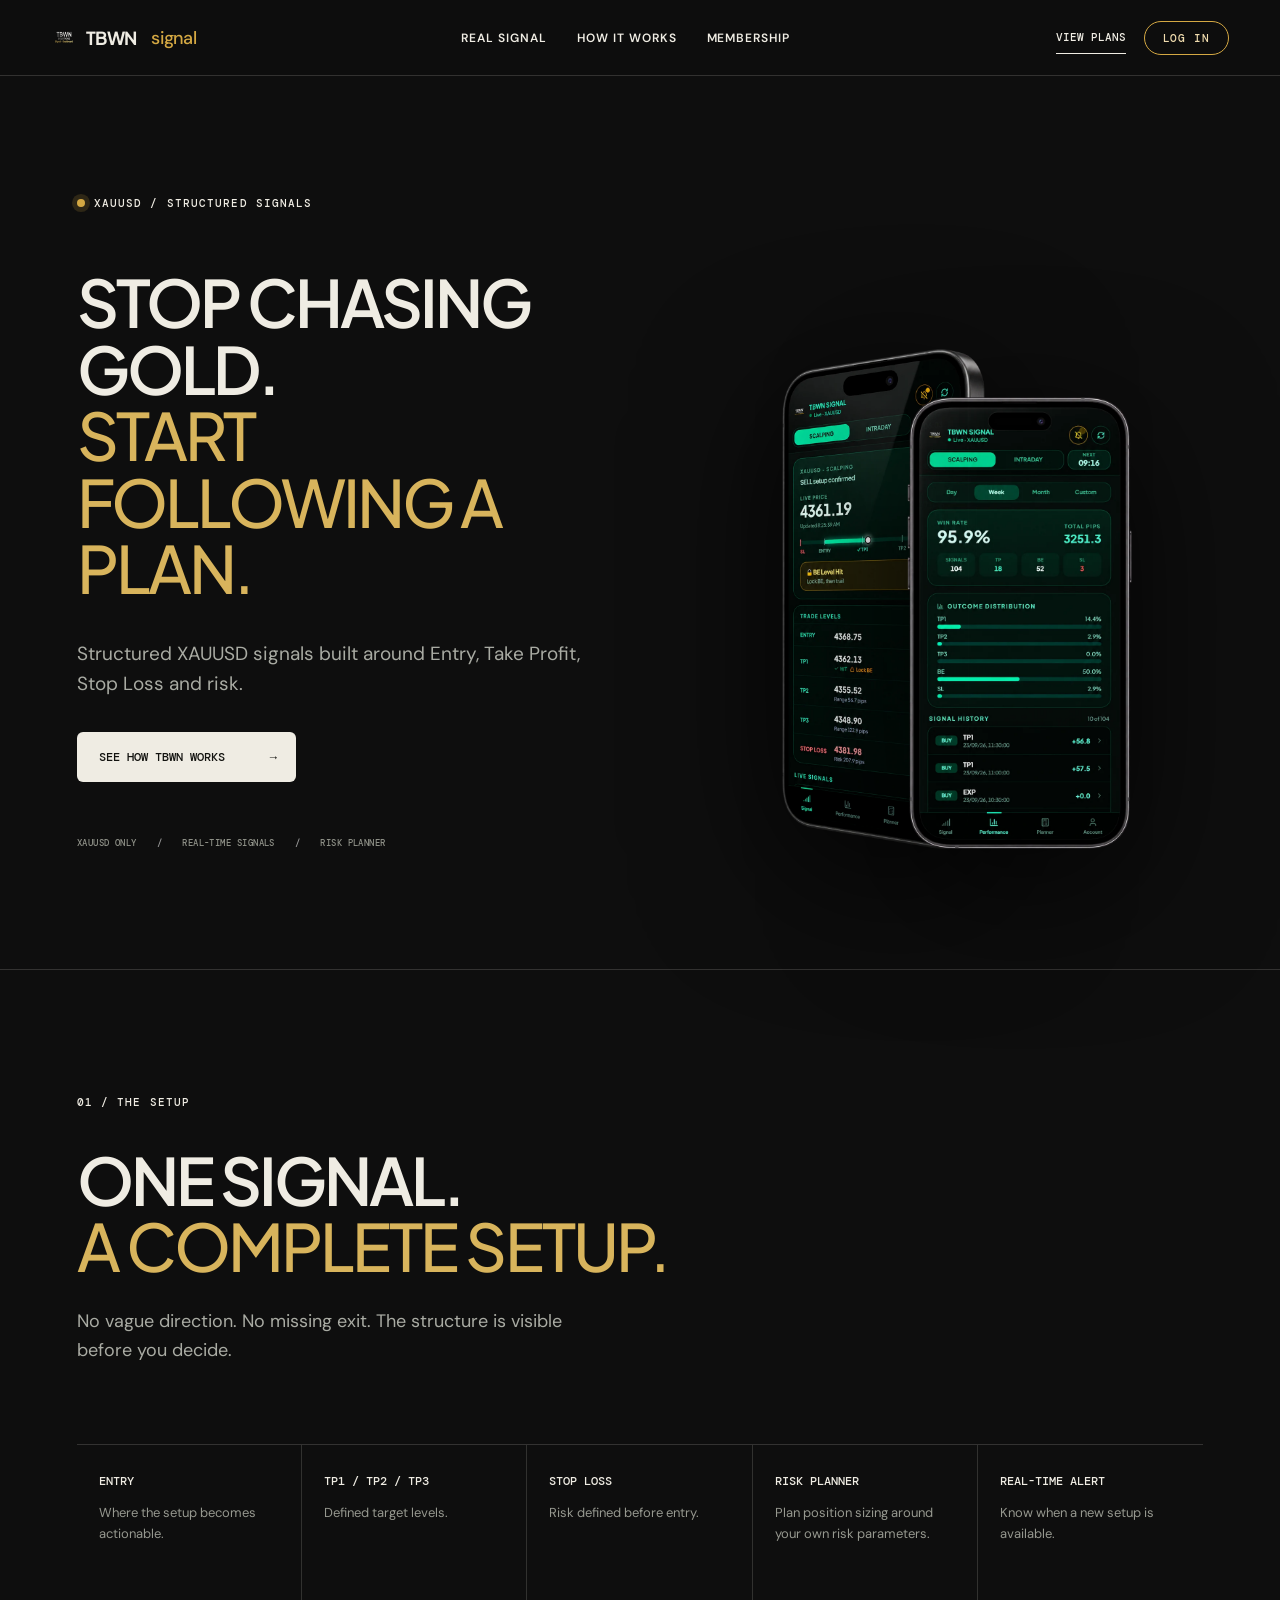
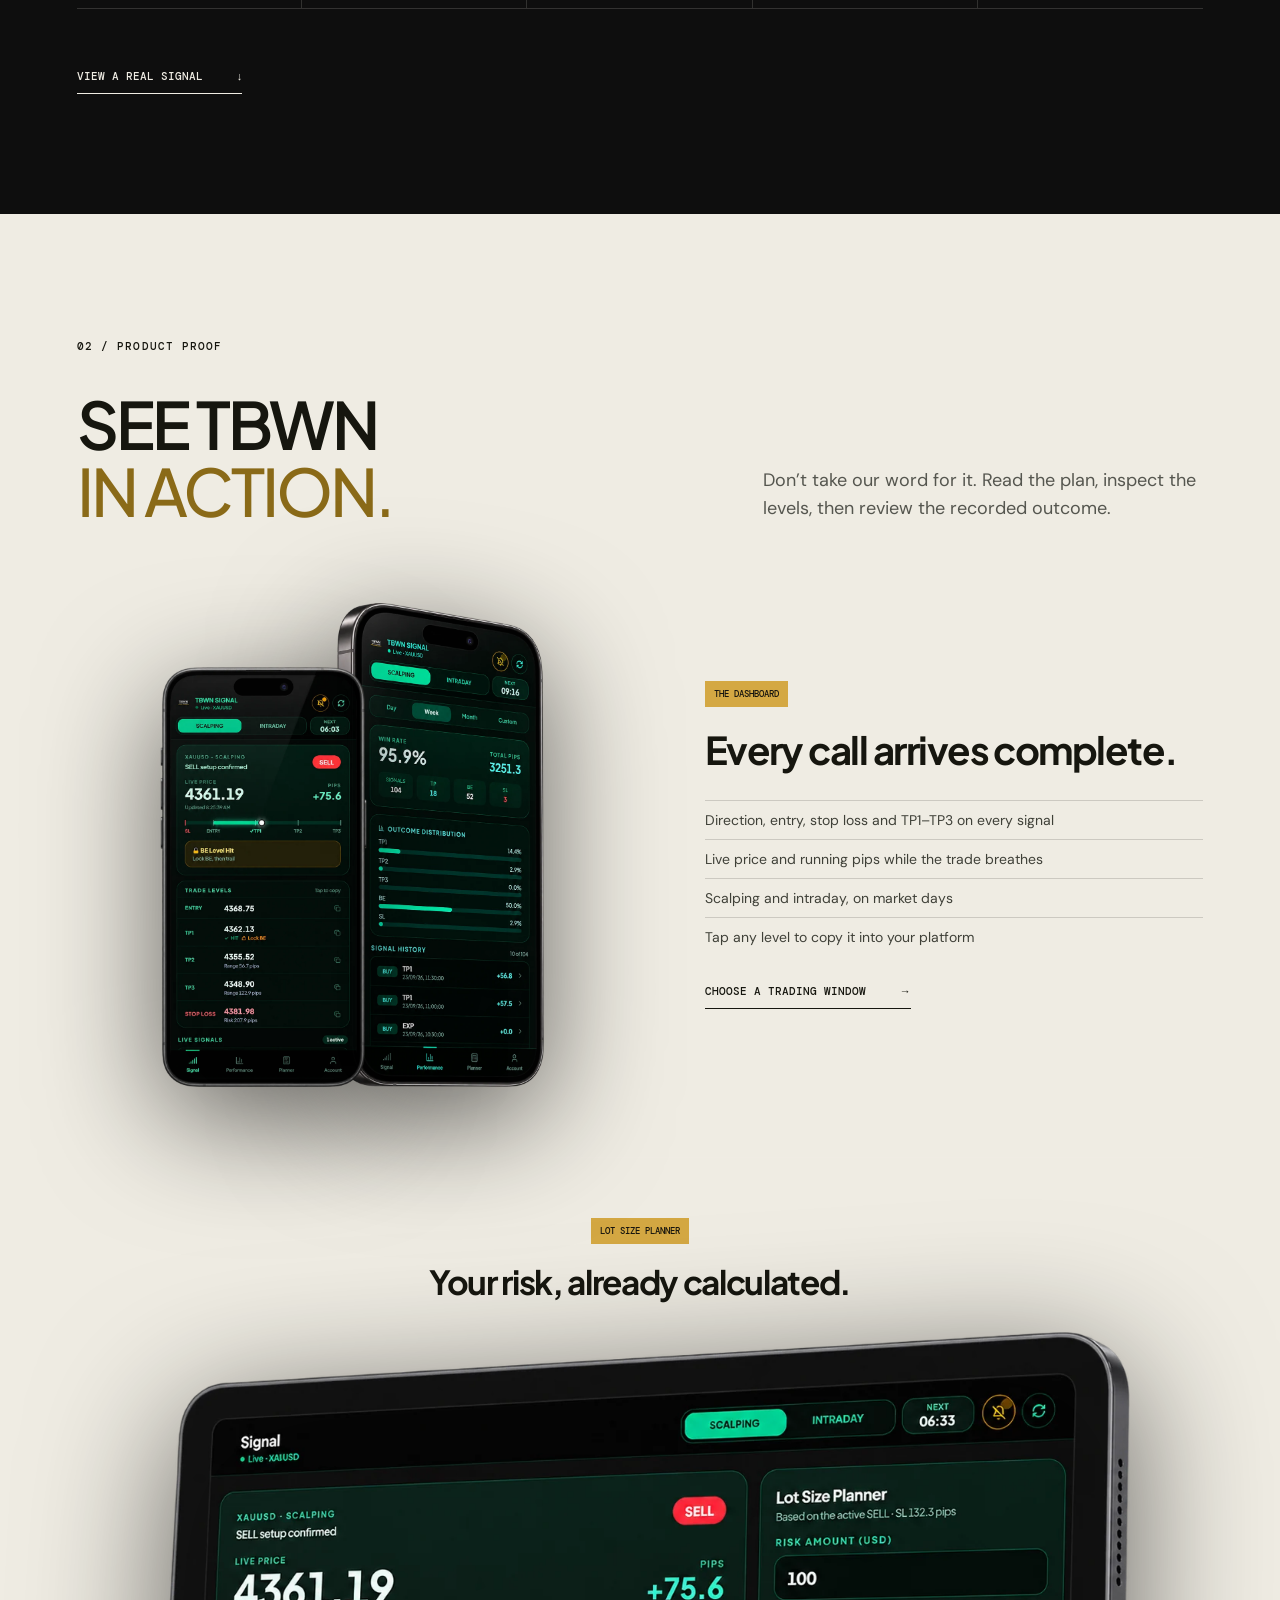
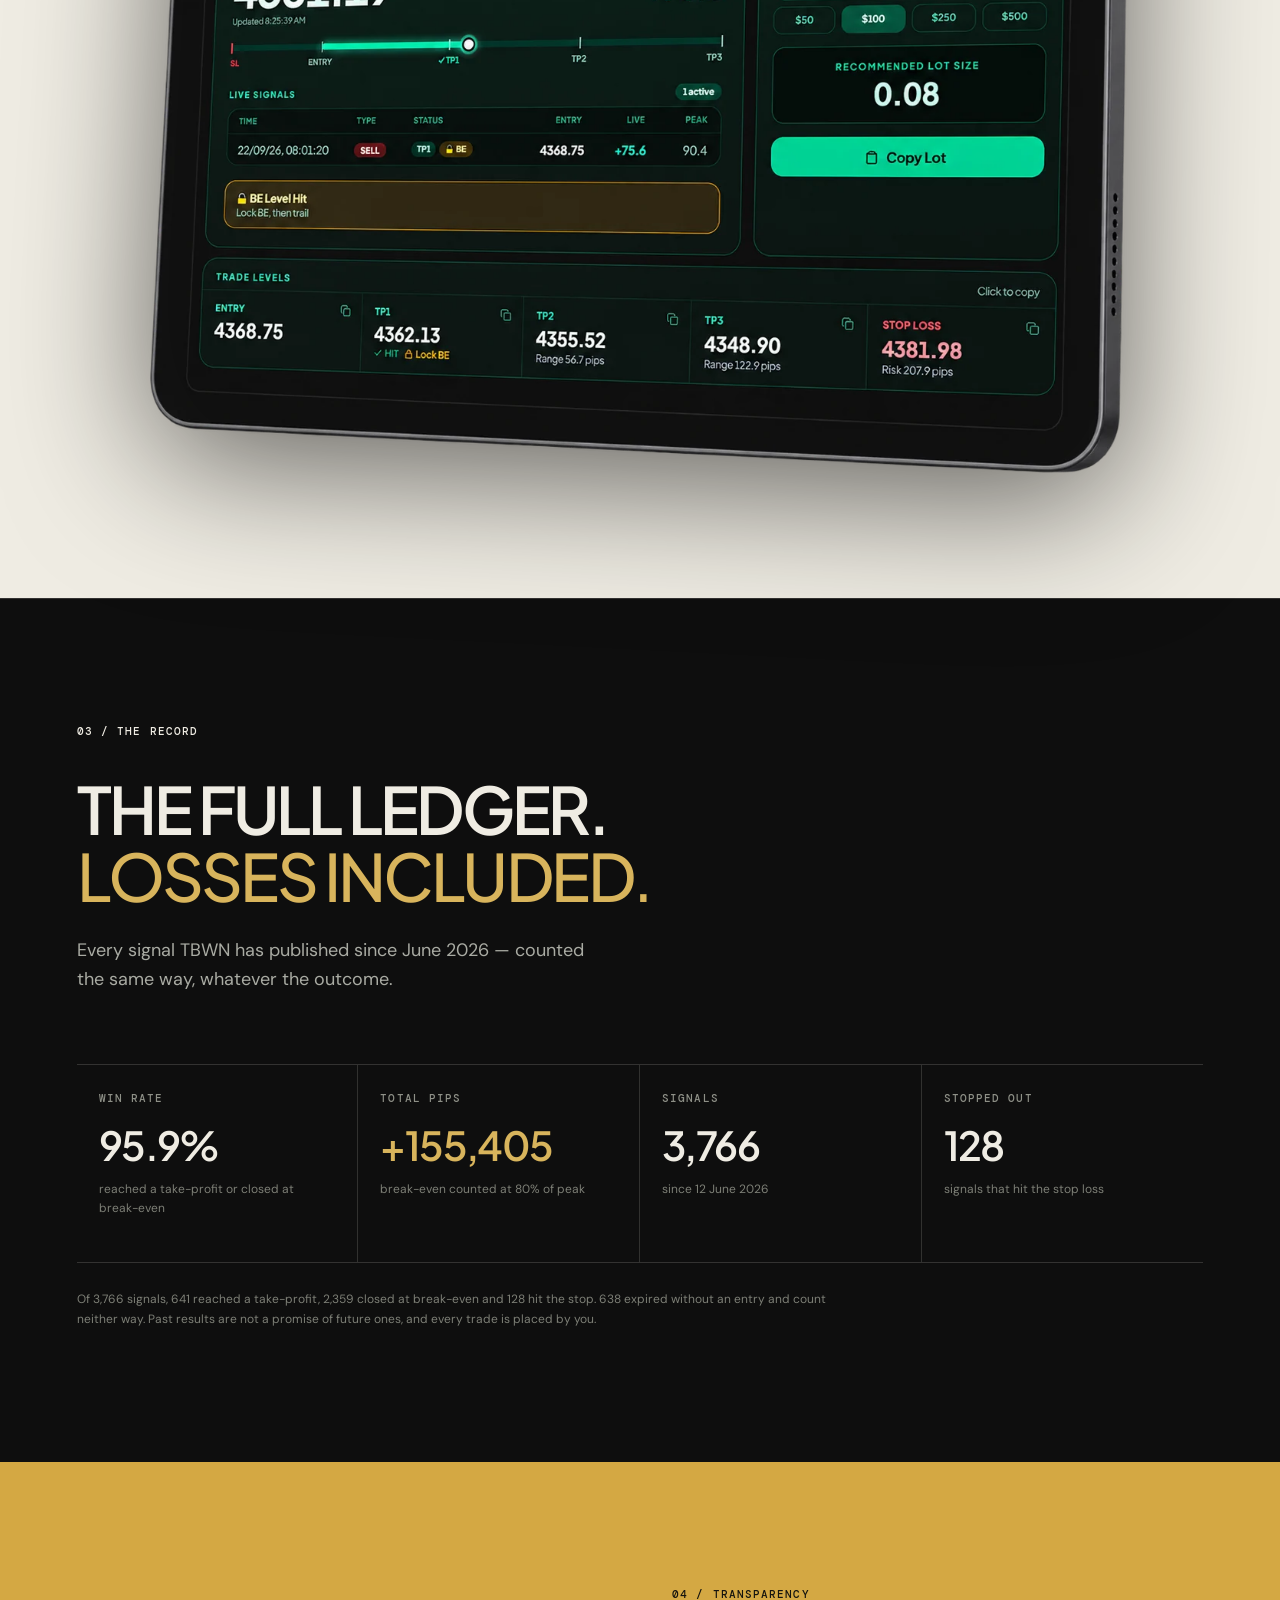
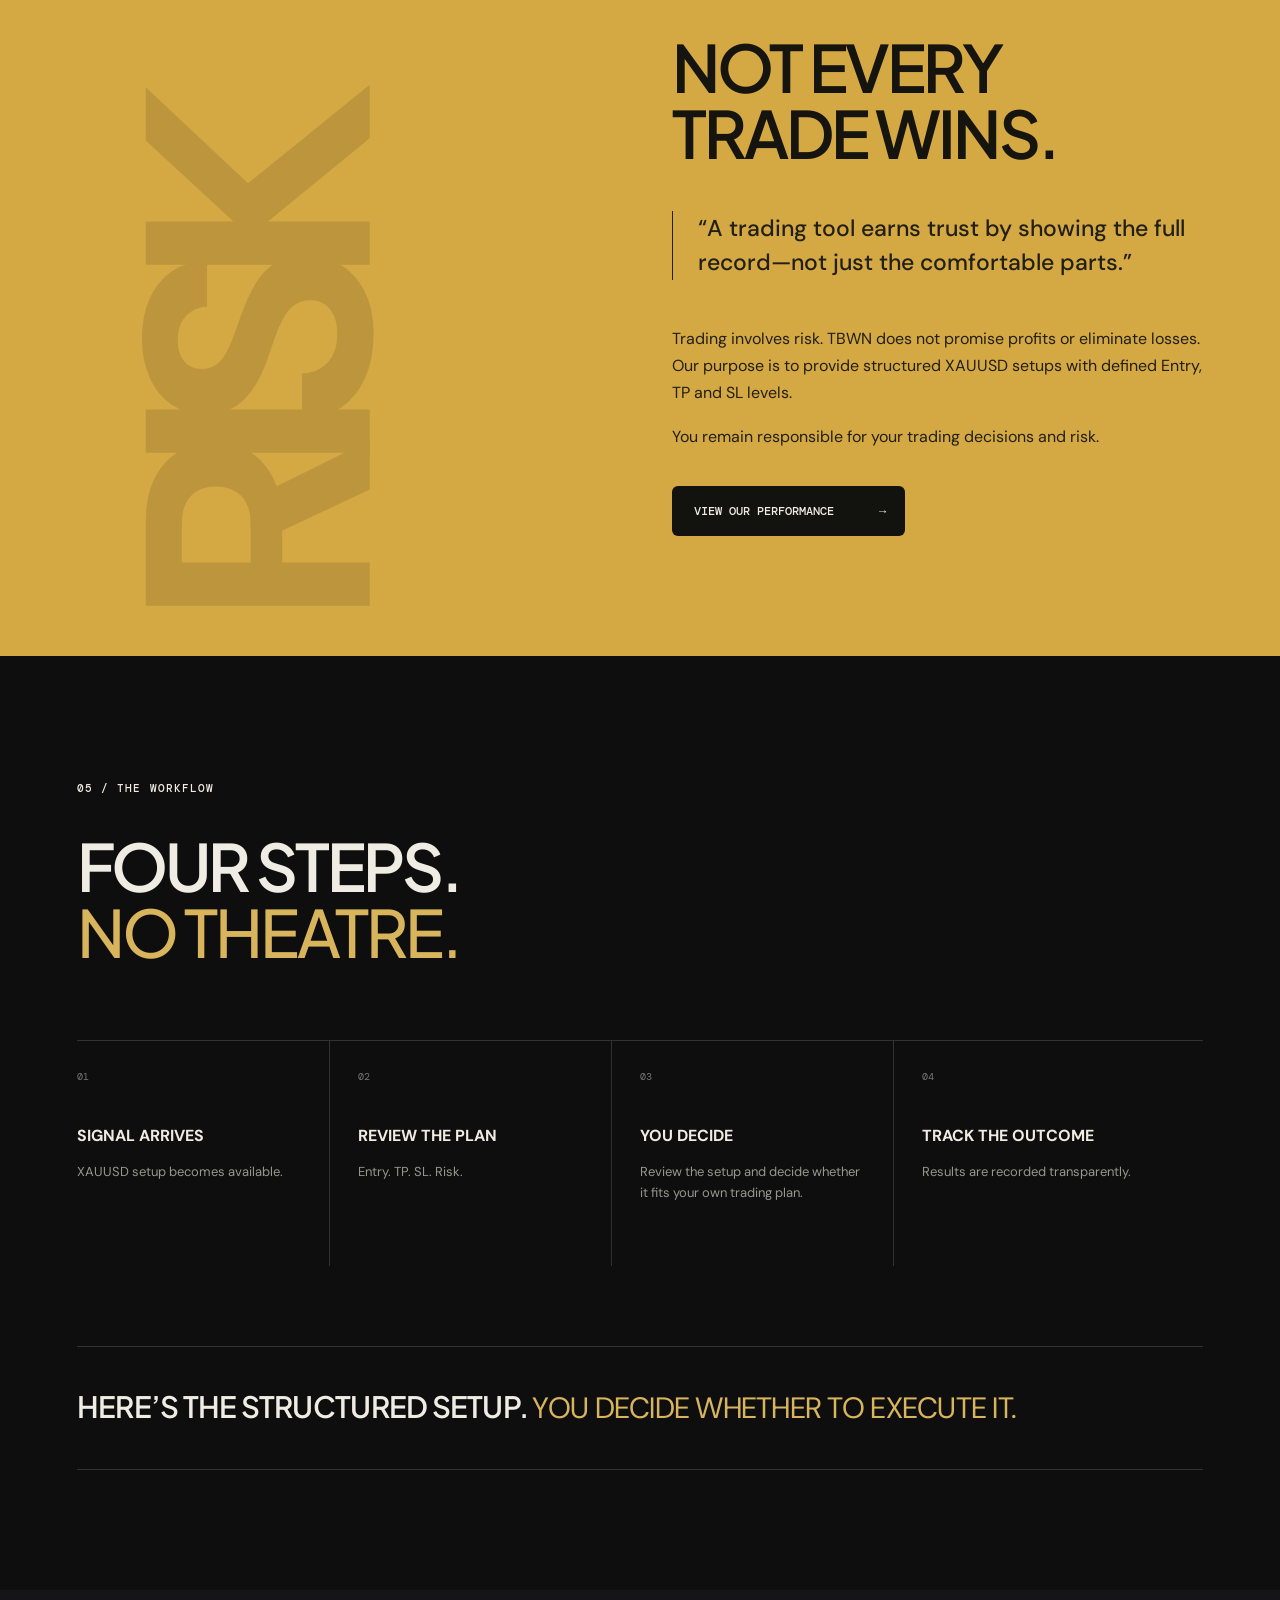
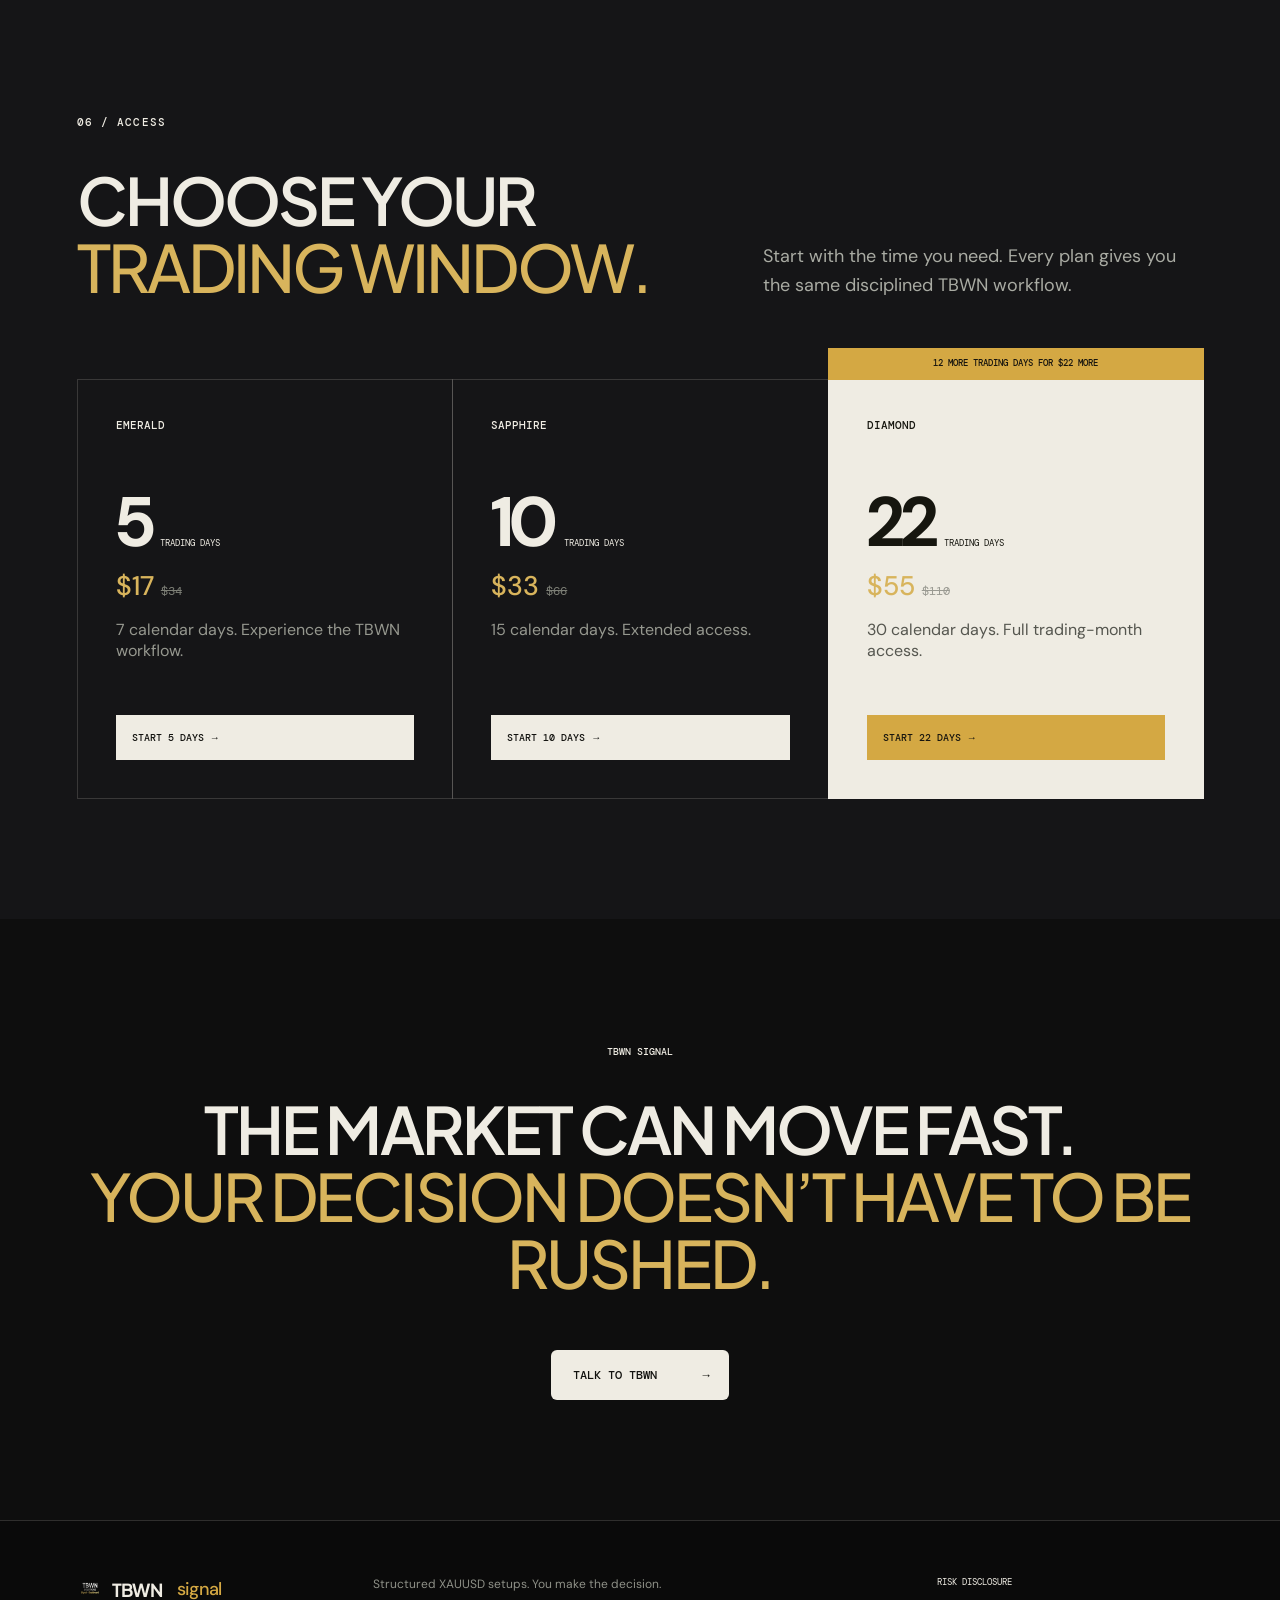
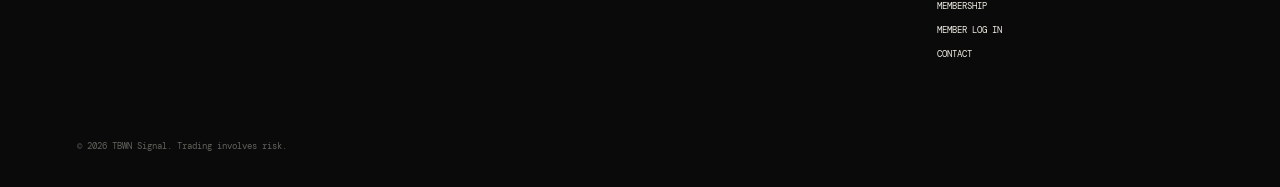
==== index.html @ c5ed84a5 "feat: /r checkout demo, and the plan cards now lead there The landing's plan cards pointed at the li" ====
<!doctype html>
<html lang="en">
<head>
  <meta charset="utf-8">
  <meta name="viewport" content="width=device-width, initial-scale=1">
  <meta name="description" content="TBWN provides structured XAUUSD signal setups with Entry, Take Profit, Stop Loss and risk planning.">
  <title>TBWN Signal — Stop Chasing Gold. Start Following a Plan.</title>
<link rel="preconnect" href="https://fonts.googleapis.com">
  <link rel="preconnect" href="https://fonts.gstatic.com" crossorigin>
  <link rel="stylesheet" href="https://fonts.googleapis.com/css2?family=DM+Mono:wght@400;500&family=DM+Sans:wght@400;500&family=Newsreader:ital@0;1&family=Plus+Jakarta+Sans:wght@500;600;700&display=swap">
  <link rel="stylesheet" href="assets/site.css">
</head>
<body>
  <header class="site-header">
    <a class="brand" href="#top" aria-label="TBWN home"><img src="assets/tbwn-logo-nav.png" alt=""> TBWN<span>signal</span></a>
    <nav aria-label="Main navigation">
      <a href="#signal">Real signal</a><a href="#process">How it works</a><a href="membership/">Membership</a>
    </nav>
    <div class="nav-actions">
      <a class="nav-cta" href="#plans">View plans</a>
      <a class="nav-login" href="access/">Log in</a>
    </div>
  </header>

  <main id="top">
    <section class="hero section-pad" data-route="main">
      <div class="eyebrow"><i></i> XAUUSD / STRUCTURED SIGNALS</div>
      <div class="hero-grid">
        <div class="hero-copy">
          <h1>STOP CHASING GOLD.<br><em>START FOLLOWING A PLAN.</em></h1>
          <p>Structured XAUUSD signals built around Entry, Take Profit, Stop Loss and risk.</p>
          <a class="button" href="#process">See how TBWN works <span>→</span></a>
          <div class="micro-strip"><span>XAUUSD ONLY</span><span>REAL-TIME SIGNALS</span><span>RISK PLANNER</span></div>
        </div>
        <div class="hero-shots" aria-label="TBWN dashboard on a phone">
          <img class="b" src="assets/phone-signal-angle.webp" alt="TBWN signal screen: entry, stop loss and three take-profits">
          <img class="a" src="assets/phone-performance.webp" alt="TBWN performance screen: win rate, total pips and the outcome split">
        </div>
      </div>
    </section>

    <section class="receive section-pad">
      <div class="section-intro"><span>01 / THE SETUP</span><h2>ONE SIGNAL.<br><em>A COMPLETE SETUP.</em></h2><p>No vague direction. No missing exit. The structure is visible before you decide.</p></div>
      <div class="receive-grid">
        <article><b>ENTRY</b><p>Where the setup becomes actionable.</p></article>
        <article><b>TP1 / TP2 / TP3</b><p>Defined target levels.</p></article>
        <article><b>STOP LOSS</b><p>Risk defined before entry.</p></article>
        <article><b>RISK PLANNER</b><p>Plan position sizing around your own risk parameters.</p></article>
        <article><b>REAL-TIME ALERT</b><p>Know when a new setup is available.</p></article>
      </div>
      <a class="text-link" href="#signal">View a real signal <span>↓</span></a>
    </section>

    <section id="signal" class="proof section-pad" data-route="signal">
      <div class="section-intro horizontal"><div><span>02 / PRODUCT PROOF</span><h2>SEE TBWN<br><em>IN ACTION.</em></h2></div><p>Don’t take our word for it. Read the plan, inspect the levels, then review the recorded outcome.</p></div>
      <div class="shots">
        <div class="shots-phones">
          <img class="a" src="assets/phone-signal-front.webp" alt="TBWN signal screen: entry, stop loss and three take-profits">
          <img class="b" src="assets/phone-performance-angle.webp" alt="TBWN performance screen: win rate, total pips and the outcome split">
        </div>
        <div class="shots-copy">
          <span class="demo-badge">THE DASHBOARD</span>
          <h3>Every call arrives complete.</h3>
          <ul>
            <li>Direction, entry, stop loss and TP1–TP3 on every signal</li>
            <li>Live price and running pips while the trade breathes</li>
            <li>Scalping and intraday, on market days</li>
            <li>Tap any level to copy it into your platform</li>
          </ul>
          <a class="text-link" href="#plans" style="margin-top:28px">Choose a trading window <span>→</span></a>
        </div>
      </div>

      <div class="tablet-shot">
        <span class="demo-badge">LOT SIZE PLANNER</span>
        <h3 style="font-family:'Plus Jakarta Sans',sans-serif;font-size:clamp(26px,2.6vw,38px);letter-spacing:-.04em;margin:16px 0 30px">Your risk, already calculated.</h3>
        <img src="assets/tablet-planner.webp" alt="TBWN dashboard on a tablet: live signal beside the lot size planner">
      </div>
    </section>

    <section class="receive section-pad">
      <div class="section-intro"><span>03 / THE RECORD</span><h2>THE FULL LEDGER.<br><em>LOSSES INCLUDED.</em></h2><p>Every signal TBWN has published since June 2026 — counted the same way, whatever the outcome.</p></div>
      <div class="record-grid">
        <article><b>WIN RATE</b><strong>95.9%</strong><small>reached a take-profit or closed at break-even</small></article>
        <article><b>TOTAL PIPS</b><strong class="gold">+155,405</strong><small>break-even counted at 80% of peak</small></article>
        <article><b>SIGNALS</b><strong>3,766</strong><small>since 12 June 2026</small></article>
        <article><b>STOPPED OUT</b><strong>128</strong><small>signals that hit the stop loss</small></article>
      </div>
      <p class="record-note">Of 3,766 signals, 641 reached a take-profit, 2,359 closed at break-even and 128 hit the stop. 638 expired without an entry and count neither way. Past results are not a promise of future ones, and every trade is placed by you.</p>
    </section>

    <section id="transparency" class="transparency section-pad">
      <div class="risk-word">RISK</div>
      <div class="transparency-copy"><span>04 / TRANSPARENCY</span><h2>NOT EVERY<br>TRADE WINS.</h2><blockquote>“A trading tool earns trust by showing the full record—not just the comfortable parts.”</blockquote><p>Trading involves risk. TBWN does not promise profits or eliminate losses. Our purpose is to provide structured XAUUSD setups with defined Entry, TP and SL levels.</p><p>You remain responsible for your trading decisions and risk.</p><a class="button light" href="#performance">View our performance <span>→</span></a></div>
    </section>

    <section id="process" class="process section-pad" data-route="how">
      <div class="section-intro"><span>05 / THE WORKFLOW</span><h2>FOUR STEPS.<br><em>NO THEATRE.</em></h2></div>
      <div class="steps">
        <article><i>01</i><h3>SIGNAL ARRIVES</h3><p>XAUUSD setup becomes available.</p></article>
        <article><i>02</i><h3>REVIEW THE PLAN</h3><p>Entry. TP. SL. Risk.</p></article>
        <article><i>03</i><h3>YOU DECIDE</h3><p>Review the setup and decide whether it fits your own trading plan.</p></article>
        <article><i>04</i><h3>TRACK THE OUTCOME</h3><p>Results are recorded transparently.</p></article>
      </div>
      <div class="manifesto">HERE’S THE STRUCTURED SETUP. <em>YOU DECIDE WHETHER TO EXECUTE IT.</em></div>
    </section>

    <section id="plans" class="pricing section-pad">
      <div class="section-intro horizontal"><div><span>06 / ACCESS</span><h2>CHOOSE YOUR<br><em>TRADING WINDOW.</em></h2></div><p>Start with the time you need. Every plan gives you the same disciplined TBWN workflow.</p></div>
      <div class="plans">
        <article><span>EMERALD</span><h3>5 <small>TRADING DAYS</small></h3><strong>$17 <small style="font:400 12px DM Mono,monospace;color:#7d7f76;text-decoration:line-through">$34</small></strong><p>7 calendar days. Experience the TBWN workflow.</p><a href="r/?plan=emerald">Start 5 days →</a></article>
        <article><span>SAPPHIRE</span><h3>10 <small>TRADING DAYS</small></h3><strong>$33 <small style="font:400 12px DM Mono,monospace;color:#7d7f76;text-decoration:line-through">$66</small></strong><p>15 calendar days. Extended access.</p><a href="r/?plan=sapphire">Start 10 days →</a></article>
        <article class="featured"><div class="value-callout">12 MORE TRADING DAYS FOR $22 MORE</div><span>DIAMOND</span><h3>22 <small>TRADING DAYS</small></h3><strong>$55 <small style="font:400 12px DM Mono,monospace;color:#9a9a92;text-decoration:line-through">$110</small></strong><p>30 calendar days. Full trading-month access.</p><a href="r/?plan=diamond">Start 22 days →</a></article>
      </div>
    </section>

    <section id="contact" class="closing section-pad"><span>TBWN SIGNAL</span><h2>THE MARKET CAN MOVE FAST.<br><em>YOUR DECISION DOESN’T HAVE TO BE RUSHED.</em></h2><a class="button" href="mailto:hello@tbwnsignal.com">Talk to TBWN <span>→</span></a></section>
  </main>
  <footer><a class="brand" href="#top"><img src="assets/tbwn-logo-nav.png" alt=""> TBWN<span>signal</span></a><p>Structured XAUUSD setups. You make the decision.</p><div><a href="#transparency">Risk disclosure</a><a href="membership/">Membership</a><a href="access/">Member log in</a><a href="mailto:hello@tbwnsignal.com">Contact</a></div><small>© 2026 TBWN Signal. Trading involves risk.</small></footer>
  <script>
const route = new URLSearchParams(location.search).get('from');
const targets = { wouldyouenter: '#signal', indicator: '#process', proof: '#signal', planfirst: '#process' };
if (targets[route]) requestAnimationFrame(() => document.querySelector(targets[route])?.scrollIntoView());

const reveal = new IntersectionObserver((entries) => {
  entries.forEach((entry) => {
    if (entry.isIntersecting) { entry.target.classList.add('seen'); reveal.unobserve(entry.target); }
  });
}, { threshold: .12 });
document.querySelectorAll('section').forEach((section) => reveal.observe(section));

  </script>
</body>
</html>
---- assets/site.css ----
:root{--ink:#10110f;--paper:#ebe9df;--soft:#d7d3c5;--acid:#a7c879;--muted:#7b7b70;--line:rgba(16,17,15,.18)}*{box-sizing:border-box}html{scroll-behavior:smooth}body{margin:0;background:var(--paper);color:var(--ink);font-family:Manrope,Arial,sans-serif;font-size:16px;overflow-x:hidden}a{color:inherit;text-decoration:none}.site-header{position:sticky;top:0;z-index:20;height:76px;padding:0 4vw;display:flex;align-items:center;justify-content:space-between;background:rgba(235,233,223,.92);backdrop-filter:blur(16px);border-bottom:1px solid var(--line)}.brand{font-size:19px;font-weight:700;letter-spacing:-.06em}.brand span{font-family:Newsreader,serif;font-weight:400;font-style:italic;margin-left:5px;color:#667b50}.site-header nav{display:flex;gap:30px;font-size:12px;font-weight:600;text-transform:uppercase;letter-spacing:.08em}.site-header nav a:hover{opacity:.55}.nav-cta{font:500 11px DM Mono,monospace;text-transform:uppercase;border-bottom:1px solid;padding:9px 0}.section-pad{padding:120px 6vw}.eyebrow,.section-intro>span,.section-intro>div>span,.transparency-copy>span{font:500 11px DM Mono,monospace;letter-spacing:.1em}.eyebrow{display:flex;align-items:center;gap:9px;margin-bottom:58px}.eyebrow i{display:block;width:8px;height:8px;border-radius:50%;background:#718c56;box-shadow:0 0 0 5px rgba(113,140,86,.14)}.hero{min-height:calc(100vh - 76px);display:flex;flex-direction:column;justify-content:center}.hero-grid{display:grid;grid-template-columns:1.05fr .95fr;gap:7vw;align-items:end}.hero h1,.section-intro h2,.transparency h2,.closing h2{margin:0;font-size:clamp(52px,6.3vw,104px);line-height:.87;letter-spacing:-.067em;font-weight:700}.hero h1 em,.section-intro h2 em,.closing h2 em{font-family:Newsreader,serif;font-weight:400}.hero-copy>p{max-width:600px;margin:42px 0 32px;font-size:20px;line-height:1.55}.button{display:inline-flex;align-items:center;justify-content:space-between;gap:45px;background:var(--ink);color:var(--paper);padding:17px 19px 17px 22px;font:500 12px DM Mono,monospace;text-transform:uppercase}.button:hover span{transform:translateX(5px)}.button span{transition:.2s}.micro-strip{display:flex;gap:20px;margin-top:55px;font:500 9px DM Mono,monospace;letter-spacing:.05em}.micro-strip span+span:before{content:'/';margin-right:20px;color:#999}.terminal-wrap{background:var(--ink);color:#e8e6dc;border-radius:2px;box-shadow:0 25px 70px rgba(0,0,0,.18)}.terminal-top,.terminal-data{display:flex;justify-content:space-between;align-items:center;padding:16px 18px;font:400 10px DM Mono,monospace;border-bottom:1px solid #2b2d29}.status{color:var(--acid)}.chart{height:300px;position:relative;background:linear-gradient(rgba(255,255,255,.035) 1px,transparent 1px),linear-gradient(90deg,rgba(255,255,255,.035) 1px,transparent 1px);background-size:100% 50px,70px 100%}.chart svg{position:absolute;inset:15px 0 0;width:100%;height:85%}.chart polyline{fill:none;stroke:var(--acid);stroke-width:2}.chart .area{fill:url(#fade)}.level{position:absolute;right:8px;padding:3px 5px;font:500 8px DM Mono;background:var(--ink);color:#a4a69f}.level:before{content:'';position:absolute;right:100%;top:50%;width:460px;border-top:1px dashed currentColor;opacity:.3}.l1{top:13%;color:var(--acid)}.l2{top:31%;color:var(--acid)}.l3{top:58%}.l4{top:80%;color:#d6856d}.terminal-data{border-top:1px solid #2b2d29;border-bottom:0}.terminal-data div{display:flex;flex-direction:column;gap:5px}.terminal-data small{color:#777b71}.demo-note{padding:11px 18px;background:#1a1c18;color:#777b71;font:400 8px DM Mono}.section-intro{max-width:960px}.section-intro h2{margin-top:35px}.section-intro>p{max-width:510px;font-size:18px;line-height:1.6;margin-top:28px}.receive{border-top:1px solid var(--line)}.receive-grid{display:grid;grid-template-columns:repeat(5,1fr);margin:80px 0 50px;border-top:1px solid var(--line);border-bottom:1px solid var(--line)}.receive-grid article{padding:24px 22px 50px;border-right:1px solid var(--line)}.receive-grid article:last-child{border:0}.receive-grid b{font:500 12px DM Mono}.receive-grid p{color:#55564f;font-size:13px;line-height:1.6}.text-link{display:inline-flex;gap:34px;border-bottom:1px solid;padding:10px 0;font:500 11px DM Mono;text-transform:uppercase}.proof{background:var(--ink);color:#dfddd3}.horizontal{max-width:none;display:flex;justify-content:space-between;align-items:end}.horizontal>p{max-width:440px;color:#9b9b91;margin:0}.proof-grid{display:grid;grid-template-columns:1.2fr .8fr;gap:7vw;margin-top:85px}.dashboard-card{border:1px solid #34362f;background:#141512}.dash-head,.dash-foot{display:flex;justify-content:space-between;padding:18px;font:400 9px DM Mono;color:#777b71}.dash-head{border-bottom:1px solid #34362f}.dash-chart{height:430px;position:relative;background:linear-gradient(rgba(255,255,255,.03) 1px,transparent 1px),linear-gradient(90deg,rgba(255,255,255,.03) 1px,transparent 1px);background-size:100% 54px,70px 100%;overflow:hidden}.candle{position:absolute;width:9px;background:#9cab89;bottom:20%;height:26%;box-shadow:0 -25px 0 -4px #9cab89,0 29px 0 -4px #9cab89}.c1{left:10%;height:18%}.c2{left:20%;height:35%;bottom:18%}.c3{left:31%;height:28%;bottom:32%}.c4{left:43%;height:42%;bottom:28%}.c5{left:54%;height:25%;bottom:50%}.c6{left:65%;height:48%;bottom:39%}.c7{left:76%;height:32%;bottom:59%}.c8{left:87%;height:50%;bottom:48%}.entry-line,.tp-line,.sl-line{position:absolute;left:0;right:0;border-top:1px dashed #777;font:400 8px DM Mono;text-align:right;padding-right:10px}.entry-line{top:58%}.tp-line{top:27%;color:var(--acid);border-color:var(--acid)}.sl-line{top:78%;color:#c67562;border-color:#c67562}.dash-foot{border-top:1px solid #34362f}.dash-foot b{color:#bbbdb4}.signal-sheet{position:relative}.demo-badge{display:inline-block;background:#d2ad54;color:#191815;padding:7px 9px;font:500 9px DM Mono}.signal-title{border-bottom:1px solid #34362f;padding:23px 0}.signal-title h3{font-size:42px;margin:0 0 12px}.signal-title span{display:block;color:#7d7f76;font:400 10px DM Mono;line-height:1.7}.signal-sheet dl{margin:0}.signal-sheet dl div{display:flex;justify-content:space-between;padding:13px 0;border-bottom:1px solid #292b27}.signal-sheet dt{font:400 10px DM Mono;color:#888a82}.signal-sheet dd{margin:0}.outcome{padding:24px 0 30px}.outcome small{font:400 9px DM Mono;color:#888a82}.outcome p{color:#bbbdb4}.transparency{background:#a6c179;display:grid;grid-template-columns:1fr 1fr;gap:5vw;position:relative;overflow:hidden}.risk-word{font-size:25vw;font-weight:700;line-height:.7;letter-spacing:-.1em;transform:rotate(-90deg) translate(-18%,15%);opacity:.12;white-space:nowrap}.transparency-copy{max-width:630px}.transparency h2{margin:30px 0}.transparency blockquote{font:400 26px/1.35 Newsreader,serif;margin:45px 0;padding-left:25px;border-left:1px solid}.transparency p{line-height:1.7}.button.light{background:var(--paper);color:var(--ink);margin-top:20px}.steps{display:grid;grid-template-columns:repeat(4,1fr);margin-top:75px;border-top:1px solid var(--line)}.steps article{padding:23px 28px 50px 0;border-right:1px solid var(--line);margin-right:28px}.steps article:last-child{border:0}.steps i{font:400 10px DM Mono;color:#777}.steps h3{margin-top:40px;font-size:16px}.steps p{font-size:13px;line-height:1.6;color:#55564f}.manifesto{margin-top:80px;border-top:1px solid;border-bottom:1px solid;padding:40px 0;font-size:clamp(20px,2.7vw,42px);font-weight:700;letter-spacing:-.04em}.manifesto em{font-family:Newsreader;font-weight:400}.pricing{background:#d6d2c5}.plans{display:grid;grid-template-columns:repeat(3,1fr);margin-top:80px}.plans article{position:relative;border:1px solid var(--ink);padding:38px;min-height:420px;display:flex;flex-direction:column;margin-right:-1px}.plans article>span{font:500 11px DM Mono}.plans h3{font-size:70px;margin:45px 0 0;letter-spacing:-.06em}.plans h3 small{font:400 9px DM Mono;letter-spacing:0}.plans strong{font:400 28px Newsreader}.plans p{color:#55564f}.plans a{margin-top:auto;background:var(--ink);color:var(--paper);padding:16px;font:500 10px DM Mono;text-transform:uppercase}.plans .featured{background:var(--ink);color:var(--paper)}.plans .featured p{color:#aaa}.plans .featured a{background:var(--acid);color:var(--ink)}.value-callout{position:absolute;top:-32px;left:-1px;right:-1px;height:32px;padding:9px;background:var(--acid);color:var(--ink);font:500 9px DM Mono;text-align:center}.closing{text-align:center}.closing>span{font:500 10px DM Mono}.closing h2{margin:35px auto 55px;max-width:1100px;font-size:clamp(46px,6vw,90px)}footer{padding:55px 6vw 35px;background:var(--ink);color:var(--paper);display:grid;grid-template-columns:1fr 2fr 1fr;gap:30px;align-items:start}footer p{margin:0;color:#8e9087;font-size:12px}footer>div{display:flex;flex-direction:column;gap:12px;font:400 9px DM Mono;text-transform:uppercase}footer small{grid-column:1/-1;margin-top:50px;color:#62645d;font:400 9px DM Mono}
@media(max-width:900px){.site-header nav{display:none}.section-pad{padding:90px 6vw}.hero-grid,.proof-grid,.transparency{grid-template-columns:1fr}.terminal-wrap{margin-top:30px}.receive-grid{grid-template-columns:1fr 1fr}.receive-grid article{border-bottom:1px solid var(--line)}.horizontal{display:block}.horizontal>p{margin-top:30px}.risk-word{display:none}.steps{grid-template-columns:1fr 1fr}.plans{grid-template-columns:1fr;gap:35px}.plans article{min-height:340px}.value-callout{top:-32px}footer{grid-template-columns:1fr 1fr}}@media(max-width:560px){.hero h1{font-size:48px}.hero-copy>p{font-size:17px}.micro-strip{flex-wrap:wrap}.micro-strip span+span:before{display:none}.chart,.dash-chart{height:250px}.receive-grid,.steps{grid-template-columns:1fr}.receive-grid article,.steps article{border-right:0}.transparency{padding-top:75px}.plans h3{font-size:58px}footer{grid-template-columns:1fr}}

/* Softer professional typography */
body{font-family:'DM Sans',Arial,sans-serif}
.brand{font-family:'Plus Jakarta Sans',sans-serif;font-size:18px;letter-spacing:-.04em}
.brand span{font-family:'DM Sans',sans-serif;font-weight:500;font-style:normal;margin-left:6px}
.hero h1,.section-intro h2,.transparency h2,.closing h2{font-family:'Plus Jakarta Sans',sans-serif;font-size:clamp(44px,5.1vw,78px);line-height:1.02;letter-spacing:-.045em;font-weight:600}
.hero h1 em,.section-intro h2 em,.closing h2 em{font-family:'Plus Jakarta Sans',sans-serif;font-weight:500;font-style:normal;color:#687d52}
.hero-copy>p{margin-top:38px;font-size:19px;line-height:1.6}
.button{border-radius:6px}
.terminal-wrap{border-radius:10px;overflow:hidden}
.transparency blockquote{font:500 23px/1.5 'DM Sans',sans-serif}
.manifesto{font-family:'Plus Jakarta Sans',sans-serif;font-size:clamp(19px,2.3vw,34px);font-weight:600;letter-spacing:-.025em;line-height:1.35}
.manifesto em{font-family:'DM Sans',sans-serif;font-weight:400;font-style:normal}
.plans strong{font:500 27px 'DM Sans',sans-serif}
@media(max-width:560px){.hero h1{font-size:39px;line-height:1.08}}

/* ── TBWN theme ──────────────────────────────────────────────────────────────
   Snid's layout and voice, TBWN's colours. The reference ran cream + olive on
   a light ground; TBWN is black, gold and chrome, so the page is inverted:
   dark ground, one light interlude, one gold block. Structure untouched. */
:root{
  --paper:#0e0e0e;           /* the ground */
  --ink:#efece3;             /* inverted blocks + buttons */
  --soft:#1a1a19;
  --acid:#d4a843;            /* gold replaces the olive accent */
  --muted:#8e9087;
  --line:rgba(239,236,227,.16);
}
body{background:var(--paper);color:#efece3}
.site-header{background:rgba(14,14,14,.9);border-bottom:1px solid var(--line)}
.brand{display:flex;align-items:center;gap:9px}
.brand img{height:26px;width:auto;display:block}
.brand span{color:#d4a843;font-family:'DM Sans',sans-serif;font-style:normal;font-weight:500}
.eyebrow i{background:#d4a843;box-shadow:0 0 0 5px rgba(212,168,67,.16)}
.hero h1 em,.section-intro h2 em,.closing h2 em{color:#d8b45c}
.hero-copy>p,.section-intro>p{color:#a9aba3}
.button{background:var(--ink);color:#12120f}
.button.gold{background:#d4a843;color:#12120f}
.micro-strip{color:#8e9087}
.terminal-wrap{background:#000;box-shadow:0 25px 70px rgba(0,0,0,.6);border:1px solid #23231f}
.chart polyline{stroke:#d4a843}
.level.l1,.level.l2{color:#d4a843}
.receive-grid article p,.steps p{color:#96988f}
.receive-grid,.receive-grid article,.steps,.steps article{border-color:var(--line)}
/* the one light interlude */
.proof{background:#efece3;color:#16160f}
.proof .section-intro h2 em{color:#8a6a18}
.proof .horizontal>p{color:#55564f}
.proof .shots-copy li{border-color:rgba(20,20,15,.16);color:#3f4038}
.proof .shots-copy h3,.proof .tablet-shot h3{color:#16160f}
.proof .text-link{color:#16160f}
.proof .signal-title h3{color:#16160f}
.dashboard-card{background:#0d0d0c;border-color:#26261f}
.candle{background:#d4a843;box-shadow:0 -25px 0 -4px #d4a843,0 29px 0 -4px #d4a843}
.tp-line{color:#d4a843;border-color:#d4a843}
.demo-badge{background:#d4a843;color:#17150f}
.signal-title h3{color:#efece3}
.text-link{color:inherit}
/* the accent block */
.transparency{background:#d4a843;color:#15140f}
.transparency blockquote,.transparency p{color:#221f16}
.transparency h2 em{color:#3a3116}
.button.light{background:#12120f;color:#efece3}
.manifesto{border-color:var(--line)}
.manifesto em{color:#d8b45c}
/* pricing band */
.pricing{background:#151517}
.plans article{border-color:var(--line)}
.plans p{color:#96988f}
.plans a{background:var(--ink);color:#12120f}
.plans .featured{background:#efece3;color:#16160f}
.plans .featured p{color:#55564f}
.plans .featured a{background:#d4a843;color:#17150f}
.value-callout{background:#d4a843;color:#17150f}
.plans strong{color:#d8b45c}
/* nav: plans + member log in */
.nav-actions{display:flex;align-items:center;gap:18px}
.nav-login{border:1px solid #d4a843;color:#f0dcae;border-radius:999px;padding:9px 18px;font:500 11px DM Mono,monospace;text-transform:uppercase;letter-spacing:.08em;transition:background .18s ease,color .18s ease}
.nav-login:hover{background:#d4a843;color:#17150f}
@media(max-width:560px){.nav-actions{gap:12px}.nav-cta{display:none}.nav-login{padding:8px 14px;font-size:10px}}
/* hero shots */
.hero-shots{display:flex;align-items:flex-end;justify-content:center}
.hero-shots img{filter:drop-shadow(0 34px 70px rgba(0,0,0,.72))}
.hero-shots img.a{height:452px;position:relative;z-index:2;margin-left:-78px}
.hero-shots img.b{height:500px}
@media(max-width:900px){.hero-shots{margin-top:46px}.hero-shots img.a{height:316px;margin-left:-58px}.hero-shots img.b{height:350px}}
/* product shots */
.shots{display:grid;grid-template-columns:1.05fr .95fr;gap:6vw;align-items:center;margin-top:80px}
.shots-phones{display:flex;align-items:flex-end;justify-content:center}
.shots-phones img{filter:drop-shadow(0 30px 60px rgba(0,0,0,.6))}
.shots-phones img.a{height:420px;position:relative;z-index:2}
.shots-phones img.b{height:484px;margin-left:-30px}
.shots-copy h3{font-family:'Plus Jakarta Sans',sans-serif;font-size:clamp(28px,3vw,44px);letter-spacing:-.04em;margin:18px 0 0}
.shots-copy ul{list-style:none;padding:0;margin:26px 0 0;display:grid;gap:10px}
.shots-copy li{border-top:1px solid var(--line);padding-top:10px;font-size:14px;color:#a9aba3}
.tablet-shot{margin-top:70px;border-top:1px solid var(--line);padding-top:60px;text-align:center}
.tablet-shot img{width:100%;max-width:980px;filter:drop-shadow(0 30px 70px rgba(0,0,0,.6))}
/* the record */
.record-grid{display:grid;grid-template-columns:repeat(4,1fr);border-top:1px solid var(--line);border-bottom:1px solid var(--line);margin-top:70px}
.record-grid article{padding:26px 22px 44px;border-right:1px solid var(--line)}
.record-grid article:last-child{border-right:0}
.record-grid b{display:block;font:500 11px DM Mono,monospace;color:#8e9087;letter-spacing:.1em}
.record-grid strong{display:block;margin-top:14px;font-family:'Plus Jakarta Sans',sans-serif;font-size:40px;font-weight:600;letter-spacing:-.04em;color:#efece3}
.record-grid strong.gold{color:#d8b45c}
.record-grid small{display:block;margin-top:10px;font-size:12px;color:#7d7f76;line-height:1.6}
.record-note{margin-top:26px;font-size:12px;color:#7d7f76;line-height:1.7;max-width:760px}
footer{background:#0a0a0a;color:#efece3;border-top:1px solid var(--line)}
@media(max-width:900px){.shots{grid-template-columns:1fr}.record-grid{grid-template-columns:repeat(2,1fr)}.record-grid article:nth-child(2){border-right:0}.shots-phones img.a{height:300px}.shots-phones img.b{height:346px;margin-left:-20px}}

[hidden]{display:none!important}

/* ── shared page furniture (used by /access and /membership) ────────────────
   The landing is built from full-bleed editorial sections; the member-facing
   pages are forms and panels. They borrow the same ramp: mono eyebrow, Plus
   Jakarta headline, hairline rules, gold as the only chrome accent. */
.page{padding:88px 6vw 120px;max-width:1280px;margin:0 auto}
.page-head{display:grid;grid-template-columns:1.05fr .95fr;gap:6vw;align-items:end;border-bottom:1px solid var(--line);padding-bottom:52px}
.page-head h1{font-family:'Plus Jakarta Sans',sans-serif;font-size:clamp(38px,4.6vw,68px);line-height:1.03;letter-spacing:-.045em;font-weight:600;margin:22px 0 0}
.page-head h1 em{font-style:normal;font-weight:500;color:#d8b45c}
.page-head p{margin:0;color:#a9aba3;font-size:18px;line-height:1.6}
.card{border:1px solid var(--line);background:#141413;border-radius:10px;padding:30px}
.card>h2{font-family:'Plus Jakarta Sans',sans-serif;font-size:22px;letter-spacing:-.03em;font-weight:600;margin:0 0 6px}
.card>h2+p{margin:0;color:#8e9087;font-size:13px;line-height:1.6}
.field{display:grid;gap:8px;margin-top:20px}
.field label{font:500 10px DM Mono,monospace;letter-spacing:.1em;text-transform:uppercase;color:#8e9087}
.field input,.field select{width:100%;background:#0b0b0a;border:1px solid var(--line);border-radius:6px;padding:14px 15px;color:#efece3;font:400 15px 'DM Sans',sans-serif}
.field input:focus,.field select:focus{outline:none;border-color:#d4a843}
.field input::placeholder{color:#5c5e55}
.field input.mono{font:500 16px DM Mono,monospace;letter-spacing:.14em}
.field .hint{font-size:12px;color:#7d7f76;line-height:1.6}
.btn-gold{display:flex;align-items:center;justify-content:space-between;gap:20px;width:100%;margin-top:26px;background:#d4a843;color:#17150f;border:0;border-radius:6px;padding:17px 20px;font:500 12px DM Mono,monospace;text-transform:uppercase;letter-spacing:.08em;cursor:pointer}
.btn-gold:hover{background:#e0b855}
.btn-ghost{display:inline-flex;align-items:center;gap:14px;border:1px solid var(--line);border-radius:6px;padding:14px 18px;font:500 11px DM Mono,monospace;text-transform:uppercase;letter-spacing:.08em;color:#efece3;background:transparent;cursor:pointer}
.btn-ghost:hover{border-color:#d4a843;color:#f0dcae}
.inline-links{display:flex;flex-wrap:wrap;gap:22px;margin-top:20px;font:500 10px DM Mono,monospace;text-transform:uppercase;letter-spacing:.08em}
.inline-links a{color:#d8b45c;border-bottom:1px solid rgba(212,168,67,.4);padding-bottom:3px}
.inline-links a:hover{border-color:#d8b45c}
.note{margin-top:26px;font-size:12px;line-height:1.7;color:#7d7f76}
.demo-strip{display:flex;align-items:center;gap:12px;padding:12px 6vw;background:#17150f;border-bottom:1px solid rgba(212,168,67,.24);font:500 10px DM Mono,monospace;letter-spacing:.08em;color:#d8b45c}
.demo-strip b{background:#d4a843;color:#17150f;padding:4px 7px;border-radius:3px}
.demo-strip span{color:#8e9087;text-transform:none;letter-spacing:0;font-family:'DM Sans',sans-serif;font-size:12px}
@media(max-width:900px){.page{padding:60px 6vw 90px}.page-head{grid-template-columns:1fr;gap:28px;padding-bottom:38px}.card{padding:24px}.demo-strip{flex-wrap:wrap;gap:8px}}
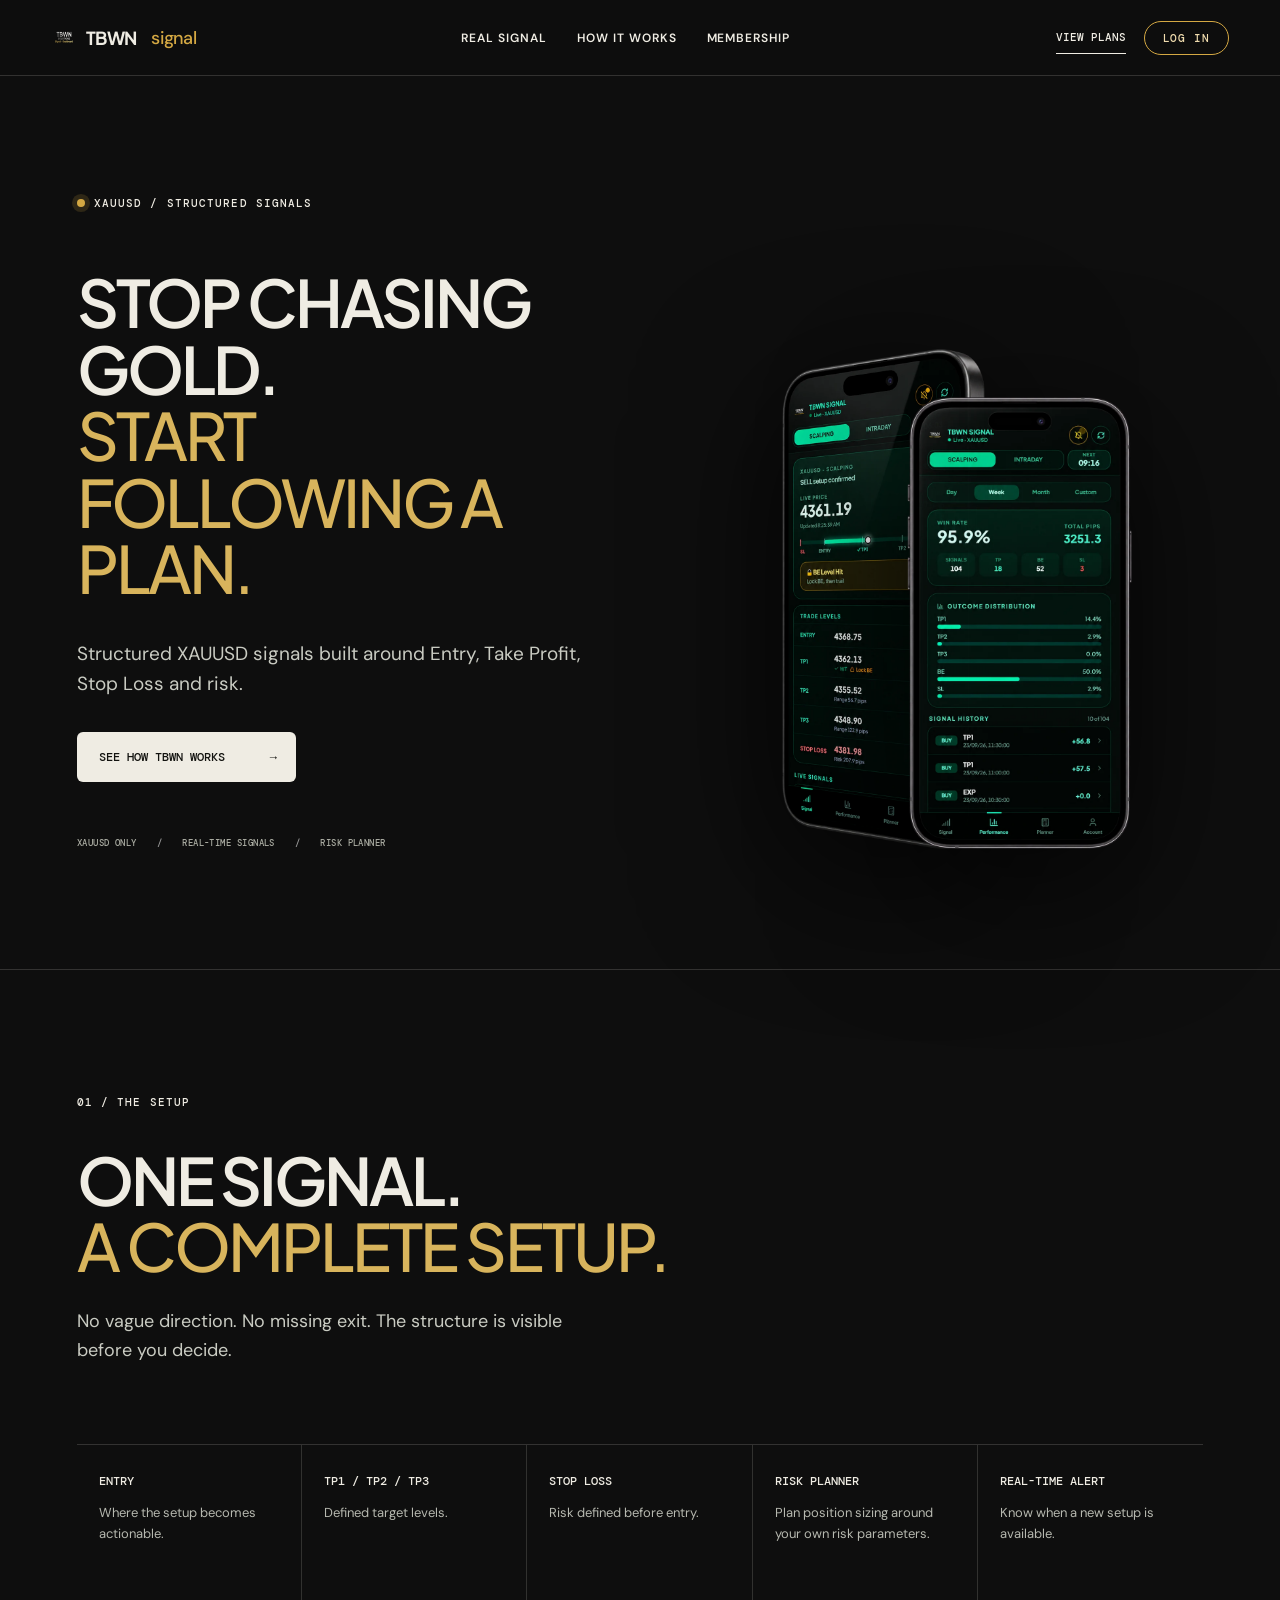
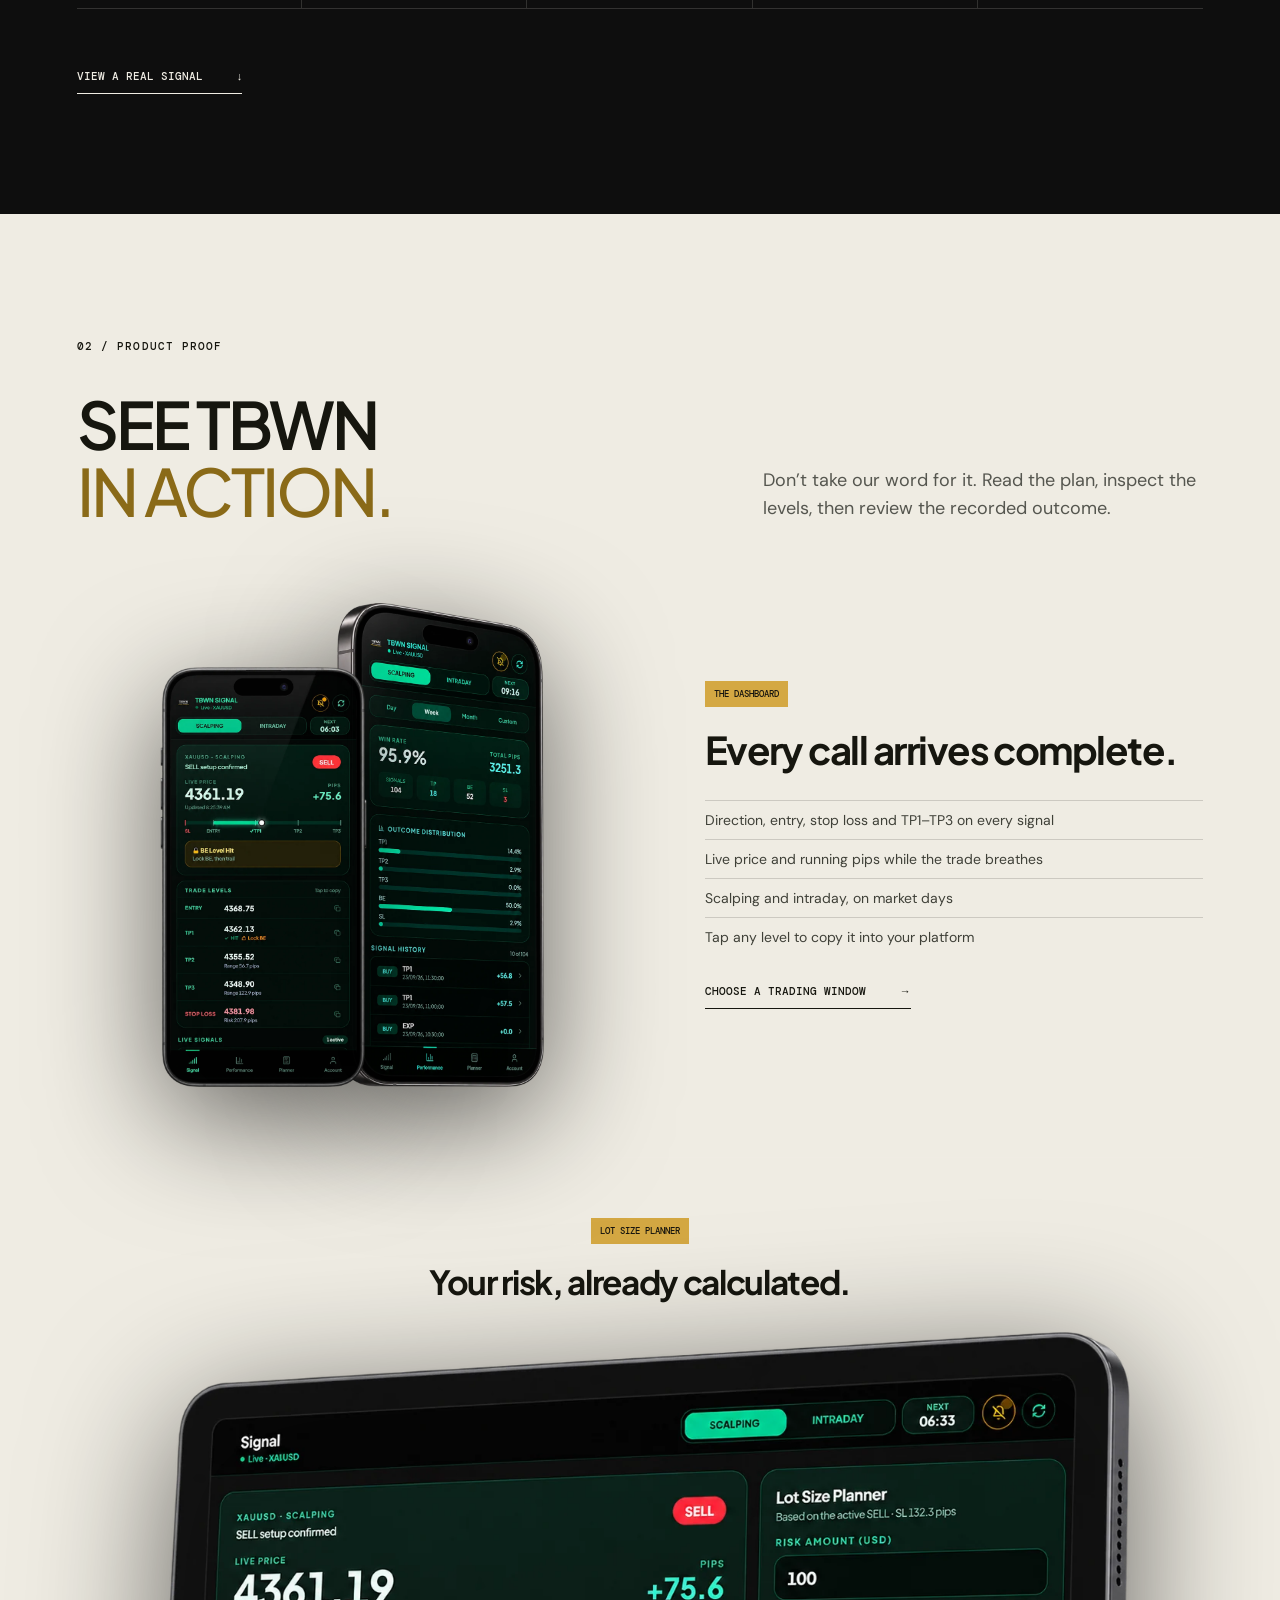
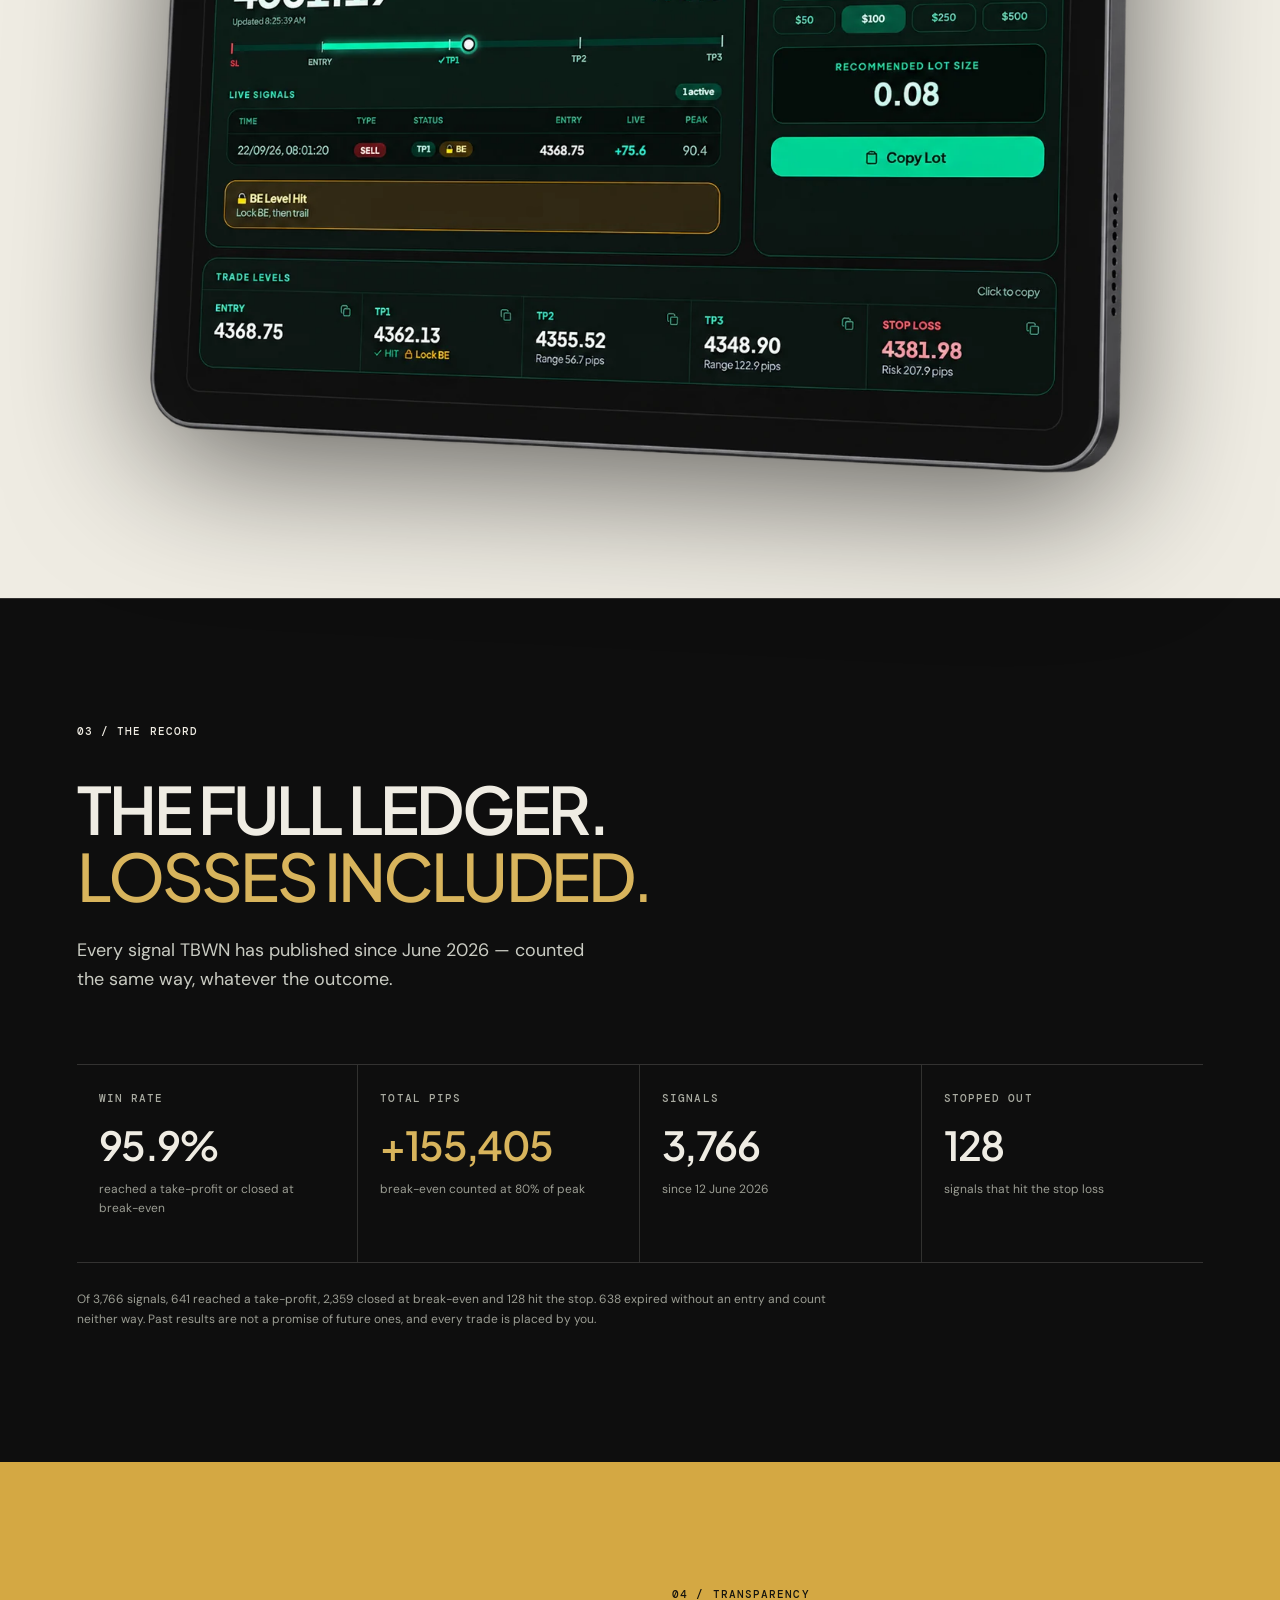
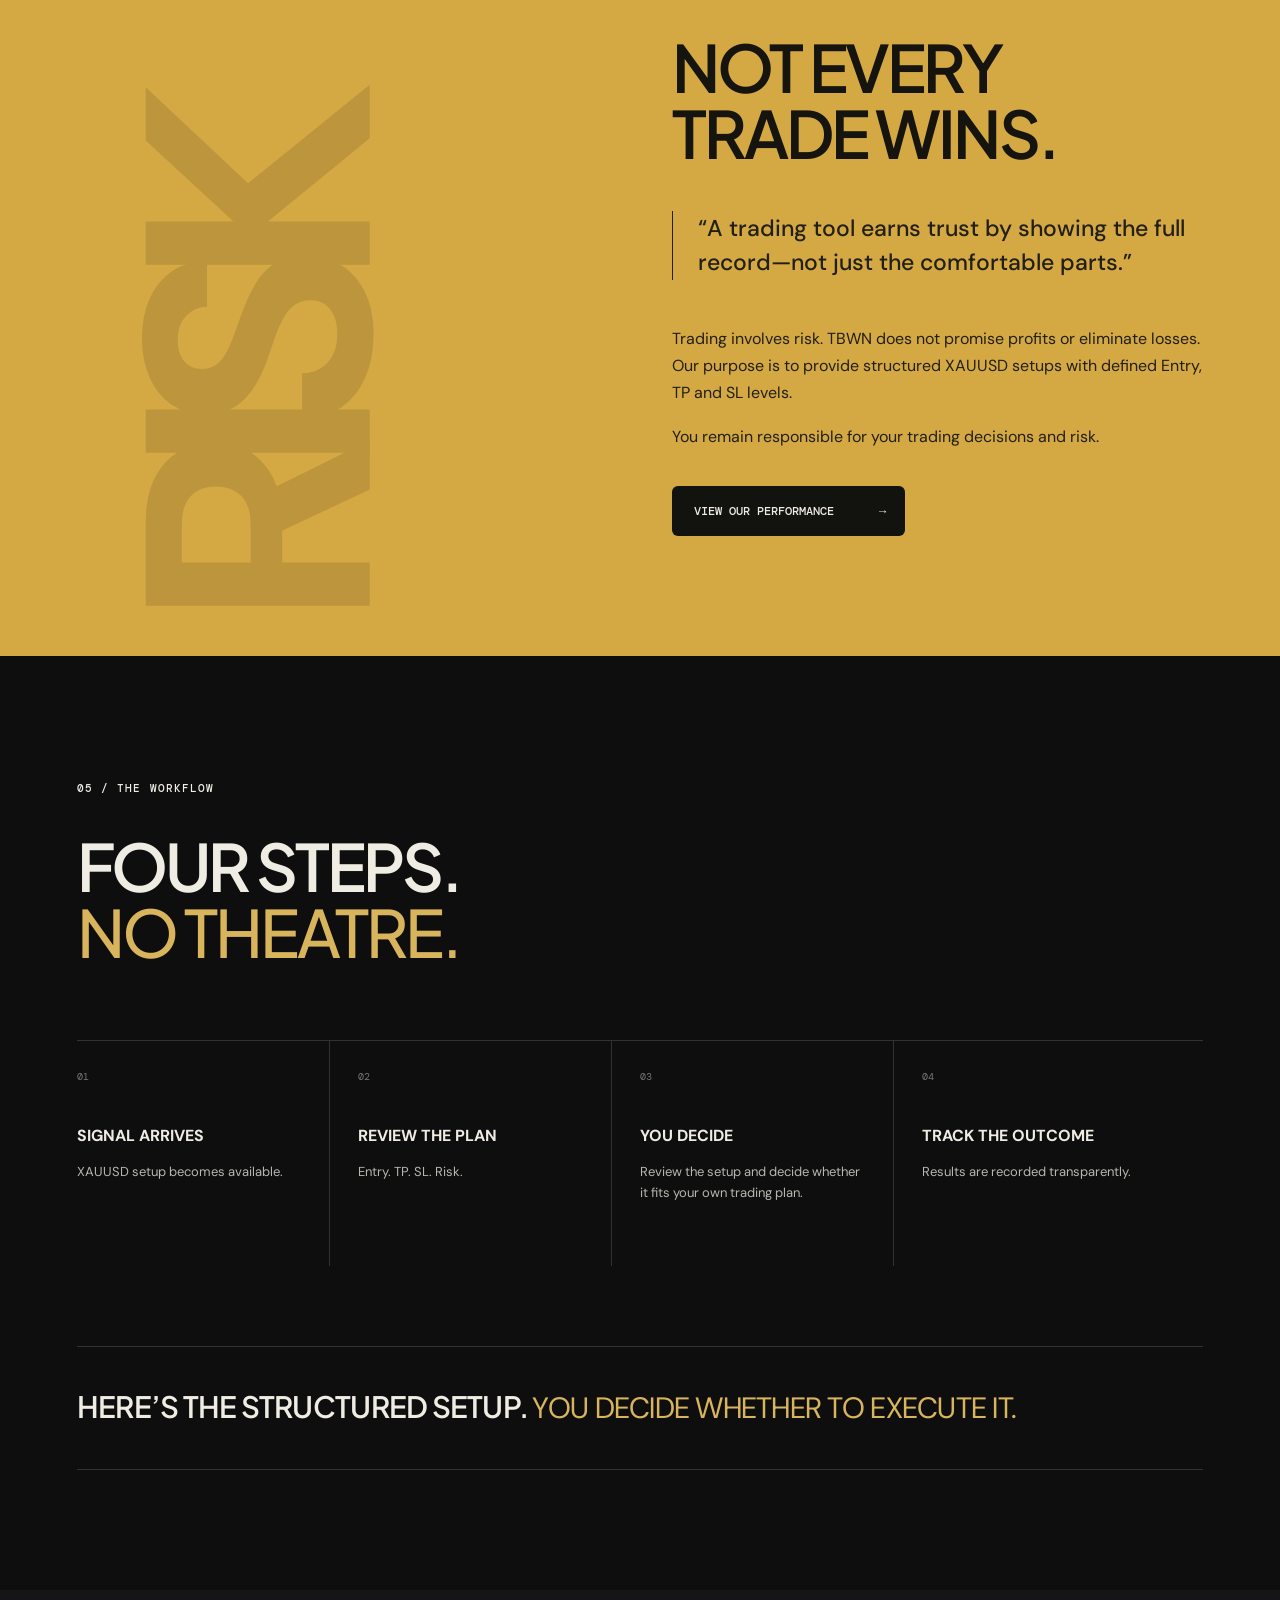
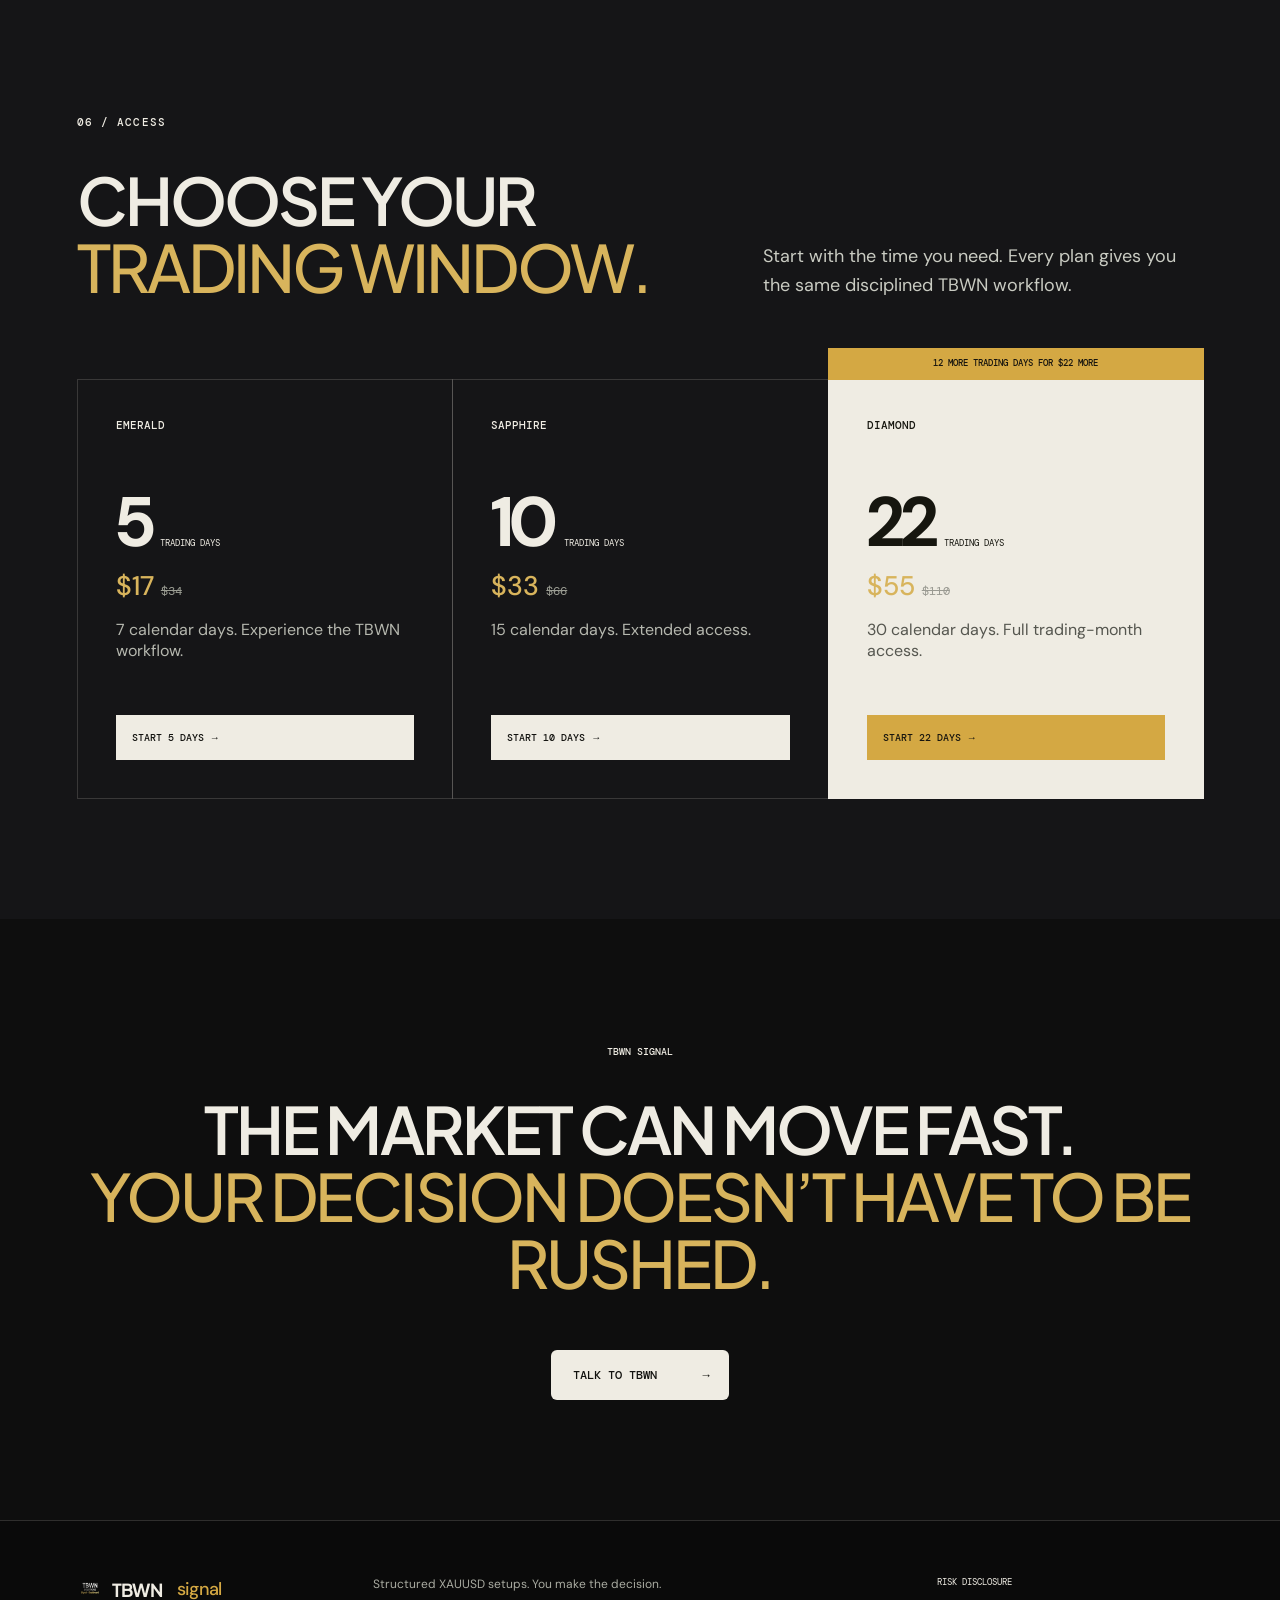
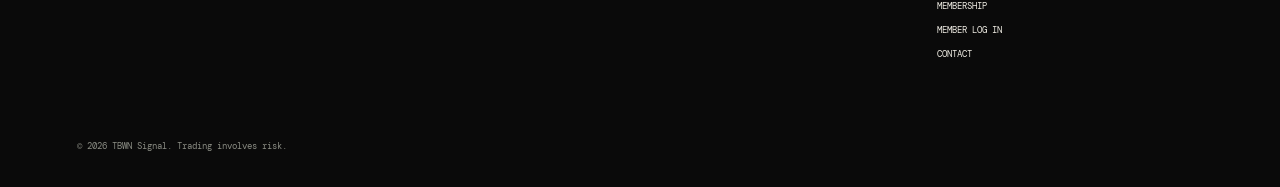
==== commit b7eab341: "style: lift the grey text ramp on the dark ground Body copy, mono labels, notes, footnotes and place" ====
--- a/index.html
+++ b/index.html
@@ -108,8 +108,8 @@
     <section id="plans" class="pricing section-pad">
       <div class="section-intro horizontal"><div><span>06 / ACCESS</span><h2>CHOOSE YOUR<br><em>TRADING WINDOW.</em></h2></div><p>Start with the time you need. Every plan gives you the same disciplined TBWN workflow.</p></div>
       <div class="plans">
-        <article><span>EMERALD</span><h3>5 <small>TRADING DAYS</small></h3><strong>$17 <small style="font:400 12px DM Mono,monospace;color:#7d7f76;text-decoration:line-through">$34</small></strong><p>7 calendar days. Experience the TBWN workflow.</p><a href="r/?plan=emerald">Start 5 days →</a></article>
-        <article><span>SAPPHIRE</span><h3>10 <small>TRADING DAYS</small></h3><strong>$33 <small style="font:400 12px DM Mono,monospace;color:#7d7f76;text-decoration:line-through">$66</small></strong><p>15 calendar days. Extended access.</p><a href="r/?plan=sapphire">Start 10 days →</a></article>
+        <article><span>EMERALD</span><h3>5 <small>TRADING DAYS</small></h3><strong>$17 <small style="font:400 12px DM Mono,monospace;color:#9b9d93;text-decoration:line-through">$34</small></strong><p>7 calendar days. Experience the TBWN workflow.</p><a href="r/?plan=emerald">Start 5 days →</a></article>
+        <article><span>SAPPHIRE</span><h3>10 <small>TRADING DAYS</small></h3><strong>$33 <small style="font:400 12px DM Mono,monospace;color:#9b9d93;text-decoration:line-through">$66</small></strong><p>15 calendar days. Extended access.</p><a href="r/?plan=sapphire">Start 10 days →</a></article>
         <article class="featured"><div class="value-callout">12 MORE TRADING DAYS FOR $22 MORE</div><span>DIAMOND</span><h3>22 <small>TRADING DAYS</small></h3><strong>$55 <small style="font:400 12px DM Mono,monospace;color:#9a9a92;text-decoration:line-through">$110</small></strong><p>30 calendar days. Full trading-month access.</p><a href="r/?plan=diamond">Start 22 days →</a></article>
       </div>
     </section>
--- a/assets/site.css
+++ b/assets/site.css
@@ -1,4 +1,4 @@
-:root{--ink:#10110f;--paper:#ebe9df;--soft:#d7d3c5;--acid:#a7c879;--muted:#7b7b70;--line:rgba(16,17,15,.18)}*{box-sizing:border-box}html{scroll-behavior:smooth}body{margin:0;background:var(--paper);color:var(--ink);font-family:Manrope,Arial,sans-serif;font-size:16px;overflow-x:hidden}a{color:inherit;text-decoration:none}.site-header{position:sticky;top:0;z-index:20;height:76px;padding:0 4vw;display:flex;align-items:center;justify-content:space-between;background:rgba(235,233,223,.92);backdrop-filter:blur(16px);border-bottom:1px solid var(--line)}.brand{font-size:19px;font-weight:700;letter-spacing:-.06em}.brand span{font-family:Newsreader,serif;font-weight:400;font-style:italic;margin-left:5px;color:#667b50}.site-header nav{display:flex;gap:30px;font-size:12px;font-weight:600;text-transform:uppercase;letter-spacing:.08em}.site-header nav a:hover{opacity:.55}.nav-cta{font:500 11px DM Mono,monospace;text-transform:uppercase;border-bottom:1px solid;padding:9px 0}.section-pad{padding:120px 6vw}.eyebrow,.section-intro>span,.section-intro>div>span,.transparency-copy>span{font:500 11px DM Mono,monospace;letter-spacing:.1em}.eyebrow{display:flex;align-items:center;gap:9px;margin-bottom:58px}.eyebrow i{display:block;width:8px;height:8px;border-radius:50%;background:#718c56;box-shadow:0 0 0 5px rgba(113,140,86,.14)}.hero{min-height:calc(100vh - 76px);display:flex;flex-direction:column;justify-content:center}.hero-grid{display:grid;grid-template-columns:1.05fr .95fr;gap:7vw;align-items:end}.hero h1,.section-intro h2,.transparency h2,.closing h2{margin:0;font-size:clamp(52px,6.3vw,104px);line-height:.87;letter-spacing:-.067em;font-weight:700}.hero h1 em,.section-intro h2 em,.closing h2 em{font-family:Newsreader,serif;font-weight:400}.hero-copy>p{max-width:600px;margin:42px 0 32px;font-size:20px;line-height:1.55}.button{display:inline-flex;align-items:center;justify-content:space-between;gap:45px;background:var(--ink);color:var(--paper);padding:17px 19px 17px 22px;font:500 12px DM Mono,monospace;text-transform:uppercase}.button:hover span{transform:translateX(5px)}.button span{transition:.2s}.micro-strip{display:flex;gap:20px;margin-top:55px;font:500 9px DM Mono,monospace;letter-spacing:.05em}.micro-strip span+span:before{content:'/';margin-right:20px;color:#999}.terminal-wrap{background:var(--ink);color:#e8e6dc;border-radius:2px;box-shadow:0 25px 70px rgba(0,0,0,.18)}.terminal-top,.terminal-data{display:flex;justify-content:space-between;align-items:center;padding:16px 18px;font:400 10px DM Mono,monospace;border-bottom:1px solid #2b2d29}.status{color:var(--acid)}.chart{height:300px;position:relative;background:linear-gradient(rgba(255,255,255,.035) 1px,transparent 1px),linear-gradient(90deg,rgba(255,255,255,.035) 1px,transparent 1px);background-size:100% 50px,70px 100%}.chart svg{position:absolute;inset:15px 0 0;width:100%;height:85%}.chart polyline{fill:none;stroke:var(--acid);stroke-width:2}.chart .area{fill:url(#fade)}.level{position:absolute;right:8px;padding:3px 5px;font:500 8px DM Mono;background:var(--ink);color:#a4a69f}.level:before{content:'';position:absolute;right:100%;top:50%;width:460px;border-top:1px dashed currentColor;opacity:.3}.l1{top:13%;color:var(--acid)}.l2{top:31%;color:var(--acid)}.l3{top:58%}.l4{top:80%;color:#d6856d}.terminal-data{border-top:1px solid #2b2d29;border-bottom:0}.terminal-data div{display:flex;flex-direction:column;gap:5px}.terminal-data small{color:#777b71}.demo-note{padding:11px 18px;background:#1a1c18;color:#777b71;font:400 8px DM Mono}.section-intro{max-width:960px}.section-intro h2{margin-top:35px}.section-intro>p{max-width:510px;font-size:18px;line-height:1.6;margin-top:28px}.receive{border-top:1px solid var(--line)}.receive-grid{display:grid;grid-template-columns:repeat(5,1fr);margin:80px 0 50px;border-top:1px solid var(--line);border-bottom:1px solid var(--line)}.receive-grid article{padding:24px 22px 50px;border-right:1px solid var(--line)}.receive-grid article:last-child{border:0}.receive-grid b{font:500 12px DM Mono}.receive-grid p{color:#55564f;font-size:13px;line-height:1.6}.text-link{display:inline-flex;gap:34px;border-bottom:1px solid;padding:10px 0;font:500 11px DM Mono;text-transform:uppercase}.proof{background:var(--ink);color:#dfddd3}.horizontal{max-width:none;display:flex;justify-content:space-between;align-items:end}.horizontal>p{max-width:440px;color:#9b9b91;margin:0}.proof-grid{display:grid;grid-template-columns:1.2fr .8fr;gap:7vw;margin-top:85px}.dashboard-card{border:1px solid #34362f;background:#141512}.dash-head,.dash-foot{display:flex;justify-content:space-between;padding:18px;font:400 9px DM Mono;color:#777b71}.dash-head{border-bottom:1px solid #34362f}.dash-chart{height:430px;position:relative;background:linear-gradient(rgba(255,255,255,.03) 1px,transparent 1px),linear-gradient(90deg,rgba(255,255,255,.03) 1px,transparent 1px);background-size:100% 54px,70px 100%;overflow:hidden}.candle{position:absolute;width:9px;background:#9cab89;bottom:20%;height:26%;box-shadow:0 -25px 0 -4px #9cab89,0 29px 0 -4px #9cab89}.c1{left:10%;height:18%}.c2{left:20%;height:35%;bottom:18%}.c3{left:31%;height:28%;bottom:32%}.c4{left:43%;height:42%;bottom:28%}.c5{left:54%;height:25%;bottom:50%}.c6{left:65%;height:48%;bottom:39%}.c7{left:76%;height:32%;bottom:59%}.c8{left:87%;height:50%;bottom:48%}.entry-line,.tp-line,.sl-line{position:absolute;left:0;right:0;border-top:1px dashed #777;font:400 8px DM Mono;text-align:right;padding-right:10px}.entry-line{top:58%}.tp-line{top:27%;color:var(--acid);border-color:var(--acid)}.sl-line{top:78%;color:#c67562;border-color:#c67562}.dash-foot{border-top:1px solid #34362f}.dash-foot b{color:#bbbdb4}.signal-sheet{position:relative}.demo-badge{display:inline-block;background:#d2ad54;color:#191815;padding:7px 9px;font:500 9px DM Mono}.signal-title{border-bottom:1px solid #34362f;padding:23px 0}.signal-title h3{font-size:42px;margin:0 0 12px}.signal-title span{display:block;color:#7d7f76;font:400 10px DM Mono;line-height:1.7}.signal-sheet dl{margin:0}.signal-sheet dl div{display:flex;justify-content:space-between;padding:13px 0;border-bottom:1px solid #292b27}.signal-sheet dt{font:400 10px DM Mono;color:#888a82}.signal-sheet dd{margin:0}.outcome{padding:24px 0 30px}.outcome small{font:400 9px DM Mono;color:#888a82}.outcome p{color:#bbbdb4}.transparency{background:#a6c179;display:grid;grid-template-columns:1fr 1fr;gap:5vw;position:relative;overflow:hidden}.risk-word{font-size:25vw;font-weight:700;line-height:.7;letter-spacing:-.1em;transform:rotate(-90deg) translate(-18%,15%);opacity:.12;white-space:nowrap}.transparency-copy{max-width:630px}.transparency h2{margin:30px 0}.transparency blockquote{font:400 26px/1.35 Newsreader,serif;margin:45px 0;padding-left:25px;border-left:1px solid}.transparency p{line-height:1.7}.button.light{background:var(--paper);color:var(--ink);margin-top:20px}.steps{display:grid;grid-template-columns:repeat(4,1fr);margin-top:75px;border-top:1px solid var(--line)}.steps article{padding:23px 28px 50px 0;border-right:1px solid var(--line);margin-right:28px}.steps article:last-child{border:0}.steps i{font:400 10px DM Mono;color:#777}.steps h3{margin-top:40px;font-size:16px}.steps p{font-size:13px;line-height:1.6;color:#55564f}.manifesto{margin-top:80px;border-top:1px solid;border-bottom:1px solid;padding:40px 0;font-size:clamp(20px,2.7vw,42px);font-weight:700;letter-spacing:-.04em}.manifesto em{font-family:Newsreader;font-weight:400}.pricing{background:#d6d2c5}.plans{display:grid;grid-template-columns:repeat(3,1fr);margin-top:80px}.plans article{position:relative;border:1px solid var(--ink);padding:38px;min-height:420px;display:flex;flex-direction:column;margin-right:-1px}.plans article>span{font:500 11px DM Mono}.plans h3{font-size:70px;margin:45px 0 0;letter-spacing:-.06em}.plans h3 small{font:400 9px DM Mono;letter-spacing:0}.plans strong{font:400 28px Newsreader}.plans p{color:#55564f}.plans a{margin-top:auto;background:var(--ink);color:var(--paper);padding:16px;font:500 10px DM Mono;text-transform:uppercase}.plans .featured{background:var(--ink);color:var(--paper)}.plans .featured p{color:#aaa}.plans .featured a{background:var(--acid);color:var(--ink)}.value-callout{position:absolute;top:-32px;left:-1px;right:-1px;height:32px;padding:9px;background:var(--acid);color:var(--ink);font:500 9px DM Mono;text-align:center}.closing{text-align:center}.closing>span{font:500 10px DM Mono}.closing h2{margin:35px auto 55px;max-width:1100px;font-size:clamp(46px,6vw,90px)}footer{padding:55px 6vw 35px;background:var(--ink);color:var(--paper);display:grid;grid-template-columns:1fr 2fr 1fr;gap:30px;align-items:start}footer p{margin:0;color:#8e9087;font-size:12px}footer>div{display:flex;flex-direction:column;gap:12px;font:400 9px DM Mono;text-transform:uppercase}footer small{grid-column:1/-1;margin-top:50px;color:#62645d;font:400 9px DM Mono}
+:root{--ink:#10110f;--paper:#ebe9df;--soft:#d7d3c5;--acid:#a7c879;--muted:#7b7b70;--line:rgba(16,17,15,.18)}*{box-sizing:border-box}html{scroll-behavior:smooth}body{margin:0;background:var(--paper);color:var(--ink);font-family:Manrope,Arial,sans-serif;font-size:16px;overflow-x:hidden}a{color:inherit;text-decoration:none}.site-header{position:sticky;top:0;z-index:20;height:76px;padding:0 4vw;display:flex;align-items:center;justify-content:space-between;background:rgba(235,233,223,.92);backdrop-filter:blur(16px);border-bottom:1px solid var(--line)}.brand{font-size:19px;font-weight:700;letter-spacing:-.06em}.brand span{font-family:Newsreader,serif;font-weight:400;font-style:italic;margin-left:5px;color:#667b50}.site-header nav{display:flex;gap:30px;font-size:12px;font-weight:600;text-transform:uppercase;letter-spacing:.08em}.site-header nav a:hover{opacity:.55}.nav-cta{font:500 11px DM Mono,monospace;text-transform:uppercase;border-bottom:1px solid;padding:9px 0}.section-pad{padding:120px 6vw}.eyebrow,.section-intro>span,.section-intro>div>span,.transparency-copy>span{font:500 11px DM Mono,monospace;letter-spacing:.1em}.eyebrow{display:flex;align-items:center;gap:9px;margin-bottom:58px}.eyebrow i{display:block;width:8px;height:8px;border-radius:50%;background:#718c56;box-shadow:0 0 0 5px rgba(113,140,86,.14)}.hero{min-height:calc(100vh - 76px);display:flex;flex-direction:column;justify-content:center}.hero-grid{display:grid;grid-template-columns:1.05fr .95fr;gap:7vw;align-items:end}.hero h1,.section-intro h2,.transparency h2,.closing h2{margin:0;font-size:clamp(52px,6.3vw,104px);line-height:.87;letter-spacing:-.067em;font-weight:700}.hero h1 em,.section-intro h2 em,.closing h2 em{font-family:Newsreader,serif;font-weight:400}.hero-copy>p{max-width:600px;margin:42px 0 32px;font-size:20px;line-height:1.55}.button{display:inline-flex;align-items:center;justify-content:space-between;gap:45px;background:var(--ink);color:var(--paper);padding:17px 19px 17px 22px;font:500 12px DM Mono,monospace;text-transform:uppercase}.button:hover span{transform:translateX(5px)}.button span{transition:.2s}.micro-strip{display:flex;gap:20px;margin-top:55px;font:500 9px DM Mono,monospace;letter-spacing:.05em}.micro-strip span+span:before{content:'/';margin-right:20px;color:#999}.terminal-wrap{background:var(--ink);color:#e8e6dc;border-radius:2px;box-shadow:0 25px 70px rgba(0,0,0,.18)}.terminal-top,.terminal-data{display:flex;justify-content:space-between;align-items:center;padding:16px 18px;font:400 10px DM Mono,monospace;border-bottom:1px solid #2b2d29}.status{color:var(--acid)}.chart{height:300px;position:relative;background:linear-gradient(rgba(255,255,255,.035) 1px,transparent 1px),linear-gradient(90deg,rgba(255,255,255,.035) 1px,transparent 1px);background-size:100% 50px,70px 100%}.chart svg{position:absolute;inset:15px 0 0;width:100%;height:85%}.chart polyline{fill:none;stroke:var(--acid);stroke-width:2}.chart .area{fill:url(#fade)}.level{position:absolute;right:8px;padding:3px 5px;font:500 8px DM Mono;background:var(--ink);color:#a4a69f}.level:before{content:'';position:absolute;right:100%;top:50%;width:460px;border-top:1px dashed currentColor;opacity:.3}.l1{top:13%;color:var(--acid)}.l2{top:31%;color:var(--acid)}.l3{top:58%}.l4{top:80%;color:#d6856d}.terminal-data{border-top:1px solid #2b2d29;border-bottom:0}.terminal-data div{display:flex;flex-direction:column;gap:5px}.terminal-data small{color:#96988e}.demo-note{padding:11px 18px;background:#1a1c18;color:#96988e;font:400 8px DM Mono}.section-intro{max-width:960px}.section-intro h2{margin-top:35px}.section-intro>p{max-width:510px;font-size:18px;line-height:1.6;margin-top:28px}.receive{border-top:1px solid var(--line)}.receive-grid{display:grid;grid-template-columns:repeat(5,1fr);margin:80px 0 50px;border-top:1px solid var(--line);border-bottom:1px solid var(--line)}.receive-grid article{padding:24px 22px 50px;border-right:1px solid var(--line)}.receive-grid article:last-child{border:0}.receive-grid b{font:500 12px DM Mono}.receive-grid p{color:#55564f;font-size:13px;line-height:1.6}.text-link{display:inline-flex;gap:34px;border-bottom:1px solid;padding:10px 0;font:500 11px DM Mono;text-transform:uppercase}.proof{background:var(--ink);color:#dfddd3}.horizontal{max-width:none;display:flex;justify-content:space-between;align-items:end}.horizontal>p{max-width:440px;color:#b6b8af;margin:0}.proof-grid{display:grid;grid-template-columns:1.2fr .8fr;gap:7vw;margin-top:85px}.dashboard-card{border:1px solid #34362f;background:#141512}.dash-head,.dash-foot{display:flex;justify-content:space-between;padding:18px;font:400 9px DM Mono;color:#96988e}.dash-head{border-bottom:1px solid #34362f}.dash-chart{height:430px;position:relative;background:linear-gradient(rgba(255,255,255,.03) 1px,transparent 1px),linear-gradient(90deg,rgba(255,255,255,.03) 1px,transparent 1px);background-size:100% 54px,70px 100%;overflow:hidden}.candle{position:absolute;width:9px;background:#9cab89;bottom:20%;height:26%;box-shadow:0 -25px 0 -4px #9cab89,0 29px 0 -4px #9cab89}.c1{left:10%;height:18%}.c2{left:20%;height:35%;bottom:18%}.c3{left:31%;height:28%;bottom:32%}.c4{left:43%;height:42%;bottom:28%}.c5{left:54%;height:25%;bottom:50%}.c6{left:65%;height:48%;bottom:39%}.c7{left:76%;height:32%;bottom:59%}.c8{left:87%;height:50%;bottom:48%}.entry-line,.tp-line,.sl-line{position:absolute;left:0;right:0;border-top:1px dashed #777;font:400 8px DM Mono;text-align:right;padding-right:10px}.entry-line{top:58%}.tp-line{top:27%;color:var(--acid);border-color:var(--acid)}.sl-line{top:78%;color:#c67562;border-color:#c67562}.dash-foot{border-top:1px solid #34362f}.dash-foot b{color:#bbbdb4}.signal-sheet{position:relative}.demo-badge{display:inline-block;background:#d2ad54;color:#191815;padding:7px 9px;font:500 9px DM Mono}.signal-title{border-bottom:1px solid #34362f;padding:23px 0}.signal-title h3{font-size:42px;margin:0 0 12px}.signal-title span{display:block;color:#9b9d93;font:400 10px DM Mono;line-height:1.7}.signal-sheet dl{margin:0}.signal-sheet dl div{display:flex;justify-content:space-between;padding:13px 0;border-bottom:1px solid #292b27}.signal-sheet dt{font:400 10px DM Mono;color:#a2a49a}.signal-sheet dd{margin:0}.outcome{padding:24px 0 30px}.outcome small{font:400 9px DM Mono;color:#a2a49a}.outcome p{color:#bbbdb4}.transparency{background:#a6c179;display:grid;grid-template-columns:1fr 1fr;gap:5vw;position:relative;overflow:hidden}.risk-word{font-size:25vw;font-weight:700;line-height:.7;letter-spacing:-.1em;transform:rotate(-90deg) translate(-18%,15%);opacity:.12;white-space:nowrap}.transparency-copy{max-width:630px}.transparency h2{margin:30px 0}.transparency blockquote{font:400 26px/1.35 Newsreader,serif;margin:45px 0;padding-left:25px;border-left:1px solid}.transparency p{line-height:1.7}.button.light{background:var(--paper);color:var(--ink);margin-top:20px}.steps{display:grid;grid-template-columns:repeat(4,1fr);margin-top:75px;border-top:1px solid var(--line)}.steps article{padding:23px 28px 50px 0;border-right:1px solid var(--line);margin-right:28px}.steps article:last-child{border:0}.steps i{font:400 10px DM Mono;color:#777}.steps h3{margin-top:40px;font-size:16px}.steps p{font-size:13px;line-height:1.6;color:#55564f}.manifesto{margin-top:80px;border-top:1px solid;border-bottom:1px solid;padding:40px 0;font-size:clamp(20px,2.7vw,42px);font-weight:700;letter-spacing:-.04em}.manifesto em{font-family:Newsreader;font-weight:400}.pricing{background:#d6d2c5}.plans{display:grid;grid-template-columns:repeat(3,1fr);margin-top:80px}.plans article{position:relative;border:1px solid var(--ink);padding:38px;min-height:420px;display:flex;flex-direction:column;margin-right:-1px}.plans article>span{font:500 11px DM Mono}.plans h3{font-size:70px;margin:45px 0 0;letter-spacing:-.06em}.plans h3 small{font:400 9px DM Mono;letter-spacing:0}.plans strong{font:400 28px Newsreader}.plans p{color:#55564f}.plans a{margin-top:auto;background:var(--ink);color:var(--paper);padding:16px;font:500 10px DM Mono;text-transform:uppercase}.plans .featured{background:var(--ink);color:var(--paper)}.plans .featured p{color:#aaa}.plans .featured a{background:var(--acid);color:var(--ink)}.value-callout{position:absolute;top:-32px;left:-1px;right:-1px;height:32px;padding:9px;background:var(--acid);color:var(--ink);font:500 9px DM Mono;text-align:center}.closing{text-align:center}.closing>span{font:500 10px DM Mono}.closing h2{margin:35px auto 55px;max-width:1100px;font-size:clamp(46px,6vw,90px)}footer{padding:55px 6vw 35px;background:var(--ink);color:var(--paper);display:grid;grid-template-columns:1fr 2fr 1fr;gap:30px;align-items:start}footer p{margin:0;color:#a9aba1;font-size:12px}footer>div{display:flex;flex-direction:column;gap:12px;font:400 9px DM Mono;text-transform:uppercase}footer small{grid-column:1/-1;margin-top:50px;color:#8b8d84;font:400 9px DM Mono}
 @media(max-width:900px){.site-header nav{display:none}.section-pad{padding:90px 6vw}.hero-grid,.proof-grid,.transparency{grid-template-columns:1fr}.terminal-wrap{margin-top:30px}.receive-grid{grid-template-columns:1fr 1fr}.receive-grid article{border-bottom:1px solid var(--line)}.horizontal{display:block}.horizontal>p{margin-top:30px}.risk-word{display:none}.steps{grid-template-columns:1fr 1fr}.plans{grid-template-columns:1fr;gap:35px}.plans article{min-height:340px}.value-callout{top:-32px}footer{grid-template-columns:1fr 1fr}}@media(max-width:560px){.hero h1{font-size:48px}.hero-copy>p{font-size:17px}.micro-strip{flex-wrap:wrap}.micro-strip span+span:before{display:none}.chart,.dash-chart{height:250px}.receive-grid,.steps{grid-template-columns:1fr}.receive-grid article,.steps article{border-right:0}.transparency{padding-top:75px}.plans h3{font-size:58px}footer{grid-template-columns:1fr}}
 
 /* Softer professional typography */
@@ -25,7 +25,7 @@
   --ink:#efece3;             /* inverted blocks + buttons */
   --soft:#1a1a19;
   --acid:#d4a843;            /* gold replaces the olive accent */
-  --muted:#8e9087;
+  --muted:#a9aba1;
   --line:rgba(239,236,227,.16);
 }
 body{background:var(--paper);color:#efece3}
@@ -35,14 +35,14 @@
 .brand span{color:#d4a843;font-family:'DM Sans',sans-serif;font-style:normal;font-weight:500}
 .eyebrow i{background:#d4a843;box-shadow:0 0 0 5px rgba(212,168,67,.16)}
 .hero h1 em,.section-intro h2 em,.closing h2 em{color:#d8b45c}
-.hero-copy>p,.section-intro>p{color:#a9aba3}
+.hero-copy>p,.section-intro>p{color:#c9cbc2}
 .button{background:var(--ink);color:#12120f}
 .button.gold{background:#d4a843;color:#12120f}
-.micro-strip{color:#8e9087}
+.micro-strip{color:#a9aba1}
 .terminal-wrap{background:#000;box-shadow:0 25px 70px rgba(0,0,0,.6);border:1px solid #23231f}
 .chart polyline{stroke:#d4a843}
 .level.l1,.level.l2{color:#d4a843}
-.receive-grid article p,.steps p{color:#96988f}
+.receive-grid article p,.steps p{color:#b6b8af}
 .receive-grid,.receive-grid article,.steps,.steps article{border-color:var(--line)}
 /* the one light interlude */
 .proof{background:#efece3;color:#16160f}
@@ -68,7 +68,7 @@
 /* pricing band */
 .pricing{background:#151517}
 .plans article{border-color:var(--line)}
-.plans p{color:#96988f}
+.plans p{color:#b6b8af}
 .plans a{background:var(--ink);color:#12120f}
 .plans .featured{background:#efece3;color:#16160f}
 .plans .featured p{color:#55564f}
@@ -94,18 +94,18 @@
 .shots-phones img.b{height:484px;margin-left:-30px}
 .shots-copy h3{font-family:'Plus Jakarta Sans',sans-serif;font-size:clamp(28px,3vw,44px);letter-spacing:-.04em;margin:18px 0 0}
 .shots-copy ul{list-style:none;padding:0;margin:26px 0 0;display:grid;gap:10px}
-.shots-copy li{border-top:1px solid var(--line);padding-top:10px;font-size:14px;color:#a9aba3}
+.shots-copy li{border-top:1px solid var(--line);padding-top:10px;font-size:14px;color:#c9cbc2}
 .tablet-shot{margin-top:70px;border-top:1px solid var(--line);padding-top:60px;text-align:center}
 .tablet-shot img{width:100%;max-width:980px;filter:drop-shadow(0 30px 70px rgba(0,0,0,.6))}
 /* the record */
 .record-grid{display:grid;grid-template-columns:repeat(4,1fr);border-top:1px solid var(--line);border-bottom:1px solid var(--line);margin-top:70px}
 .record-grid article{padding:26px 22px 44px;border-right:1px solid var(--line)}
 .record-grid article:last-child{border-right:0}
-.record-grid b{display:block;font:500 11px DM Mono,monospace;color:#8e9087;letter-spacing:.1em}
+.record-grid b{display:block;font:500 11px DM Mono,monospace;color:#a9aba1;letter-spacing:.1em}
 .record-grid strong{display:block;margin-top:14px;font-family:'Plus Jakarta Sans',sans-serif;font-size:40px;font-weight:600;letter-spacing:-.04em;color:#efece3}
 .record-grid strong.gold{color:#d8b45c}
-.record-grid small{display:block;margin-top:10px;font-size:12px;color:#7d7f76;line-height:1.6}
-.record-note{margin-top:26px;font-size:12px;color:#7d7f76;line-height:1.7;max-width:760px}
+.record-grid small{display:block;margin-top:10px;font-size:12px;color:#9b9d93;line-height:1.6}
+.record-note{margin-top:26px;font-size:12px;color:#9b9d93;line-height:1.7;max-width:760px}
 footer{background:#0a0a0a;color:#efece3;border-top:1px solid var(--line)}
 @media(max-width:900px){.shots{grid-template-columns:1fr}.record-grid{grid-template-columns:repeat(2,1fr)}.record-grid article:nth-child(2){border-right:0}.shots-phones img.a{height:300px}.shots-phones img.b{height:346px;margin-left:-20px}}
 
@@ -119,17 +119,17 @@
 .page-head{display:grid;grid-template-columns:1.05fr .95fr;gap:6vw;align-items:end;border-bottom:1px solid var(--line);padding-bottom:52px}
 .page-head h1{font-family:'Plus Jakarta Sans',sans-serif;font-size:clamp(38px,4.6vw,68px);line-height:1.03;letter-spacing:-.045em;font-weight:600;margin:22px 0 0}
 .page-head h1 em{font-style:normal;font-weight:500;color:#d8b45c}
-.page-head p{margin:0;color:#a9aba3;font-size:18px;line-height:1.6}
+.page-head p{margin:0;color:#c9cbc2;font-size:18px;line-height:1.6}
 .card{border:1px solid var(--line);background:#141413;border-radius:10px;padding:30px}
 .card>h2{font-family:'Plus Jakarta Sans',sans-serif;font-size:22px;letter-spacing:-.03em;font-weight:600;margin:0 0 6px}
-.card>h2+p{margin:0;color:#8e9087;font-size:13px;line-height:1.6}
+.card>h2+p{margin:0;color:#a9aba1;font-size:13px;line-height:1.6}
 .field{display:grid;gap:8px;margin-top:20px}
-.field label{font:500 10px DM Mono,monospace;letter-spacing:.1em;text-transform:uppercase;color:#8e9087}
+.field label{font:500 10px DM Mono,monospace;letter-spacing:.1em;text-transform:uppercase;color:#a9aba1}
 .field input,.field select{width:100%;background:#0b0b0a;border:1px solid var(--line);border-radius:6px;padding:14px 15px;color:#efece3;font:400 15px 'DM Sans',sans-serif}
 .field input:focus,.field select:focus{outline:none;border-color:#d4a843}
-.field input::placeholder{color:#5c5e55}
+.field input::placeholder{color:#7a7c72}
 .field input.mono{font:500 16px DM Mono,monospace;letter-spacing:.14em}
-.field .hint{font-size:12px;color:#7d7f76;line-height:1.6}
+.field .hint{font-size:12px;color:#9b9d93;line-height:1.6}
 .btn-gold{display:flex;align-items:center;justify-content:space-between;gap:20px;width:100%;margin-top:26px;background:#d4a843;color:#17150f;border:0;border-radius:6px;padding:17px 20px;font:500 12px DM Mono,monospace;text-transform:uppercase;letter-spacing:.08em;cursor:pointer}
 .btn-gold:hover{background:#e0b855}
 .btn-ghost{display:inline-flex;align-items:center;gap:14px;border:1px solid var(--line);border-radius:6px;padding:14px 18px;font:500 11px DM Mono,monospace;text-transform:uppercase;letter-spacing:.08em;color:#efece3;background:transparent;cursor:pointer}
@@ -137,8 +137,8 @@
 .inline-links{display:flex;flex-wrap:wrap;gap:22px;margin-top:20px;font:500 10px DM Mono,monospace;text-transform:uppercase;letter-spacing:.08em}
 .inline-links a{color:#d8b45c;border-bottom:1px solid rgba(212,168,67,.4);padding-bottom:3px}
 .inline-links a:hover{border-color:#d8b45c}
-.note{margin-top:26px;font-size:12px;line-height:1.7;color:#7d7f76}
+.note{margin-top:26px;font-size:12px;line-height:1.7;color:#9b9d93}
 .demo-strip{display:flex;align-items:center;gap:12px;padding:12px 6vw;background:#17150f;border-bottom:1px solid rgba(212,168,67,.24);font:500 10px DM Mono,monospace;letter-spacing:.08em;color:#d8b45c}
 .demo-strip b{background:#d4a843;color:#17150f;padding:4px 7px;border-radius:3px}
-.demo-strip span{color:#8e9087;text-transform:none;letter-spacing:0;font-family:'DM Sans',sans-serif;font-size:12px}
+.demo-strip span{color:#a9aba1;text-transform:none;letter-spacing:0;font-family:'DM Sans',sans-serif;font-size:12px}
 @media(max-width:900px){.page{padding:60px 6vw 90px}.page-head{grid-template-columns:1fr;gap:28px;padding-bottom:38px}.card{padding:24px}.demo-strip{flex-wrap:wrap;gap:8px}}
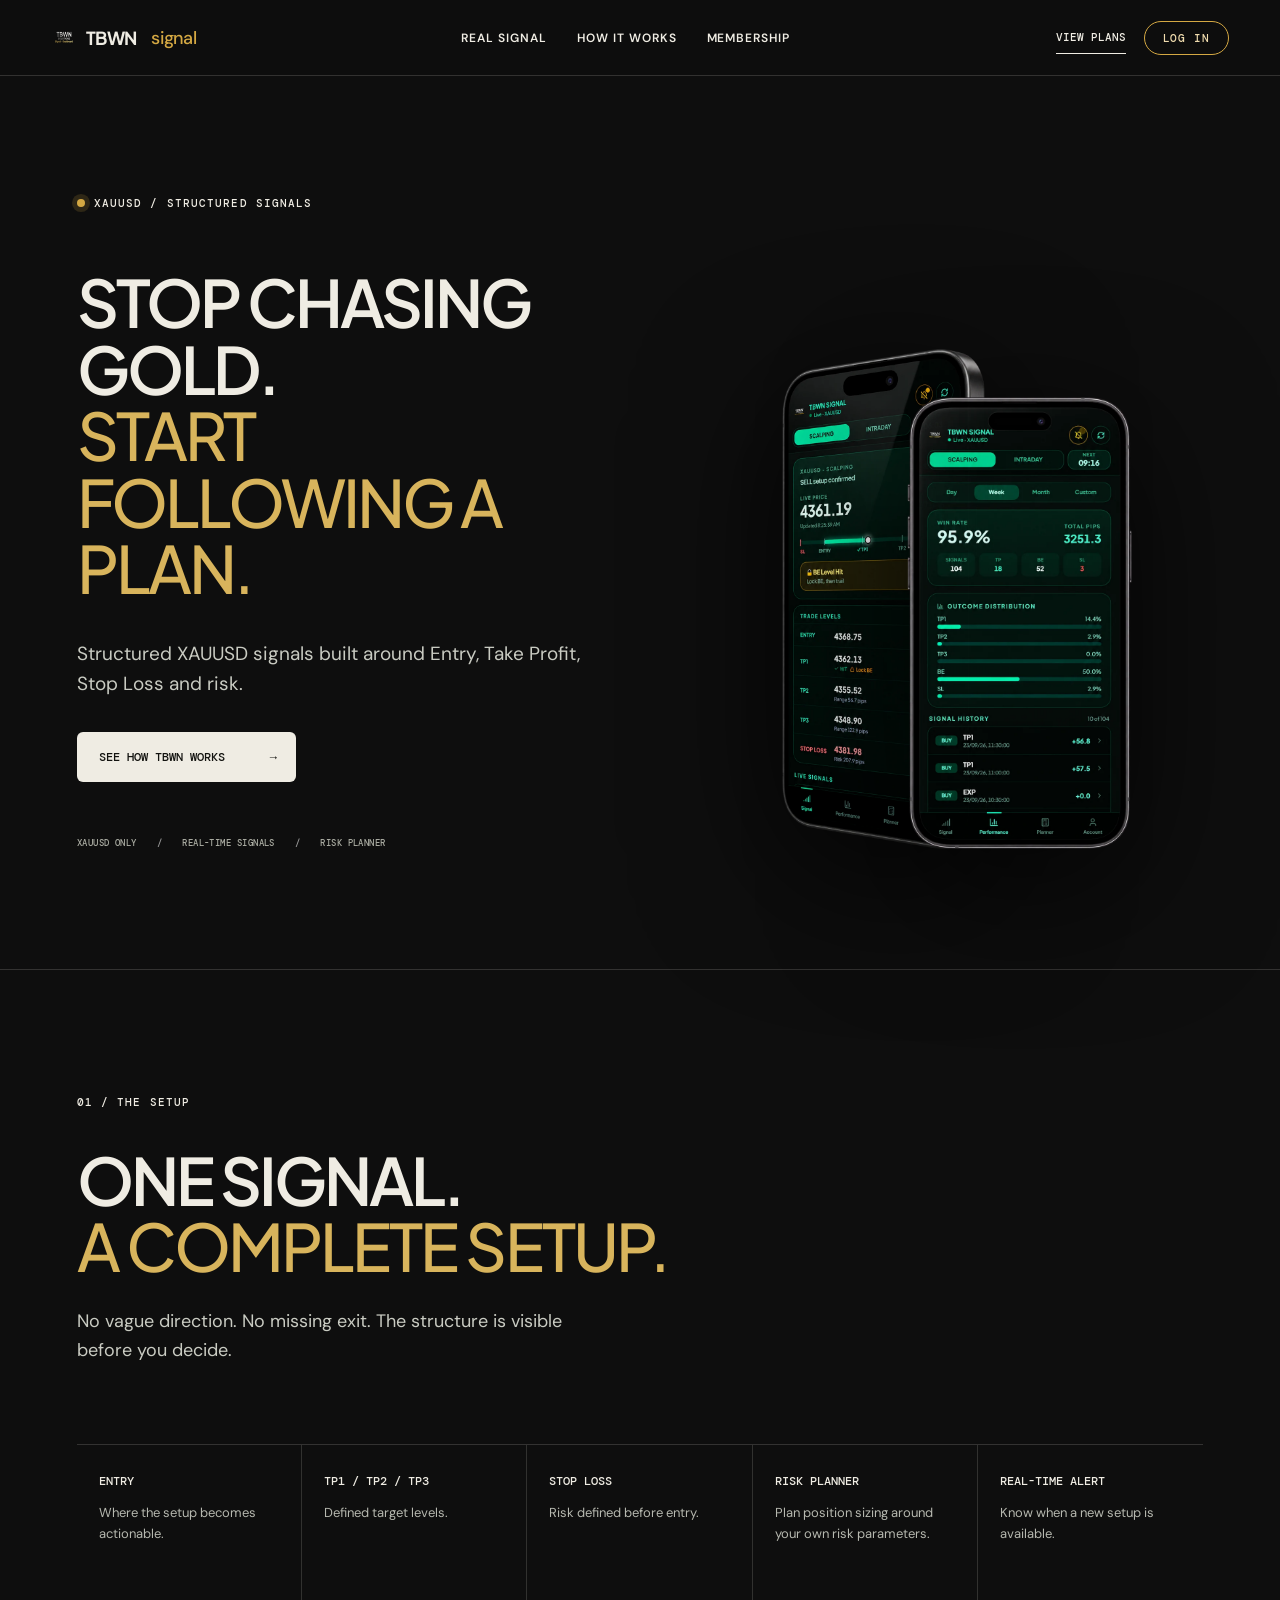
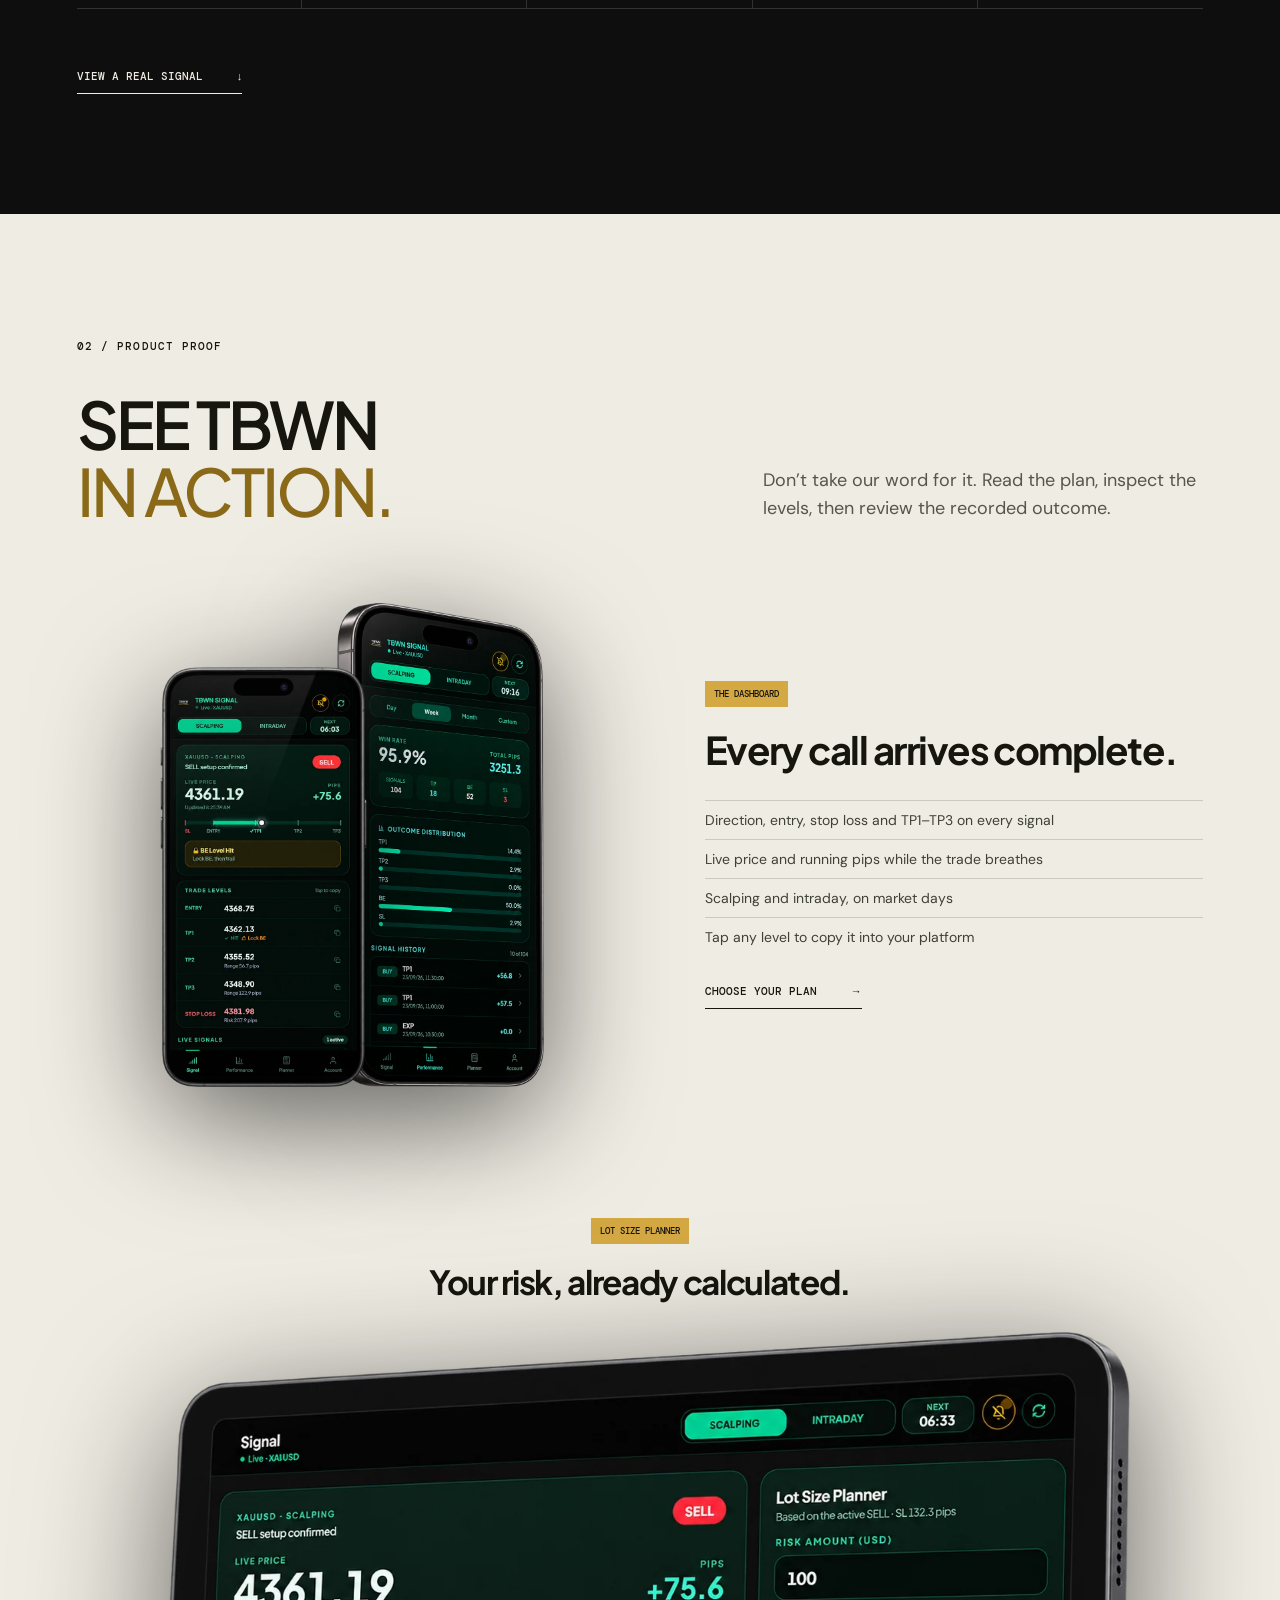
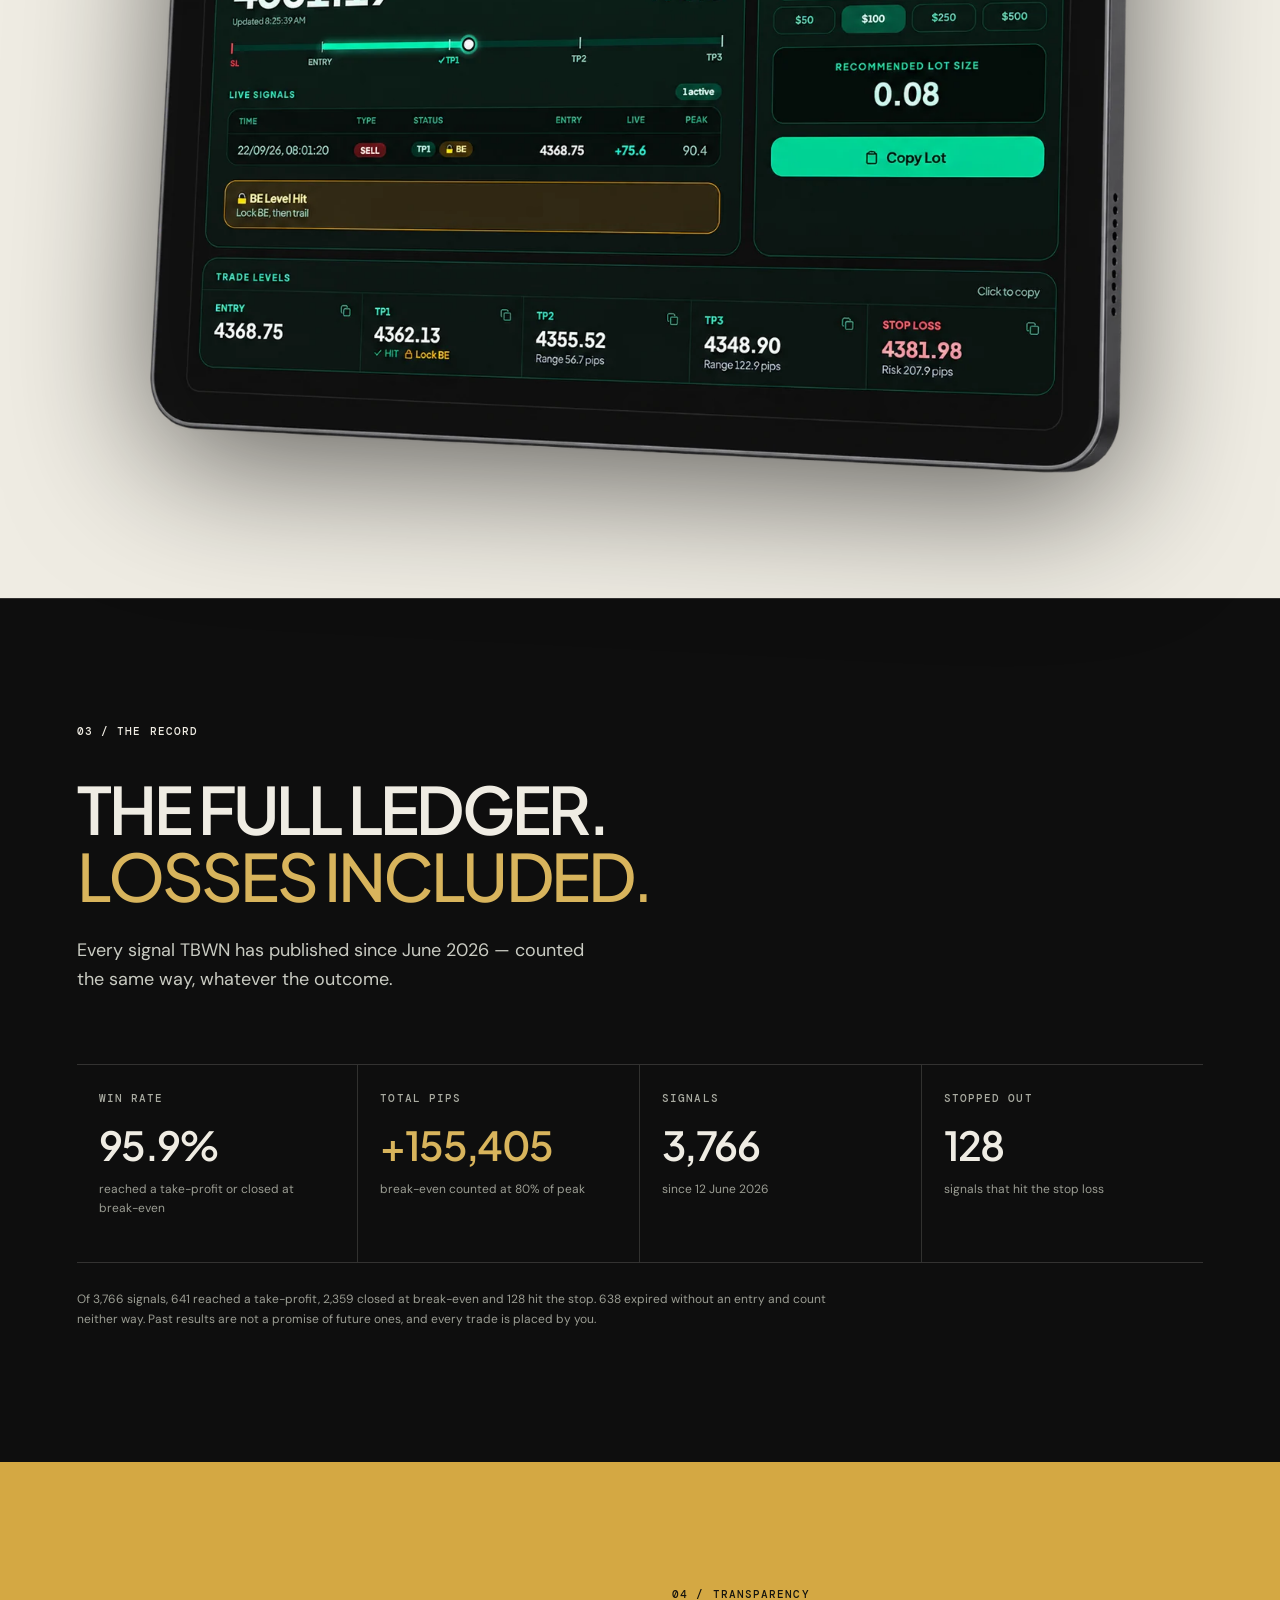
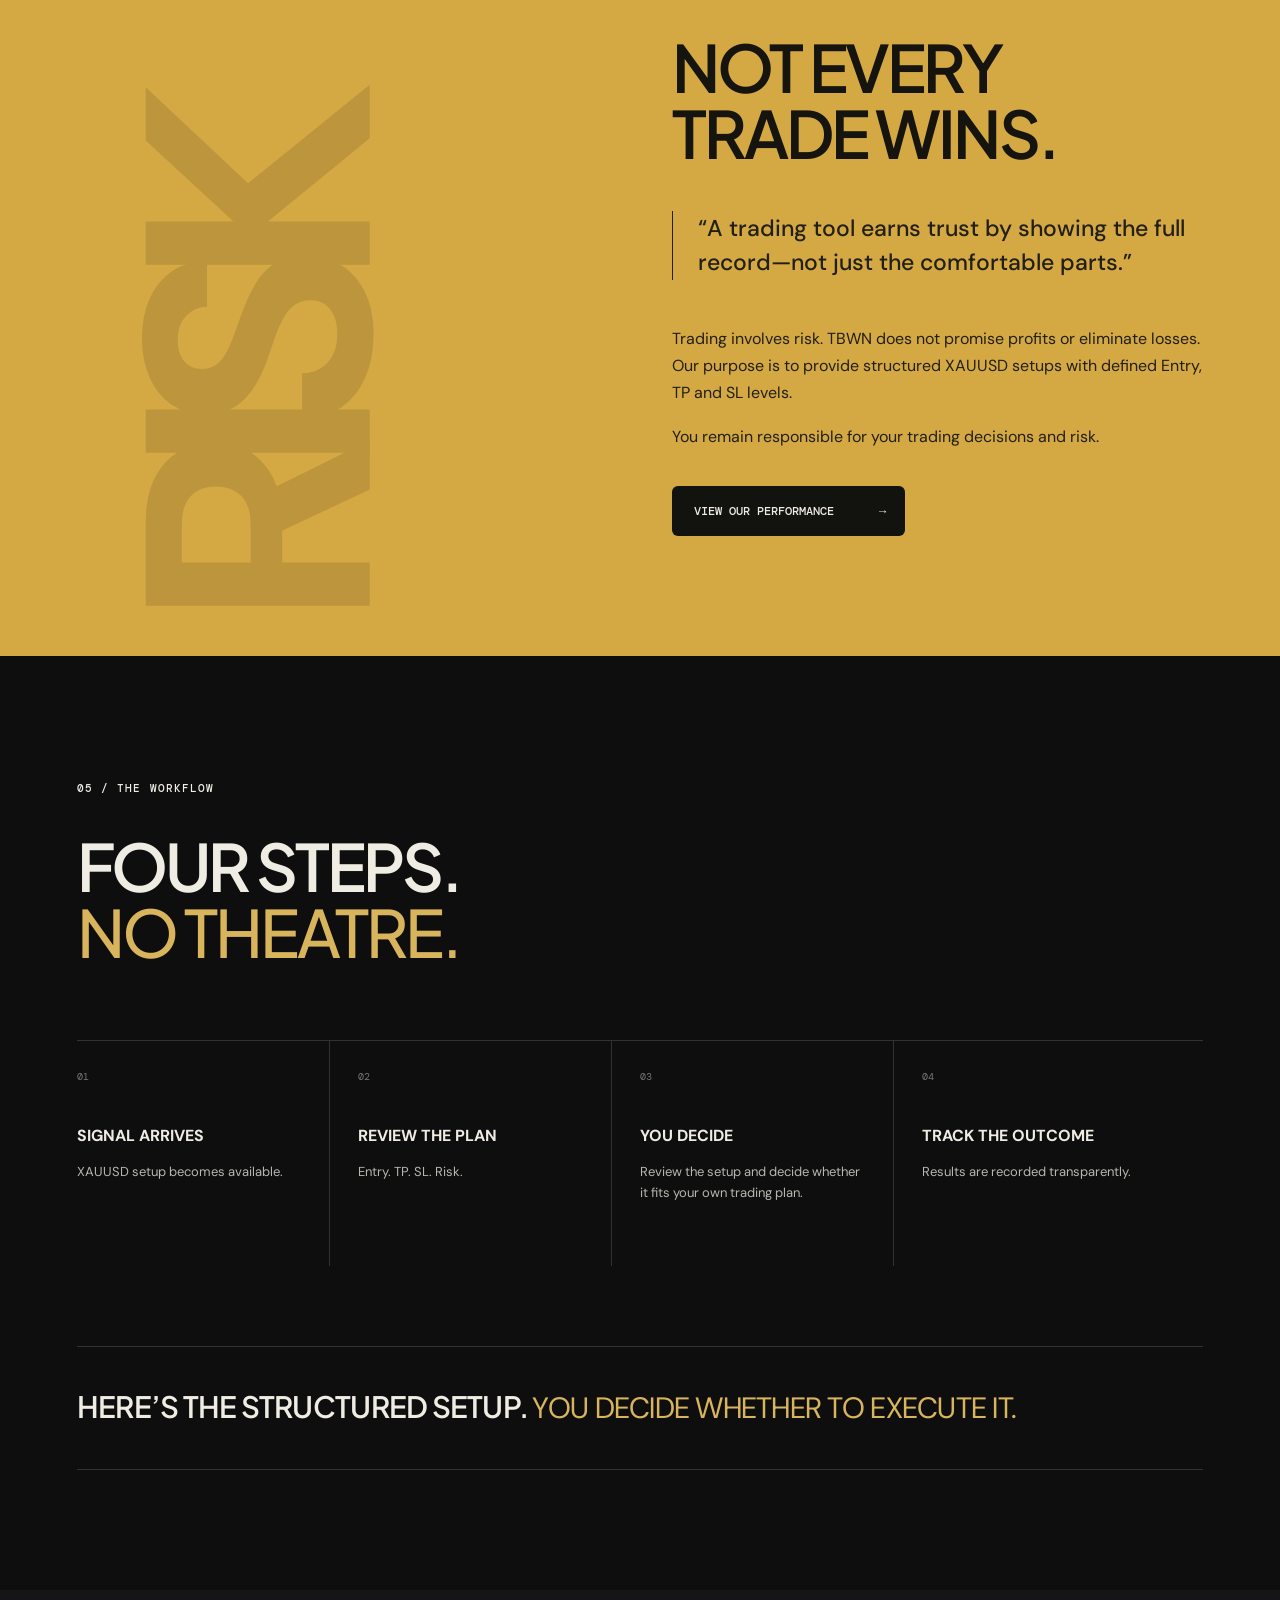
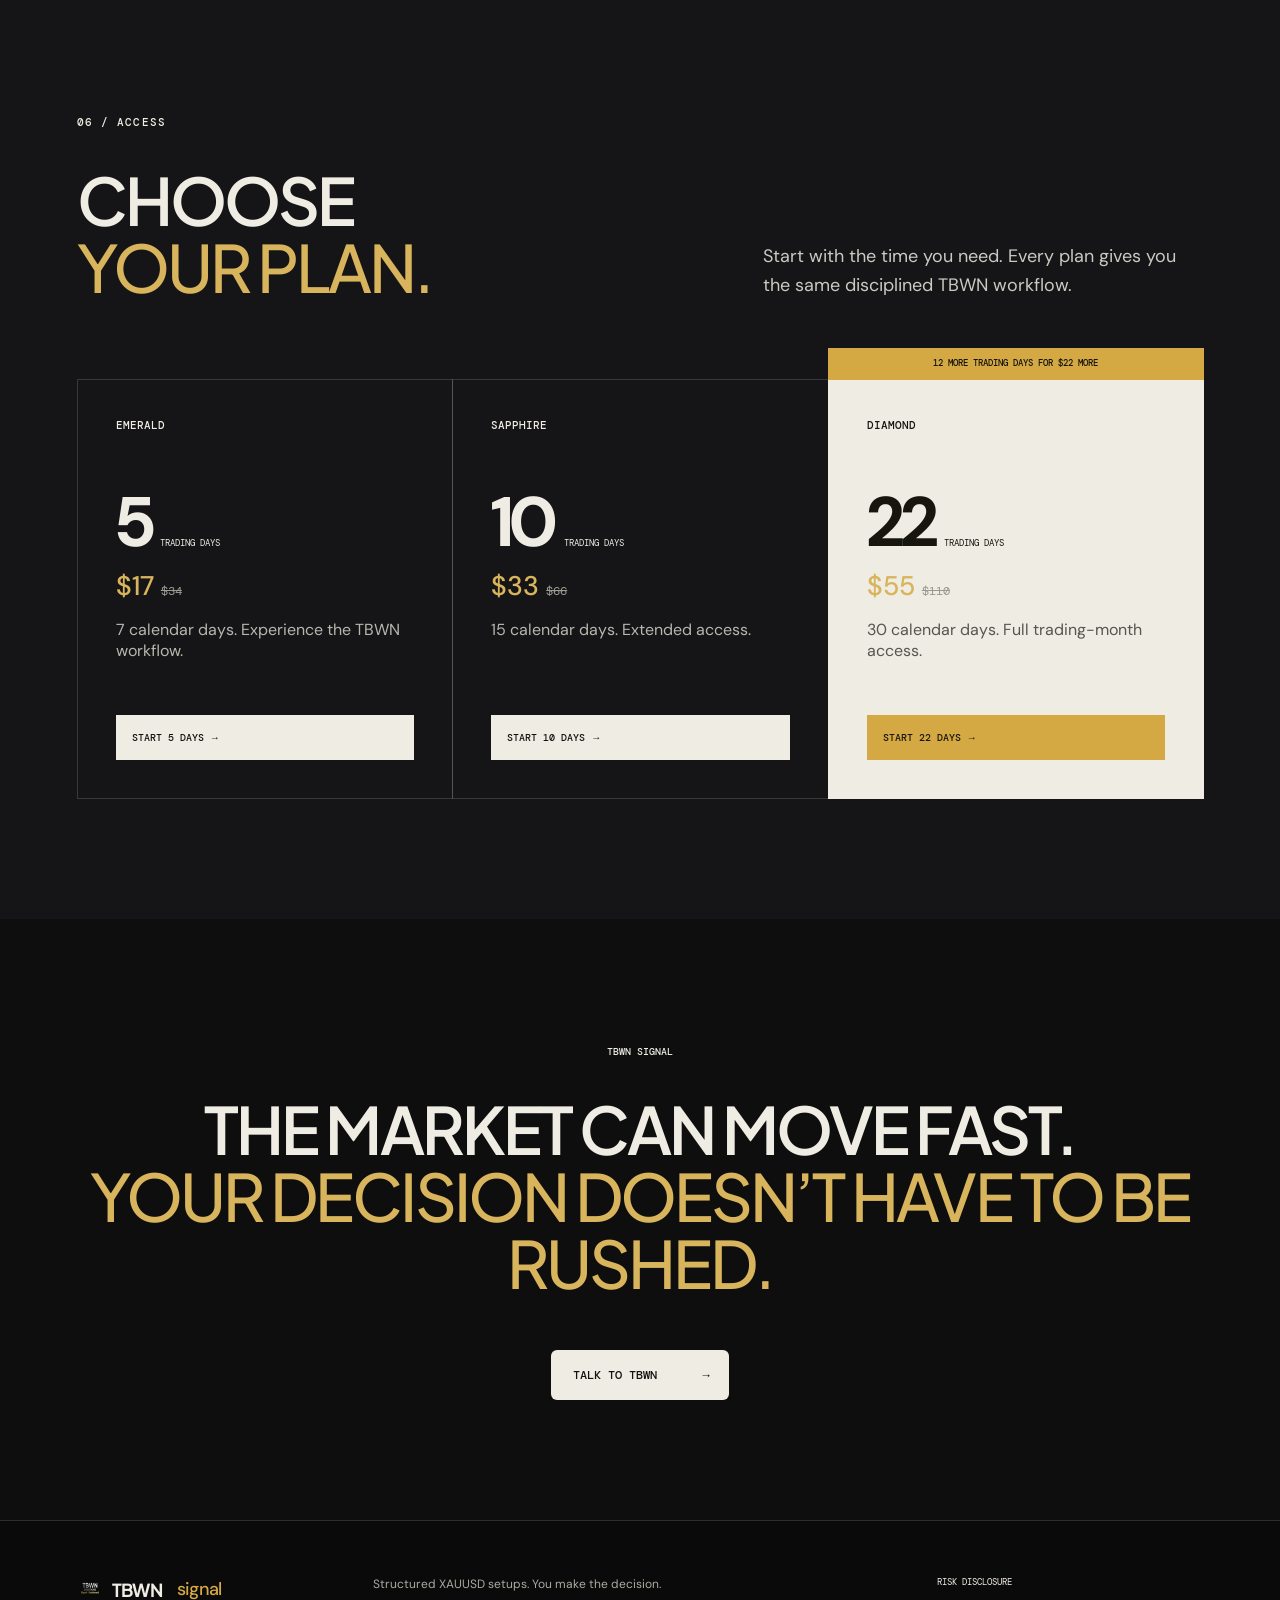
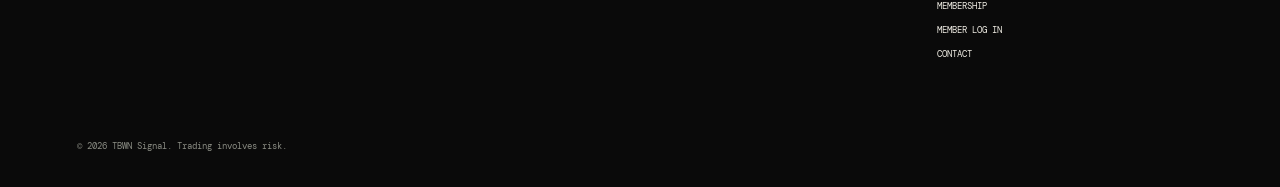
==== commit 568c08e2: "copy: pricing heading reads "CHOOSE YOUR PLAN" Also the link above it, which used the same phrase.  " ====
--- a/index.html
+++ b/index.html
@@ -67,7 +67,7 @@
             <li>Scalping and intraday, on market days</li>
             <li>Tap any level to copy it into your platform</li>
           </ul>
-          <a class="text-link" href="#plans" style="margin-top:28px">Choose a trading window <span>→</span></a>
+          <a class="text-link" href="#plans" style="margin-top:28px">Choose your plan <span>→</span></a>
         </div>
       </div>
 
@@ -106,7 +106,7 @@
     </section>
 
     <section id="plans" class="pricing section-pad">
-      <div class="section-intro horizontal"><div><span>06 / ACCESS</span><h2>CHOOSE YOUR<br><em>TRADING WINDOW.</em></h2></div><p>Start with the time you need. Every plan gives you the same disciplined TBWN workflow.</p></div>
+      <div class="section-intro horizontal"><div><span>06 / ACCESS</span><h2>CHOOSE<br><em>YOUR PLAN.</em></h2></div><p>Start with the time you need. Every plan gives you the same disciplined TBWN workflow.</p></div>
       <div class="plans">
         <article><span>EMERALD</span><h3>5 <small>TRADING DAYS</small></h3><strong>$17 <small style="font:400 12px DM Mono,monospace;color:#9b9d93;text-decoration:line-through">$34</small></strong><p>7 calendar days. Experience the TBWN workflow.</p><a href="r/?plan=emerald">Start 5 days →</a></article>
         <article><span>SAPPHIRE</span><h3>10 <small>TRADING DAYS</small></h3><strong>$33 <small style="font:400 12px DM Mono,monospace;color:#9b9d93;text-decoration:line-through">$66</small></strong><p>15 calendar days. Extended access.</p><a href="r/?plan=sapphire">Start 10 days →</a></article>
--- a/assets/site.css
+++ b/assets/site.css
@@ -142,3 +142,32 @@
 .demo-strip b{background:#d4a843;color:#17150f;padding:4px 7px;border-radius:3px}
 .demo-strip span{color:#a9aba1;text-transform:none;letter-spacing:0;font-family:'DM Sans',sans-serif;font-size:12px}
 @media(max-width:900px){.page{padding:60px 6vw 90px}.page-head{grid-template-columns:1fr;gap:28px;padding-bottom:38px}.card{padding:24px}.demo-strip{flex-wrap:wrap;gap:8px}}
+
+/* ── mobile pass ────────────────────────────────────────────────────────────
+   Three things the desktop layout hid: the ledger's numbers forced their grid
+   track wider than the screen, the mono labels sat at 9–10px, and the footer
+   and inline links were 12–17px tall — smaller than a fingertip. */
+@media(max-width:600px){
+  .record-grid{grid-template-columns:1fr 1fr}
+  .record-grid article{min-width:0;padding:20px 16px 30px}
+  .record-grid strong{font-size:28px}
+  .record-grid b{font-size:10px}
+  .record-grid small{font-size:11px}
+  .record-note{font-size:13px}
+
+  .eyebrow,.section-intro>span,.section-intro>div>span,.transparency-copy>span,
+  .micro-strip,.demo-badge,.steps i,.plans article>span,.plans a,.value-callout,
+  .field label,.inline-links,.nav-cta,.nav-login,.text-link,.btn-gold,.btn-ghost,
+  .demo-strip,footer>div{font-size:11px}
+  .field .hint,.note{font-size:12.5px}
+
+  footer>div a{display:block;padding:9px 0}
+  footer small{font-size:10px}
+  .inline-links{gap:18px}
+  .inline-links a{padding:9px 0}
+  .nav-login{padding:11px 16px}
+  .text-link{padding:13px 0}
+  .plans h3 small{font-size:10px}
+  .site-header .brand{padding:8px 0}
+  .page{padding:54px 6vw 84px}
+}
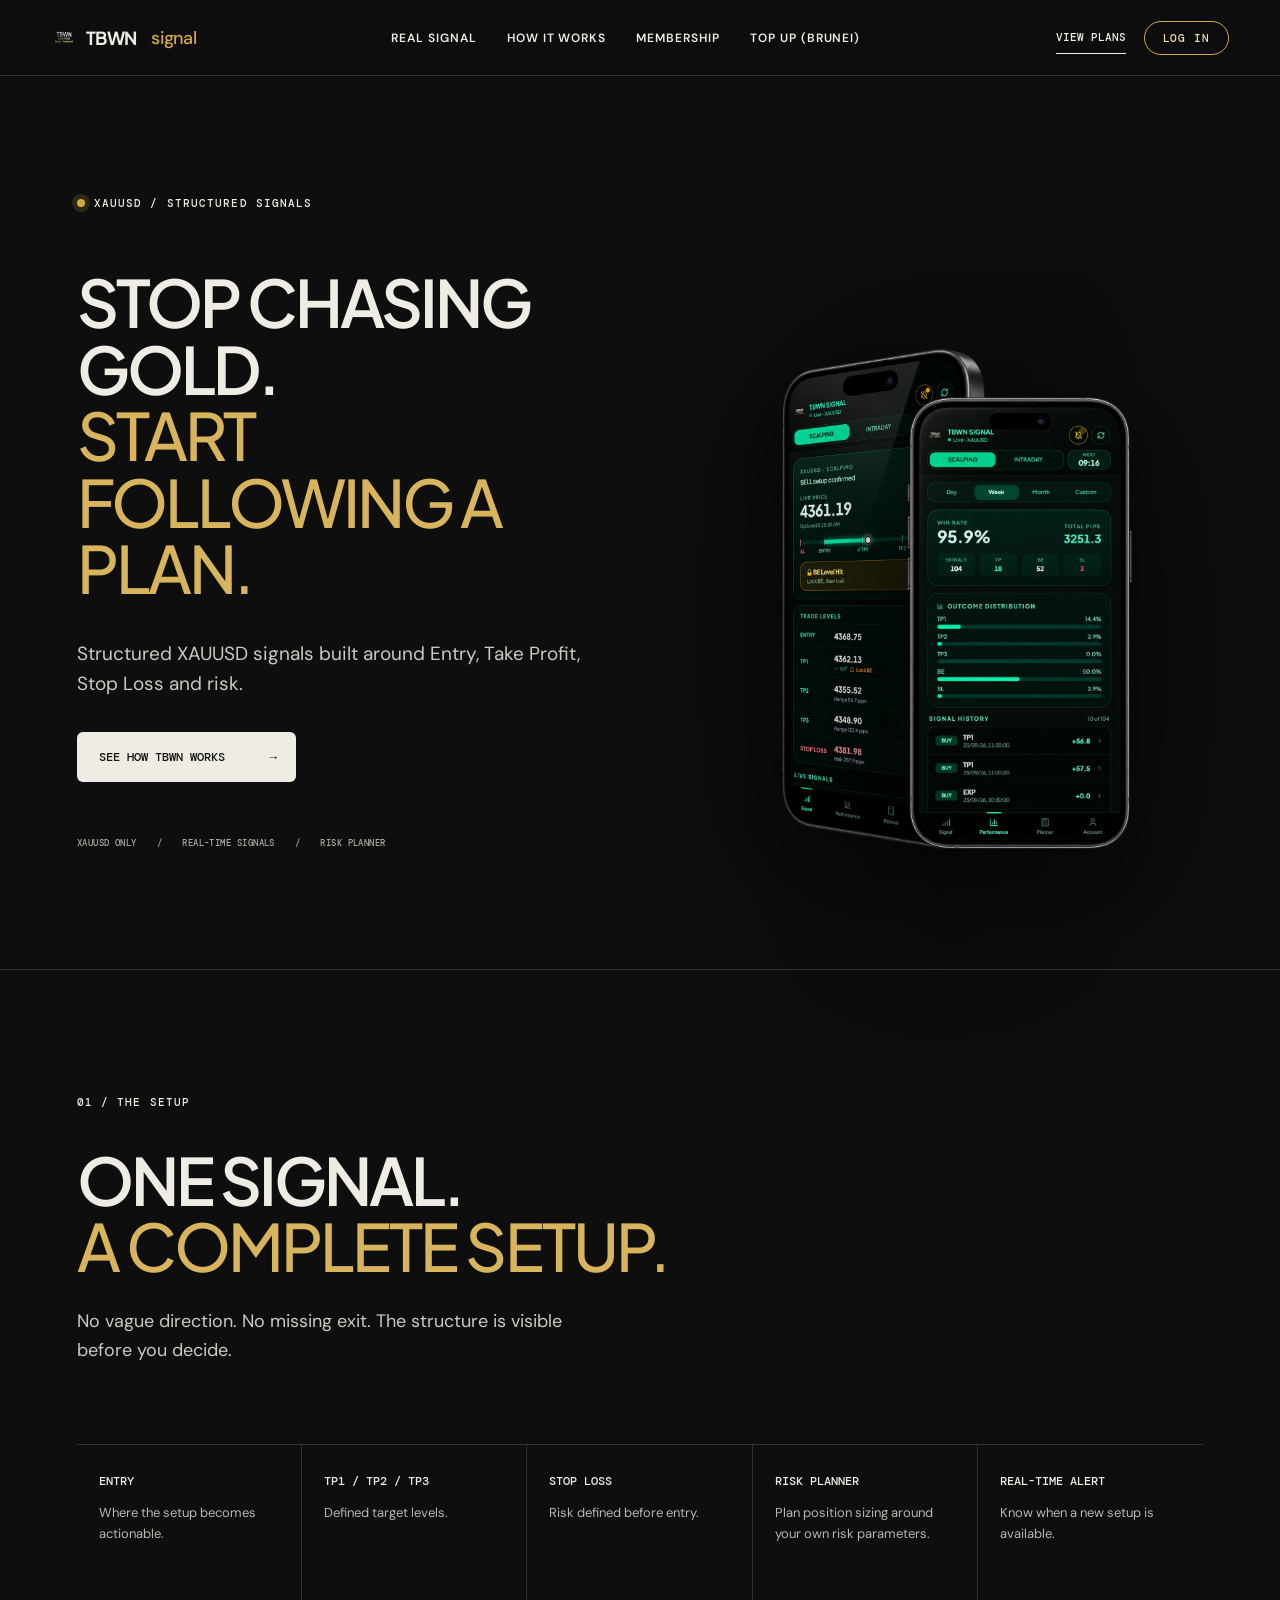
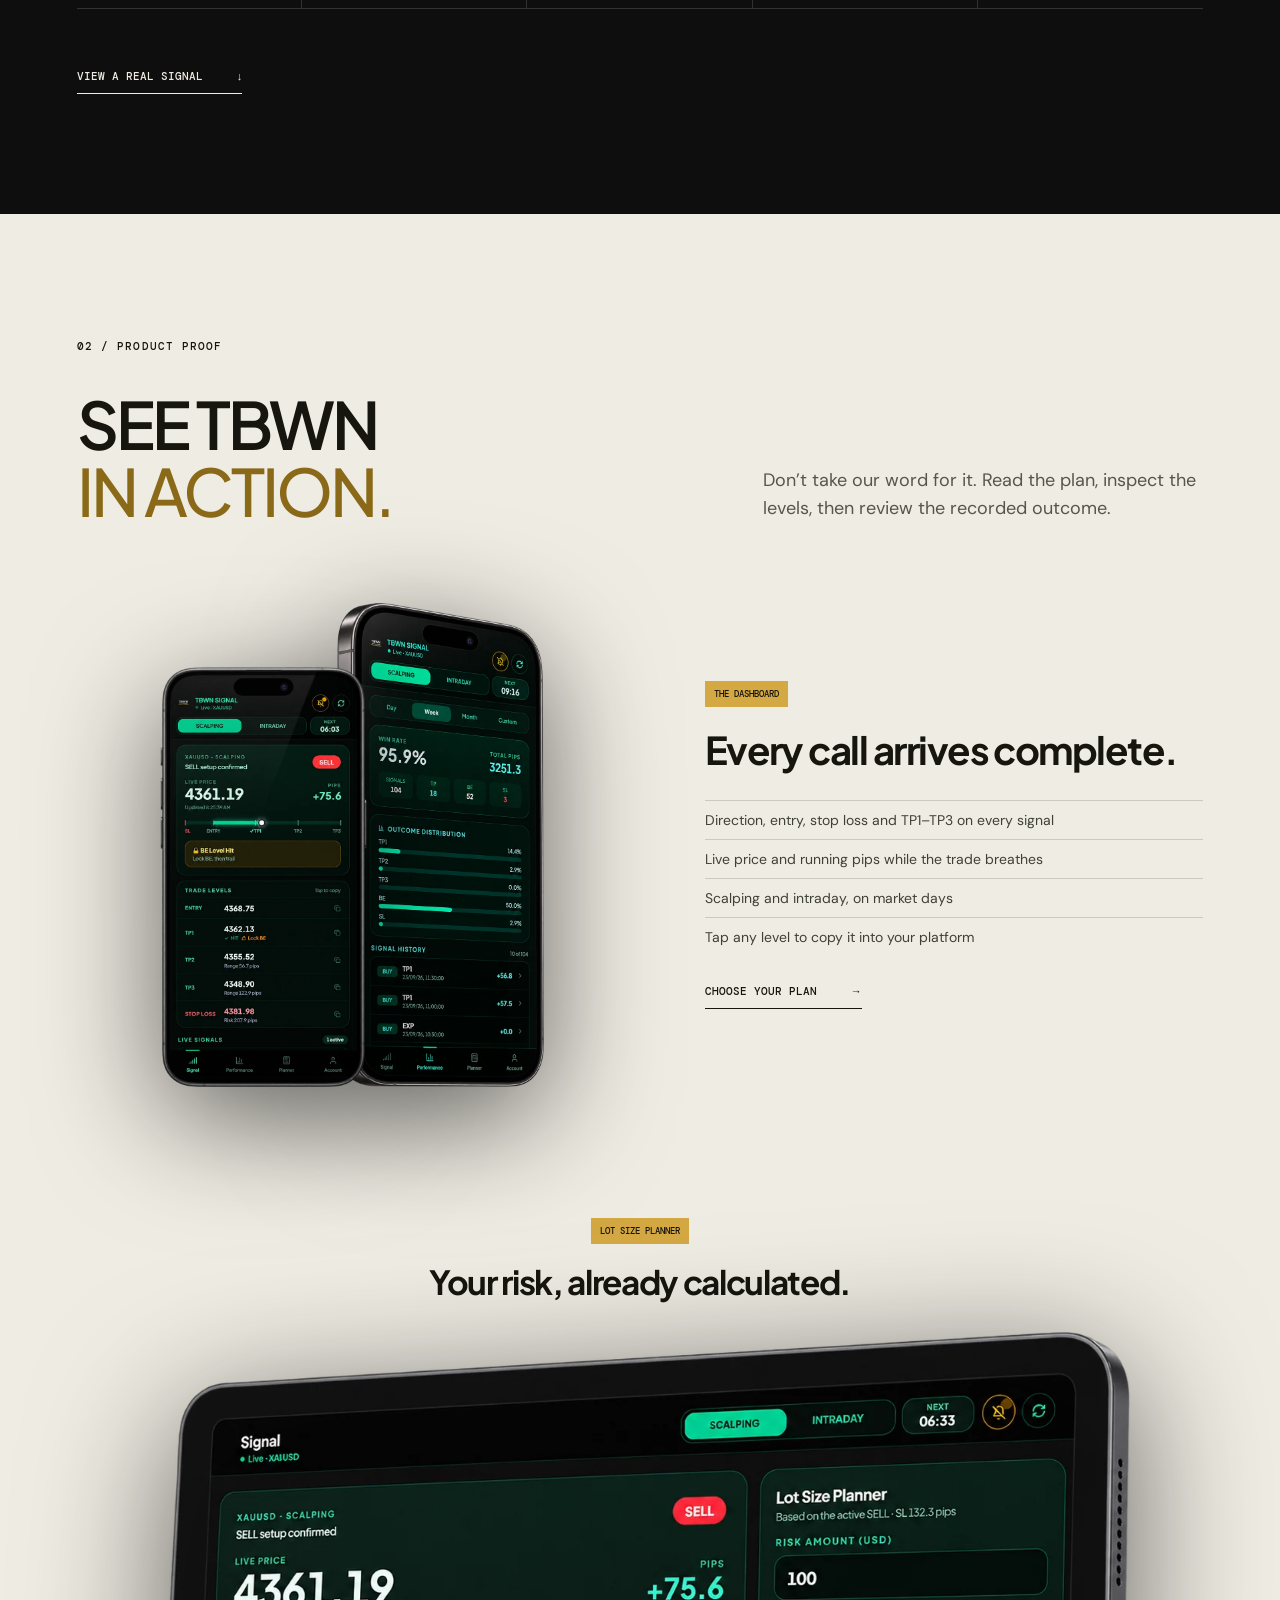
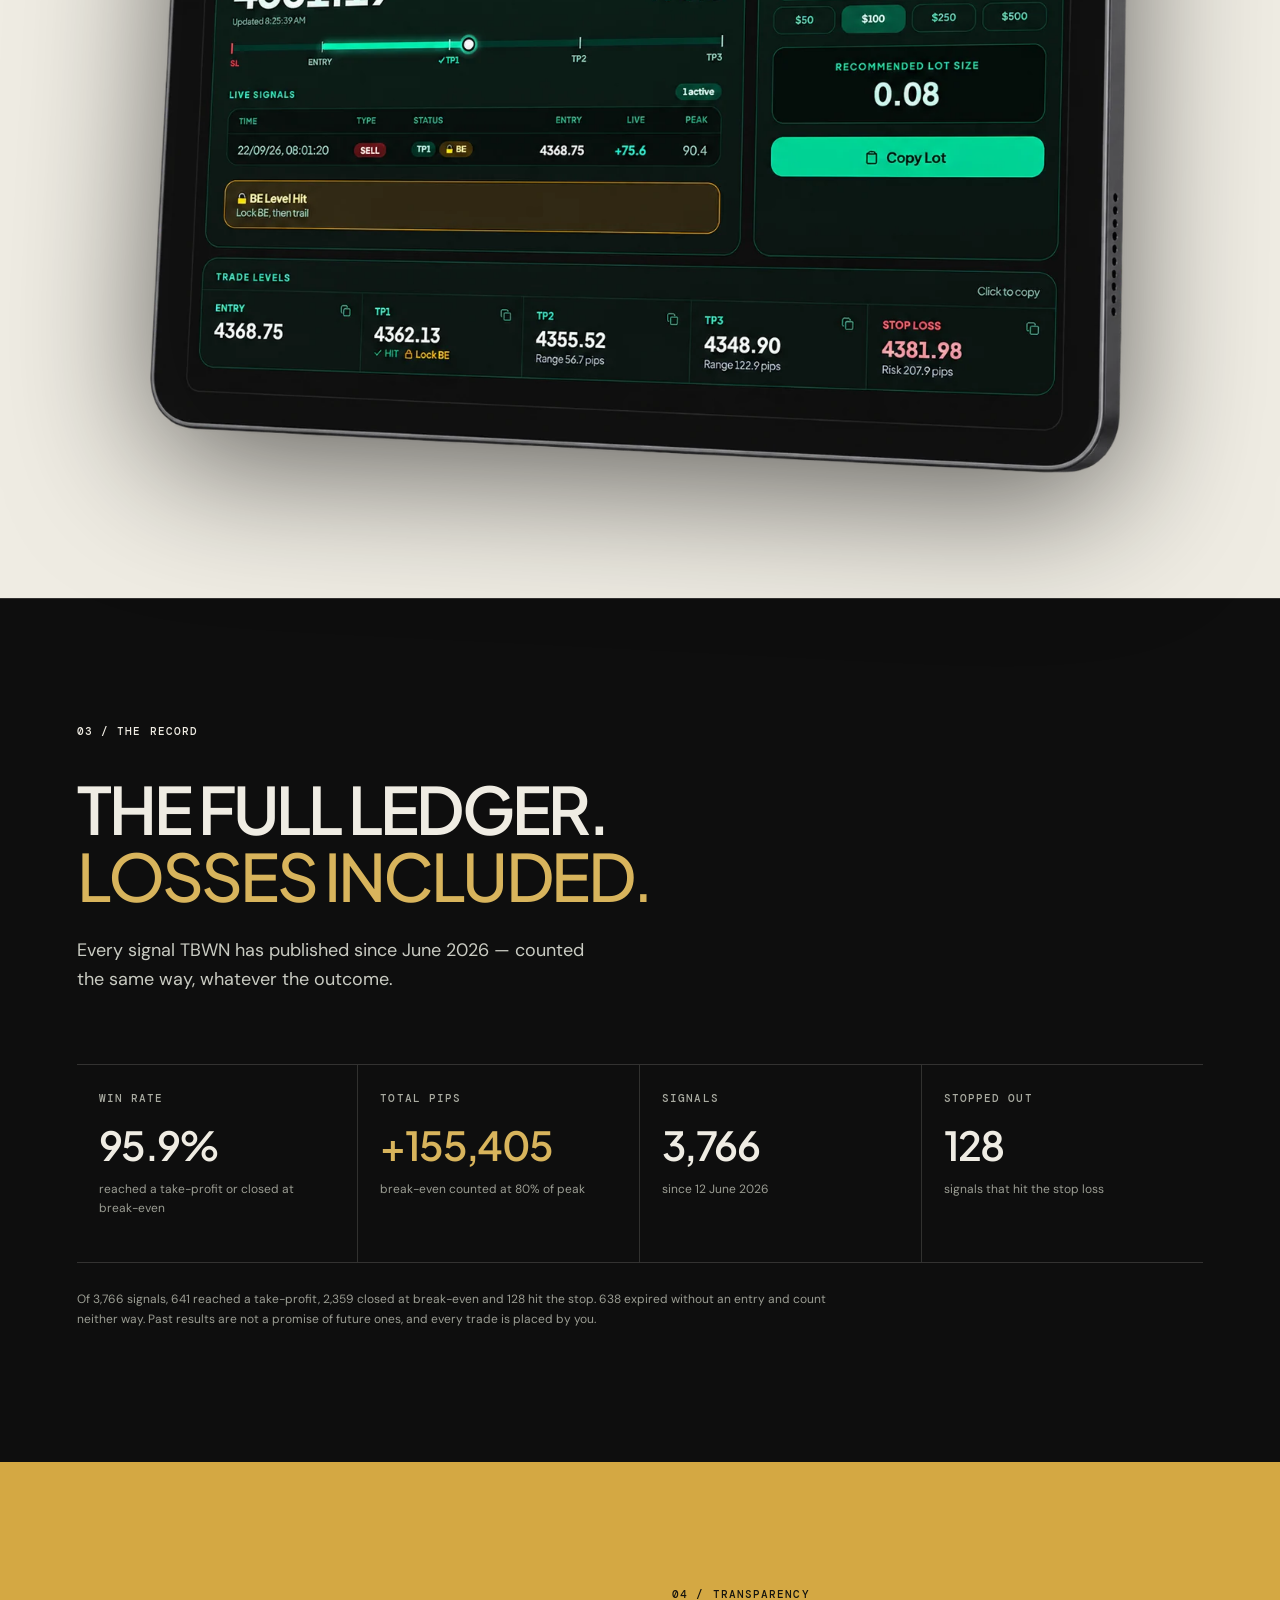
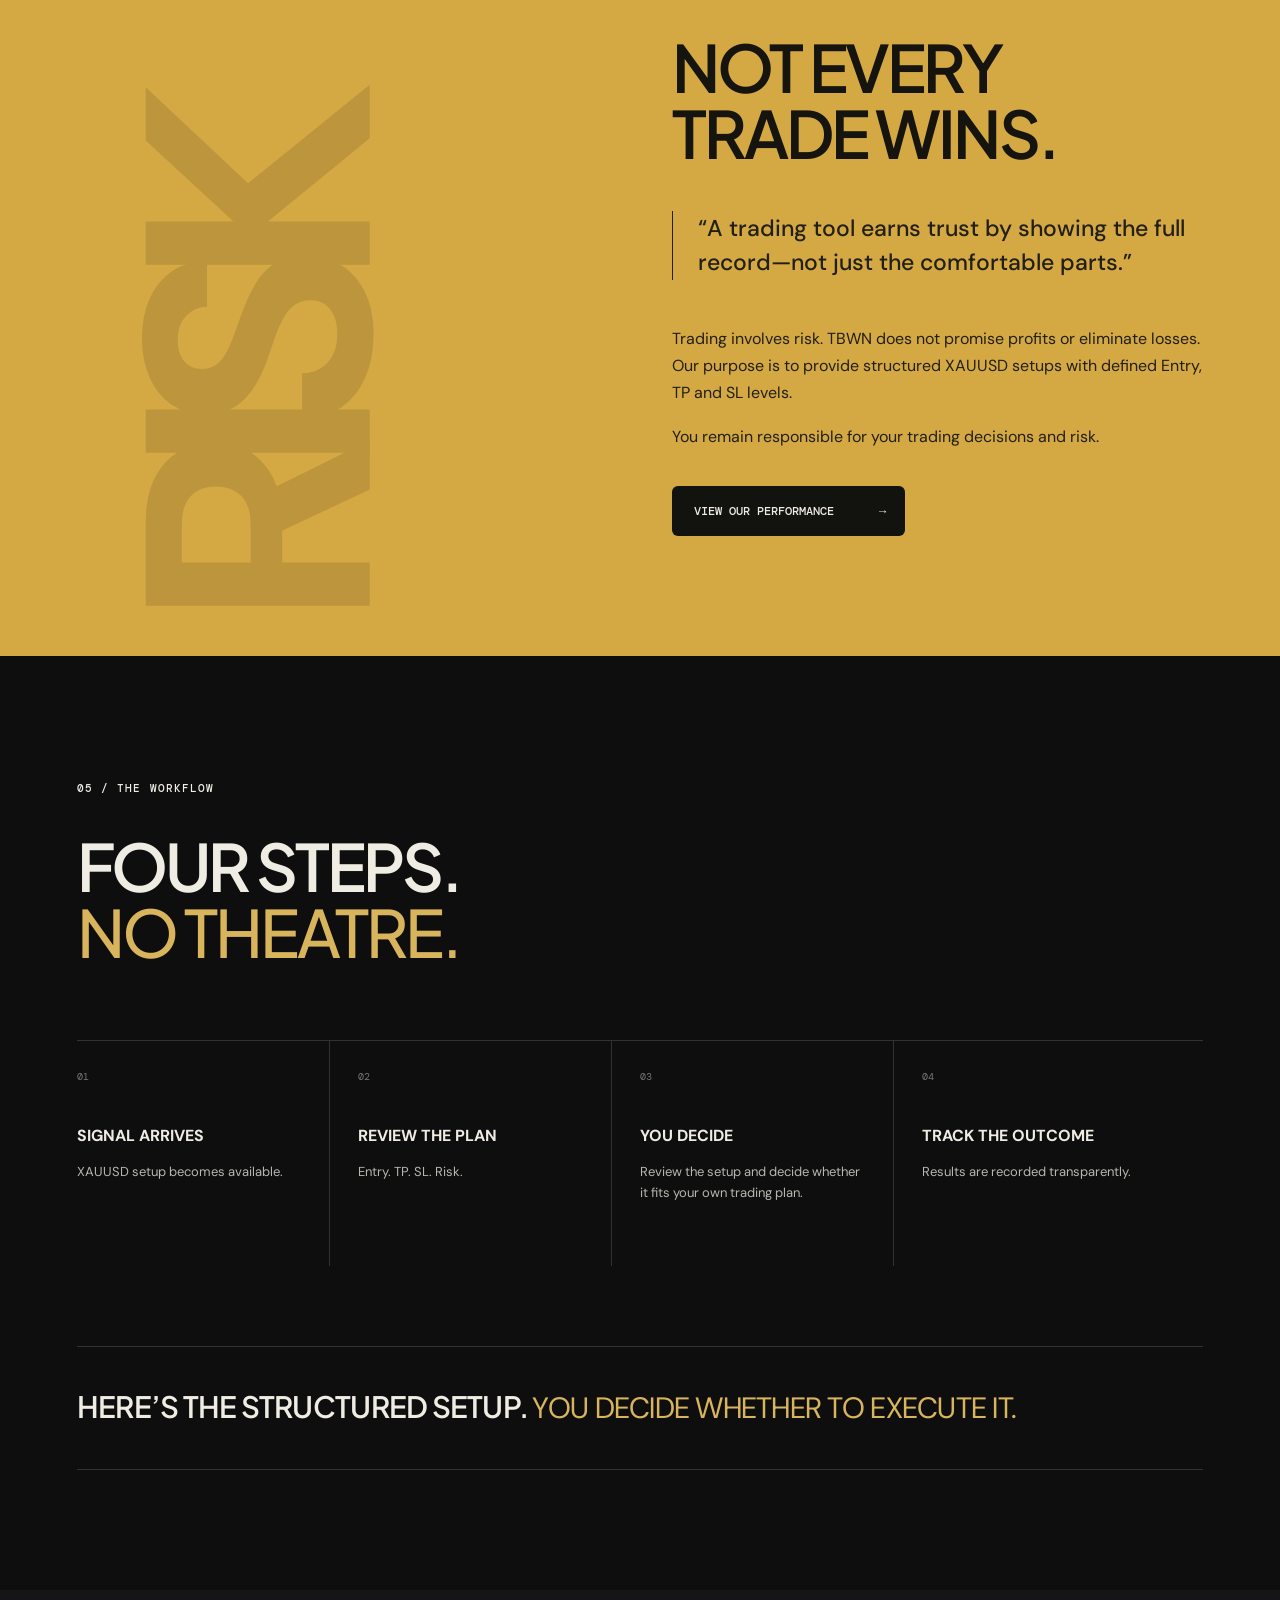
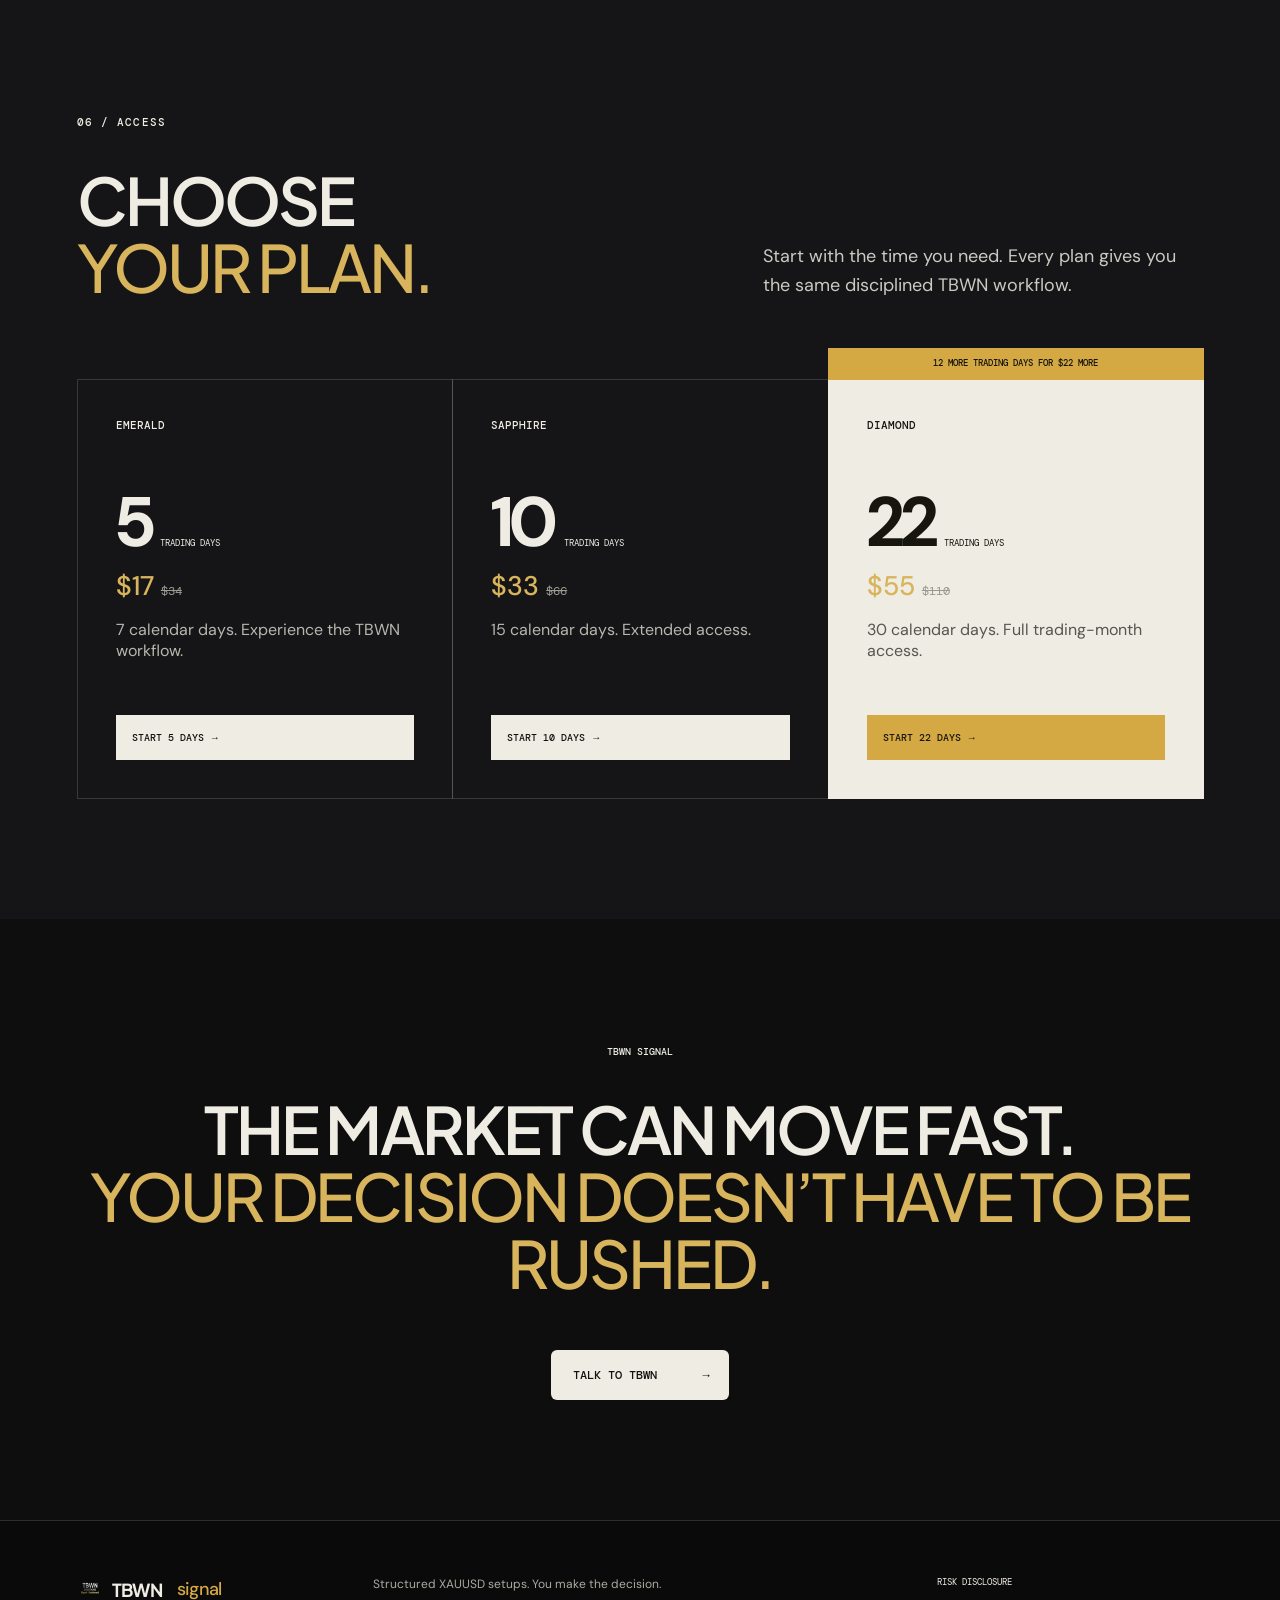
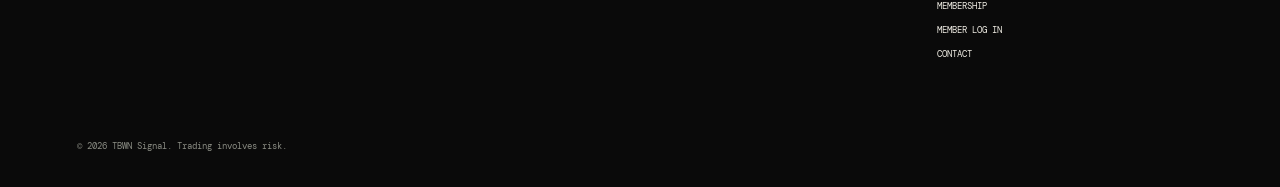
==== commit 0794e4ec: "feat: /topup demo — the Brunei top-up page Mirrors the live page: USD 20/7d, 50/14d, 100/30d presets" ====
--- a/index.html
+++ b/index.html
@@ -14,7 +14,7 @@
   <header class="site-header">
     <a class="brand" href="#top" aria-label="TBWN home"><img src="assets/tbwn-logo-nav.png" alt=""> TBWN<span>signal</span></a>
     <nav aria-label="Main navigation">
-      <a href="#signal">Real signal</a><a href="#process">How it works</a><a href="membership/">Membership</a>
+      <a href="#signal">Real signal</a><a href="#process">How it works</a><a href="membership/">Membership</a><a href="topup/">Top up (Brunei)</a>
     </nav>
     <div class="nav-actions">
       <a class="nav-cta" href="#plans">View plans</a>
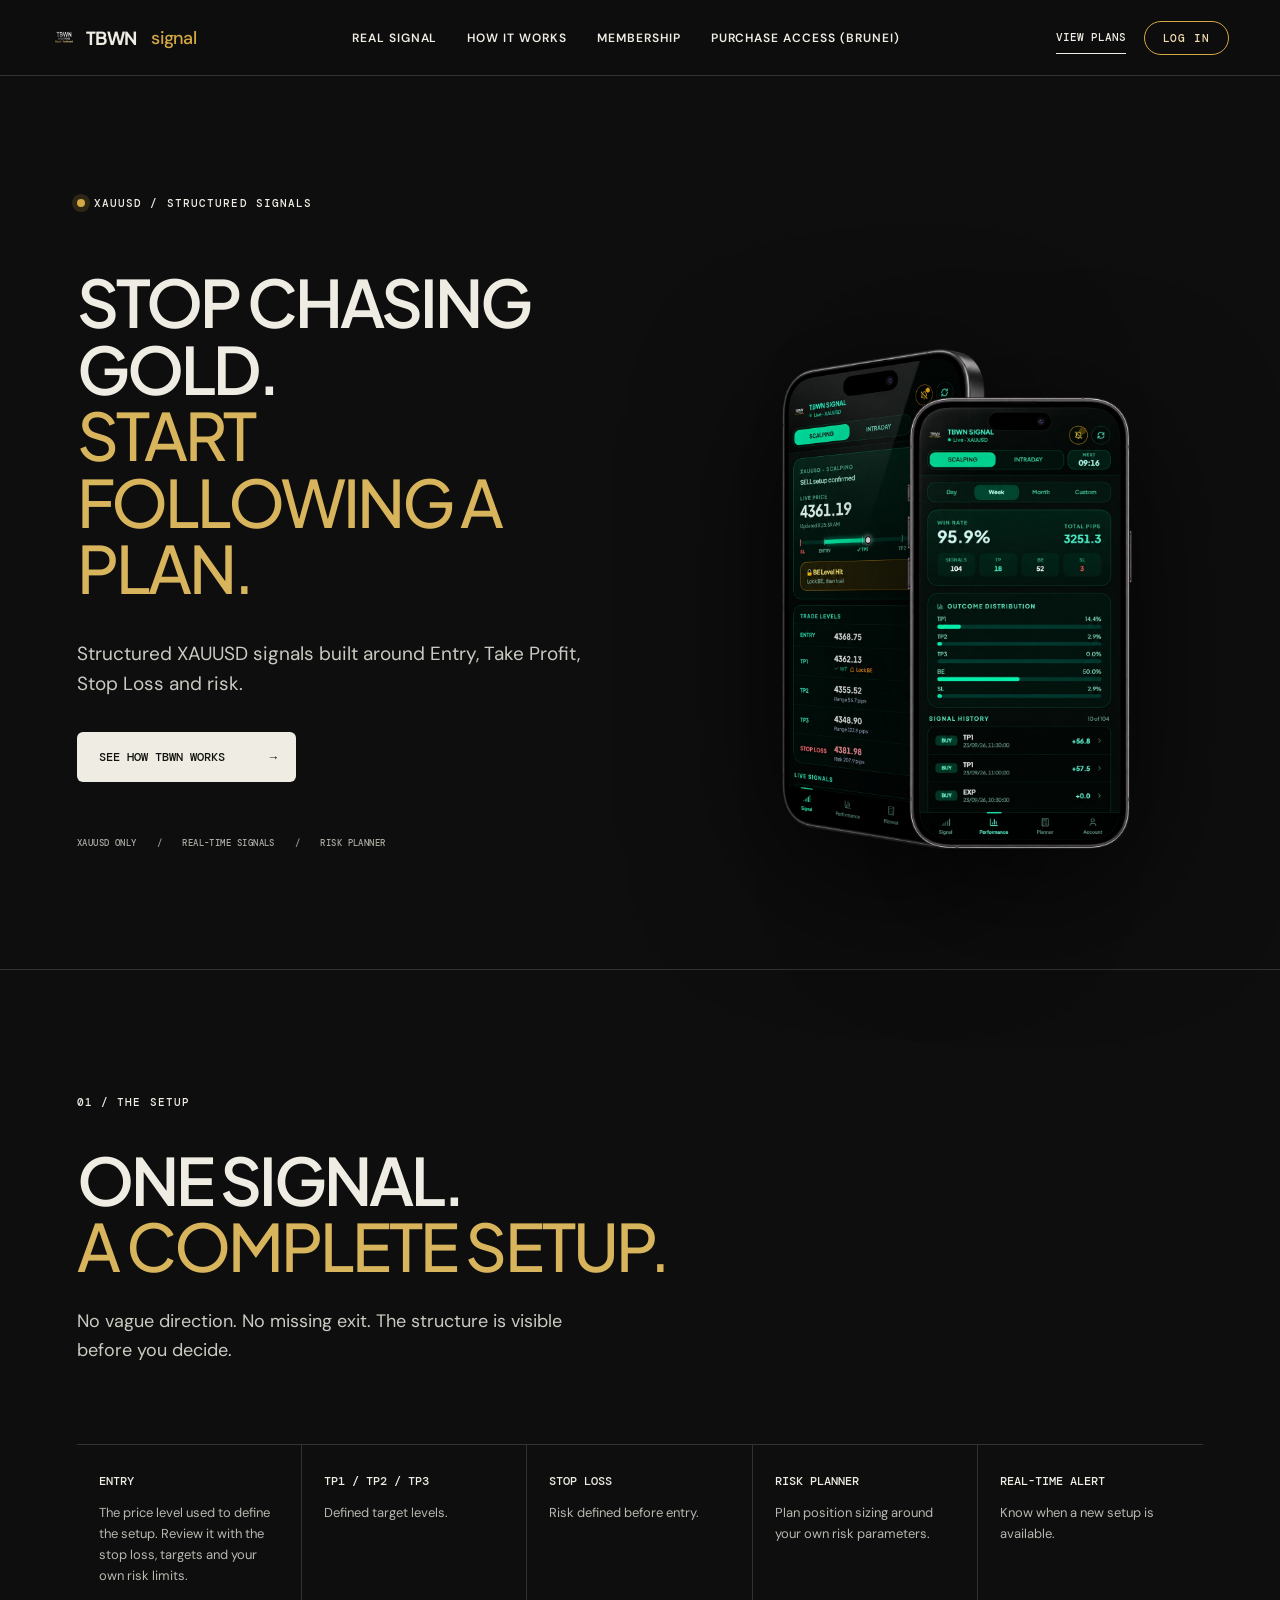
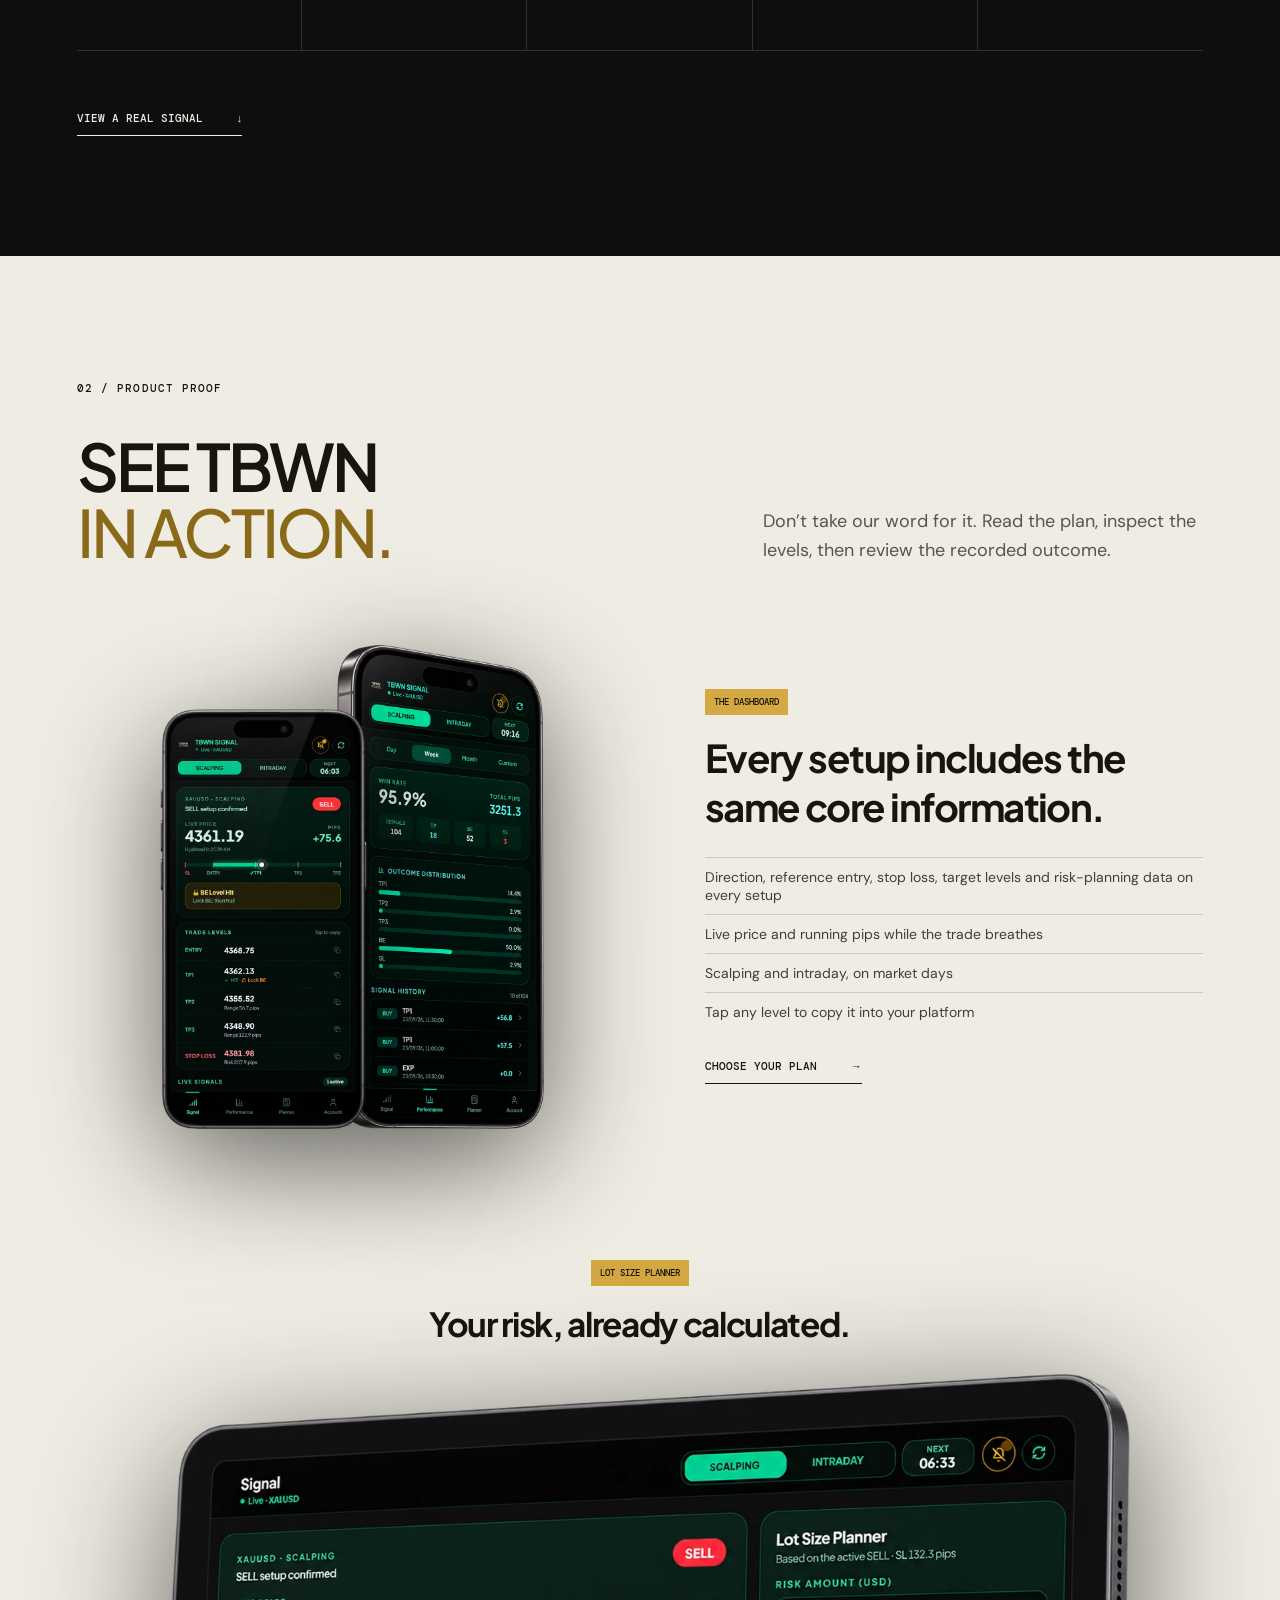
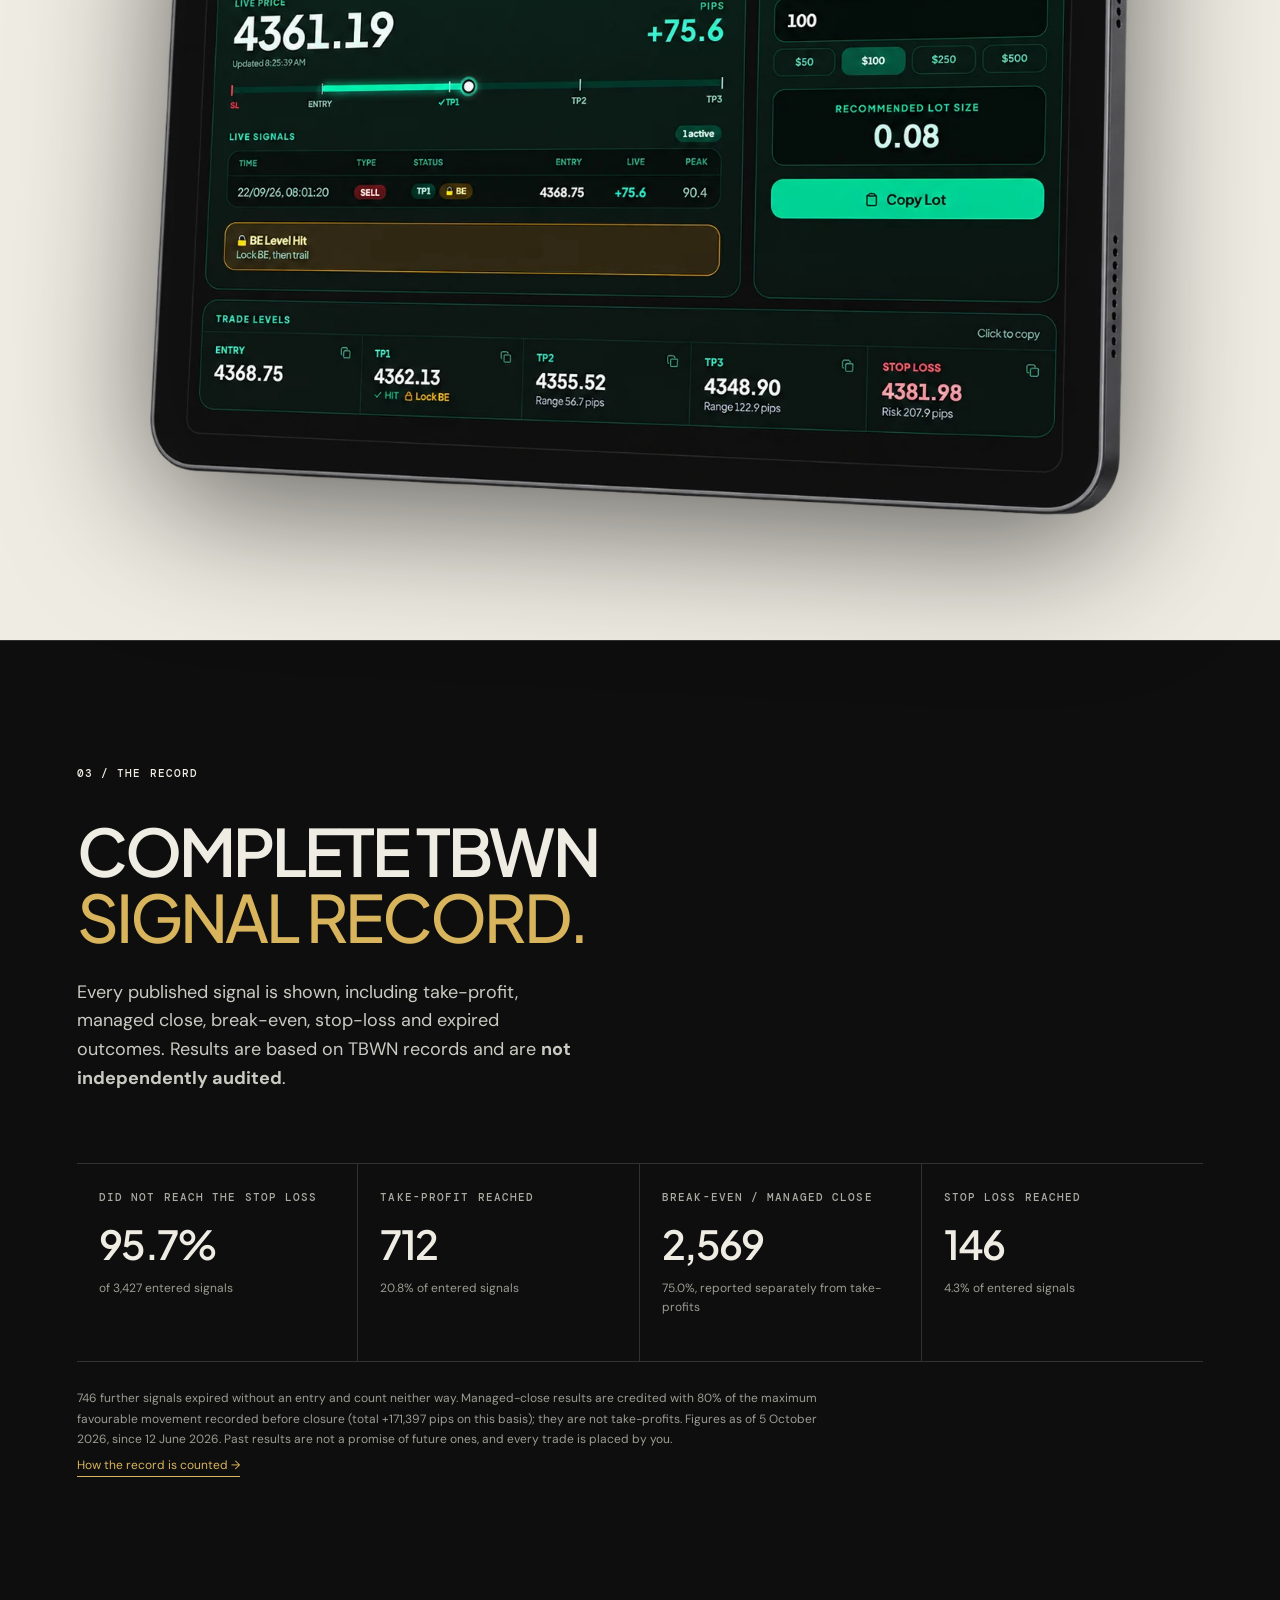
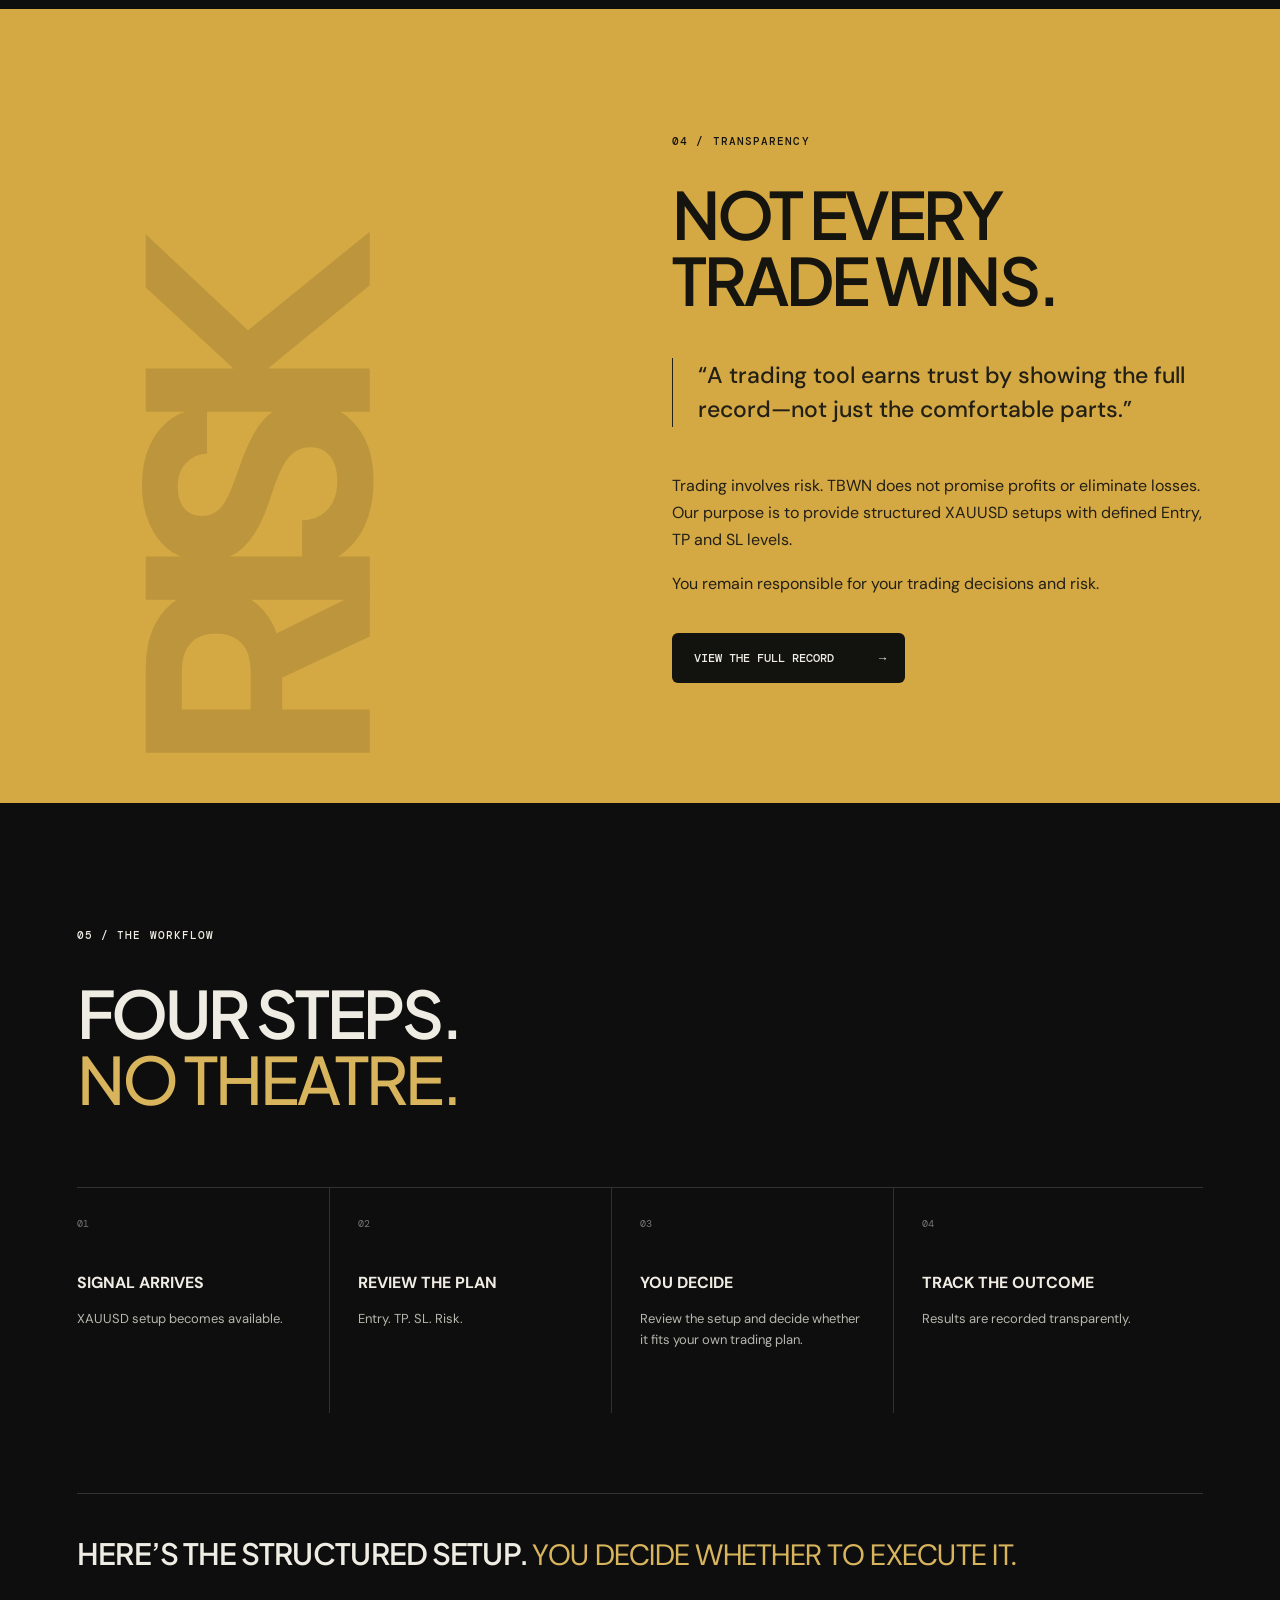
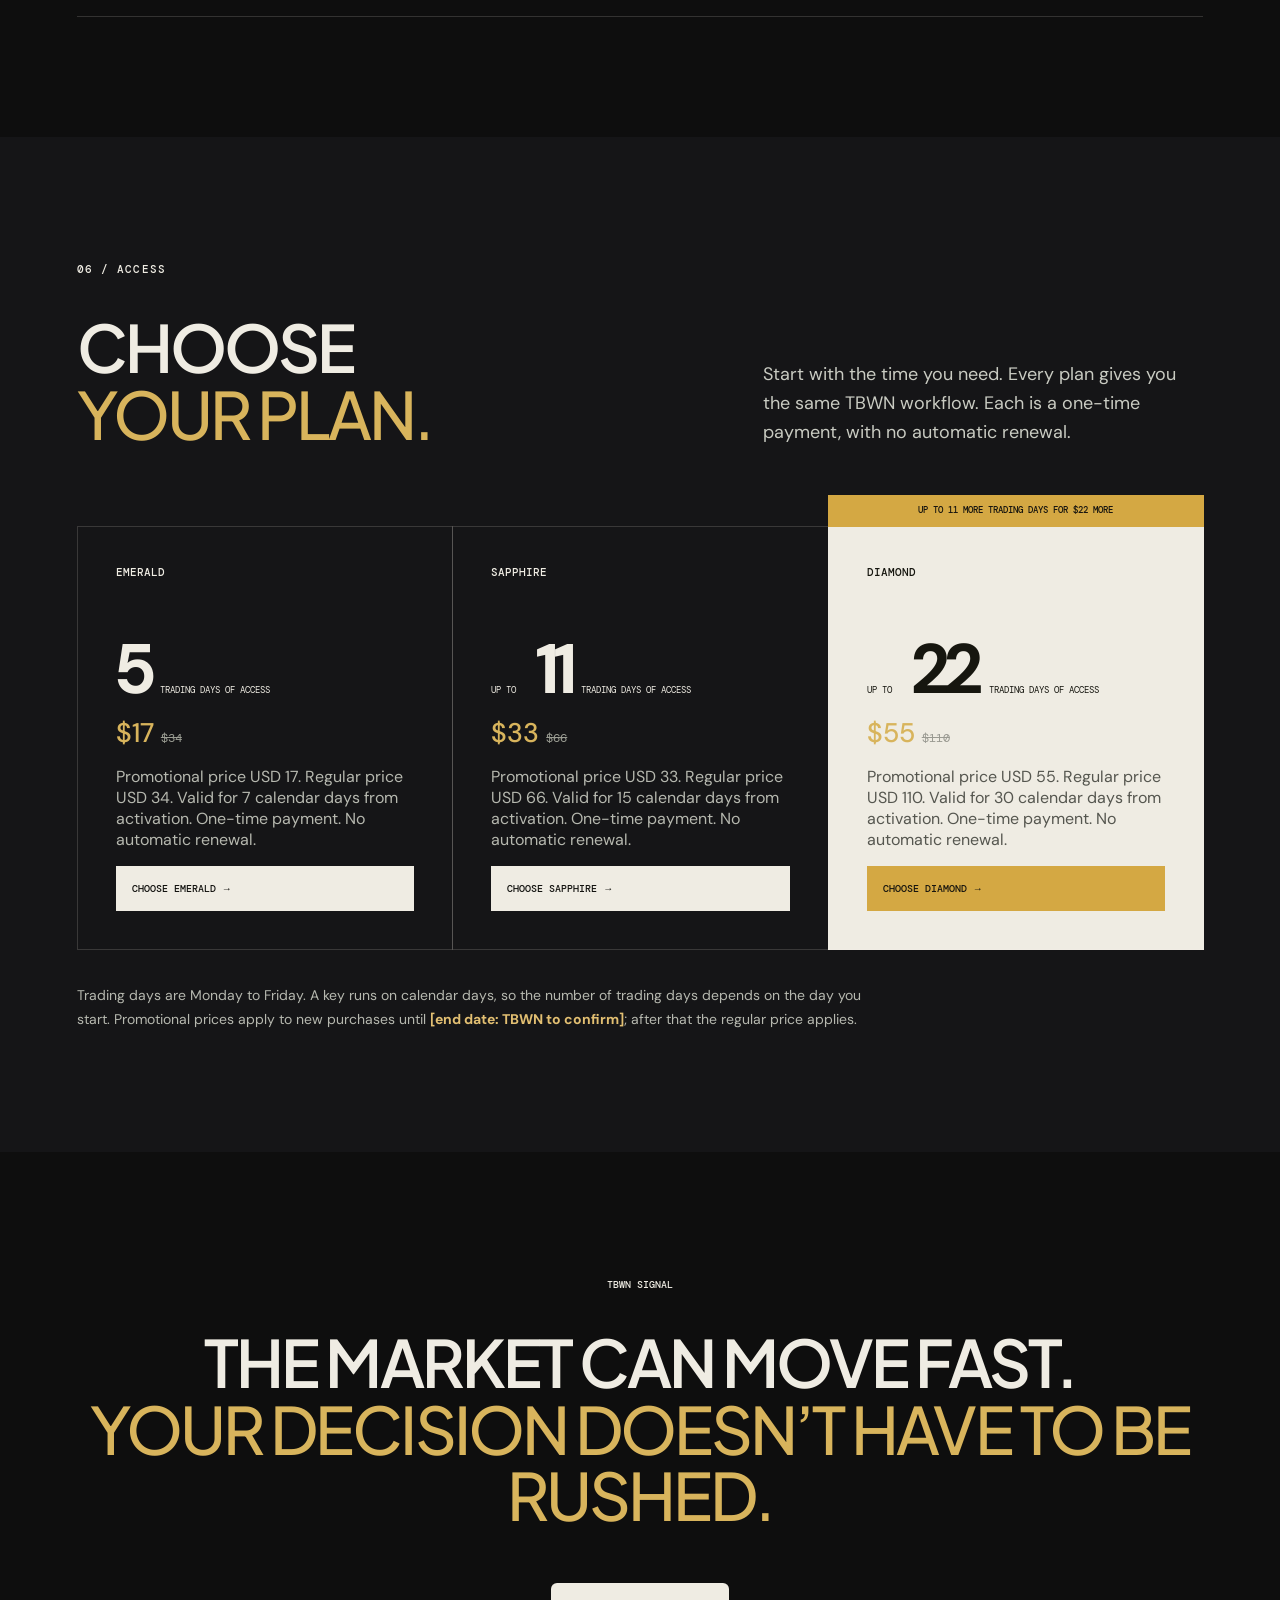
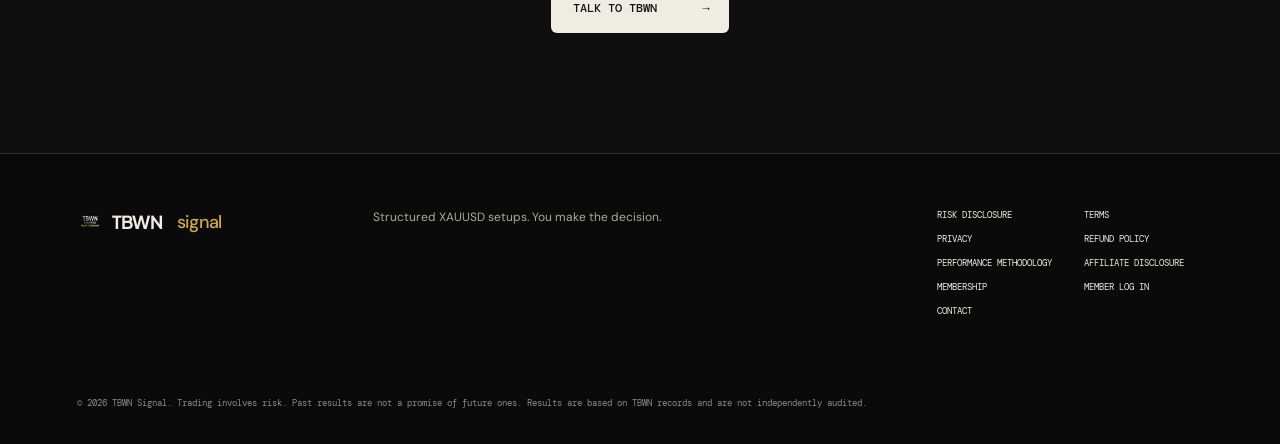
==== commit d28569d7: "copy: apply the Website Safety and Wording Review to the demo Landing record relabelled with the TP " ====
--- a/index.html
+++ b/index.html
@@ -14,7 +14,7 @@
   <header class="site-header">
     <a class="brand" href="#top" aria-label="TBWN home"><img src="assets/tbwn-logo-nav.png" alt=""> TBWN<span>signal</span></a>
     <nav aria-label="Main navigation">
-      <a href="#signal">Real signal</a><a href="#process">How it works</a><a href="membership/">Membership</a><a href="topup/">Top up (Brunei)</a>
+      <a href="#signal">Real signal</a><a href="#process">How it works</a><a href="membership/">Membership</a><a href="topup/">Purchase access (Brunei)</a>
     </nav>
     <div class="nav-actions">
       <a class="nav-cta" href="#plans">View plans</a>
@@ -42,7 +42,7 @@
     <section class="receive section-pad">
       <div class="section-intro"><span>01 / THE SETUP</span><h2>ONE SIGNAL.<br><em>A COMPLETE SETUP.</em></h2><p>No vague direction. No missing exit. The structure is visible before you decide.</p></div>
       <div class="receive-grid">
-        <article><b>ENTRY</b><p>Where the setup becomes actionable.</p></article>
+        <article><b>ENTRY</b><p>The price level used to define the setup. Review it with the stop loss, targets and your own risk limits.</p></article>
         <article><b>TP1 / TP2 / TP3</b><p>Defined target levels.</p></article>
         <article><b>STOP LOSS</b><p>Risk defined before entry.</p></article>
         <article><b>RISK PLANNER</b><p>Plan position sizing around your own risk parameters.</p></article>
@@ -60,9 +60,9 @@
         </div>
         <div class="shots-copy">
           <span class="demo-badge">THE DASHBOARD</span>
-          <h3>Every call arrives complete.</h3>
+          <h3>Every setup includes the same core information.</h3>
           <ul>
-            <li>Direction, entry, stop loss and TP1–TP3 on every signal</li>
+            <li>Direction, reference entry, stop loss, target levels and risk-planning data on every setup</li>
             <li>Live price and running pips while the trade breathes</li>
             <li>Scalping and intraday, on market days</li>
             <li>Tap any level to copy it into your platform</li>
@@ -78,20 +78,20 @@
       </div>
     </section>
 
-    <section class="receive section-pad">
-      <div class="section-intro"><span>03 / THE RECORD</span><h2>THE FULL LEDGER.<br><em>LOSSES INCLUDED.</em></h2><p>Every signal TBWN has published since June 2026 — counted the same way, whatever the outcome.</p></div>
+    <section id="record" class="receive section-pad">
+      <div class="section-intro"><span>03 / THE RECORD</span><h2>COMPLETE TBWN<br><em>SIGNAL RECORD.</em></h2><p>Every published signal is shown, including take-profit, managed close, break-even, stop-loss and expired outcomes. Results are based on TBWN records and are <b>not independently audited</b>.</p></div>
       <div class="record-grid">
-        <article><b>WIN RATE</b><strong>95.9%</strong><small>reached a take-profit or closed at break-even</small></article>
-        <article><b>TOTAL PIPS</b><strong class="gold">+155,405</strong><small>break-even counted at 80% of peak</small></article>
-        <article><b>SIGNALS</b><strong>3,766</strong><small>since 12 June 2026</small></article>
-        <article><b>STOPPED OUT</b><strong>128</strong><small>signals that hit the stop loss</small></article>
+        <article><b>DID NOT REACH THE STOP LOSS</b><strong>95.7%</strong><small>of 3,427 entered signals</small></article>
+        <article><b>TAKE-PROFIT REACHED</b><strong>712</strong><small>20.8% of entered signals</small></article>
+        <article><b>BREAK-EVEN / MANAGED CLOSE</b><strong>2,569</strong><small>75.0%, reported separately from take-profits</small></article>
+        <article><b>STOP LOSS REACHED</b><strong>146</strong><small>4.3% of entered signals</small></article>
       </div>
-      <p class="record-note">Of 3,766 signals, 641 reached a take-profit, 2,359 closed at break-even and 128 hit the stop. 638 expired without an entry and count neither way. Past results are not a promise of future ones, and every trade is placed by you.</p>
+      <p class="record-note">746 further signals expired without an entry and count neither way. Managed-close results are credited with 80% of the maximum favourable movement recorded before closure (total +171,397 pips on this basis); they are not take-profits. Figures as of 5 October 2026, since 12 June 2026. Past results are not a promise of future ones, and every trade is placed by you. <a href="methodology/" style="border-bottom:1px solid;color:#d8b45c">How the record is counted &rarr;</a></p>
     </section>
 
     <section id="transparency" class="transparency section-pad">
       <div class="risk-word">RISK</div>
-      <div class="transparency-copy"><span>04 / TRANSPARENCY</span><h2>NOT EVERY<br>TRADE WINS.</h2><blockquote>“A trading tool earns trust by showing the full record—not just the comfortable parts.”</blockquote><p>Trading involves risk. TBWN does not promise profits or eliminate losses. Our purpose is to provide structured XAUUSD setups with defined Entry, TP and SL levels.</p><p>You remain responsible for your trading decisions and risk.</p><a class="button light" href="#performance">View our performance <span>→</span></a></div>
+      <div class="transparency-copy"><span>04 / TRANSPARENCY</span><h2>NOT EVERY<br>TRADE WINS.</h2><blockquote>“A trading tool earns trust by showing the full record—not just the comfortable parts.”</blockquote><p>Trading involves risk. TBWN does not promise profits or eliminate losses. Our purpose is to provide structured XAUUSD setups with defined Entry, TP and SL levels.</p><p>You remain responsible for your trading decisions and risk.</p><a class="button light" href="#record">View the full record <span>→</span></a></div>
     </section>
 
     <section id="process" class="process section-pad" data-route="how">
@@ -106,17 +106,18 @@
     </section>
 
     <section id="plans" class="pricing section-pad">
-      <div class="section-intro horizontal"><div><span>06 / ACCESS</span><h2>CHOOSE<br><em>YOUR PLAN.</em></h2></div><p>Start with the time you need. Every plan gives you the same disciplined TBWN workflow.</p></div>
+      <div class="section-intro horizontal"><div><span>06 / ACCESS</span><h2>CHOOSE<br><em>YOUR PLAN.</em></h2></div><p>Start with the time you need. Every plan gives you the same TBWN workflow. Each is a one-time payment, with no automatic renewal.</p></div>
       <div class="plans">
-        <article><span>EMERALD</span><h3>5 <small>TRADING DAYS</small></h3><strong>$17 <small style="font:400 12px DM Mono,monospace;color:#9b9d93;text-decoration:line-through">$34</small></strong><p>7 calendar days. Experience the TBWN workflow.</p><a href="r/?plan=emerald">Start 5 days →</a></article>
-        <article><span>SAPPHIRE</span><h3>10 <small>TRADING DAYS</small></h3><strong>$33 <small style="font:400 12px DM Mono,monospace;color:#9b9d93;text-decoration:line-through">$66</small></strong><p>15 calendar days. Extended access.</p><a href="r/?plan=sapphire">Start 10 days →</a></article>
-        <article class="featured"><div class="value-callout">12 MORE TRADING DAYS FOR $22 MORE</div><span>DIAMOND</span><h3>22 <small>TRADING DAYS</small></h3><strong>$55 <small style="font:400 12px DM Mono,monospace;color:#9a9a92;text-decoration:line-through">$110</small></strong><p>30 calendar days. Full trading-month access.</p><a href="r/?plan=diamond">Start 22 days →</a></article>
+        <article><span>EMERALD</span><h3>5 <small>TRADING DAYS OF ACCESS</small></h3><strong>$17 <small style="font:400 12px DM Mono,monospace;color:#9b9d93;text-decoration:line-through">$34</small></strong><p>Promotional price USD 17. Regular price USD 34. Valid for 7 calendar days from activation. One-time payment. No automatic renewal.</p><a href="r/?plan=emerald">Choose Emerald →</a></article>
+        <article><span>SAPPHIRE</span><h3><small class="upto">UP TO</small> 11 <small>TRADING DAYS OF ACCESS</small></h3><strong>$33 <small style="font:400 12px DM Mono,monospace;color:#9b9d93;text-decoration:line-through">$66</small></strong><p>Promotional price USD 33. Regular price USD 66. Valid for 15 calendar days from activation. One-time payment. No automatic renewal.</p><a href="r/?plan=sapphire">Choose Sapphire →</a></article>
+        <article class="featured"><div class="value-callout">UP TO 11 MORE TRADING DAYS FOR $22 MORE</div><span>DIAMOND</span><h3><small class="upto">UP TO</small> 22 <small>TRADING DAYS OF ACCESS</small></h3><strong>$55 <small style="font:400 12px DM Mono,monospace;color:#9a9a92;text-decoration:line-through">$110</small></strong><p>Promotional price USD 55. Regular price USD 110. Valid for 30 calendar days from activation. One-time payment. No automatic renewal.</p><a href="r/?plan=diamond">Choose Diamond →</a></article>
       </div>
+      <p class="note-line">Trading days are Monday to Friday. A key runs on calendar days, so the number of trading days depends on the day you start. Promotional prices apply to new purchases until <b style="color:#e2bf72">[end date: TBWN to confirm]</b>; after that the regular price applies.</p>
     </section>
 
-    <section id="contact" class="closing section-pad"><span>TBWN SIGNAL</span><h2>THE MARKET CAN MOVE FAST.<br><em>YOUR DECISION DOESN’T HAVE TO BE RUSHED.</em></h2><a class="button" href="mailto:hello@tbwnsignal.com">Talk to TBWN <span>→</span></a></section>
+    <section id="contact" class="closing section-pad"><span>TBWN SIGNAL</span><h2>THE MARKET CAN MOVE FAST.<br><em>YOUR DECISION DOESN’T HAVE TO BE RUSHED.</em></h2><a class="button" href="mailto:support@tbwnsignal.my">Talk to TBWN <span>→</span></a></section>
   </main>
-  <footer><a class="brand" href="#top"><img src="assets/tbwn-logo-nav.png" alt=""> TBWN<span>signal</span></a><p>Structured XAUUSD setups. You make the decision.</p><div><a href="#transparency">Risk disclosure</a><a href="membership/">Membership</a><a href="access/">Member log in</a><a href="mailto:hello@tbwnsignal.com">Contact</a></div><small>© 2026 TBWN Signal. Trading involves risk.</small></footer>
+  <footer><a class="brand" href="#top"><img src="assets/tbwn-logo-nav.png" alt=""> TBWN<span>signal</span></a><p>Structured XAUUSD setups. You make the decision.</p><div><a href="risk/">Risk disclosure</a><a href="terms/">Terms</a><a href="privacy/">Privacy</a><a href="refund/">Refund policy</a><a href="methodology/">Performance methodology</a><a href="affiliate/">Affiliate disclosure</a><a href="membership/">Membership</a><a href="access/">Member log in</a><a href="mailto:support@tbwnsignal.my">Contact</a></div><small>© 2026 TBWN Signal. Trading involves risk. Past results are not a promise of future ones. Results are based on TBWN records and are not independently audited.</small></footer>
   <script>
 const route = new URLSearchParams(location.search).get('from');
 const targets = { wouldyouenter: '#signal', indicator: '#process', proof: '#signal', planfirst: '#process' };
--- a/assets/site.css
+++ b/assets/site.css
@@ -171,3 +171,35 @@
   .site-header .brand{padding:8px 0}
   .page{padding:54px 6vw 84px}
 }
+
+/* ── wording-review additions ── */
+.plans h3 .upto{margin-right:10px}
+.plans h3 small{white-space:normal}
+.note-line{margin:34px 0 0;max-width:820px;font-size:14px;line-height:1.7;color:#b6b8af}
+footer>div{display:grid;grid-template-columns:1fr 1fr;gap:12px 28px}
+.record-note a{display:inline-block;margin-top:6px}
+.legal{max-width:860px}
+.legal .eyebrow{margin-bottom:34px}
+.legal h1{margin:0;font-family:'Plus Jakarta Sans',sans-serif;font-size:clamp(34px,4.2vw,56px);line-height:1.05;letter-spacing:-.045em;font-weight:600}
+.legal .updated{margin:18px 0 0;font:500 11px DM Mono,monospace;letter-spacing:.1em;text-transform:uppercase;color:#8b8d84}
+.legal .body{margin-top:44px;border-top:1px solid var(--line)}
+.legal section{padding:32px 0;border-bottom:1px solid var(--line)}
+.legal h2{margin:0;font:500 12px DM Mono,monospace;letter-spacing:.12em;text-transform:uppercase;color:#d8b45c}
+.legal p,.legal ul,.legal ol{margin:14px 0 0;max-width:68ch;font-size:16px;line-height:1.75;color:#c9cbc2}
+.legal ul,.legal ol{padding-left:1.2em}
+.legal li{margin-top:6px}
+.legal b{color:#efece3;font-weight:600}
+.legal a{color:#d8b45c;border-bottom:1px solid rgba(212,168,67,.45)}
+.pending{margin-top:16px;border:1px dashed rgba(212,168,67,.6);background:rgba(212,168,67,.07);border-radius:8px;padding:14px 16px;font-size:14px;line-height:1.65;color:#e2bf72;max-width:68ch}
+.pending b{font:500 10px DM Mono,monospace;letter-spacing:.1em;color:#f0dcae;display:block;margin-bottom:6px}
+.draft{margin:22px 0 0;border:1px solid var(--line);border-radius:8px;padding:12px 15px;font-size:13px;line-height:1.6;color:#a9aba1;max-width:68ch}
+.rev{width:100%;border-collapse:collapse;margin-top:26px;font-size:14px}
+.rev th{padding:12px 14px;text-align:left;font:500 10px DM Mono,monospace;letter-spacing:.1em;color:#a9aba1;border-bottom:1px solid var(--line)}
+.rev td{padding:14px;border-bottom:1px solid var(--line);vertical-align:top;color:#c9cbc2;line-height:1.55}
+.rev td b{color:#efece3}
+.tag{display:inline-block;border-radius:999px;padding:4px 10px;font:500 10px DM Mono,monospace;letter-spacing:.08em;text-transform:uppercase;border:1px solid var(--line);white-space:nowrap}
+.tag.done{border-color:rgba(61,220,151,.5);color:#3ddc97}
+.tag.input{border-color:rgba(212,168,67,.55);color:#e2bf72}
+.tag.later{border-color:rgba(169,171,162,.5);color:#a9aba1}
+.rev-wrap{overflow-x:auto}
+@media(max-width:600px){.legal section{padding:26px 0}.legal a{padding:4px 0}.tag,.pending b{font-size:11px}footer>div{grid-template-columns:1fr}.rev{min-width:640px}}
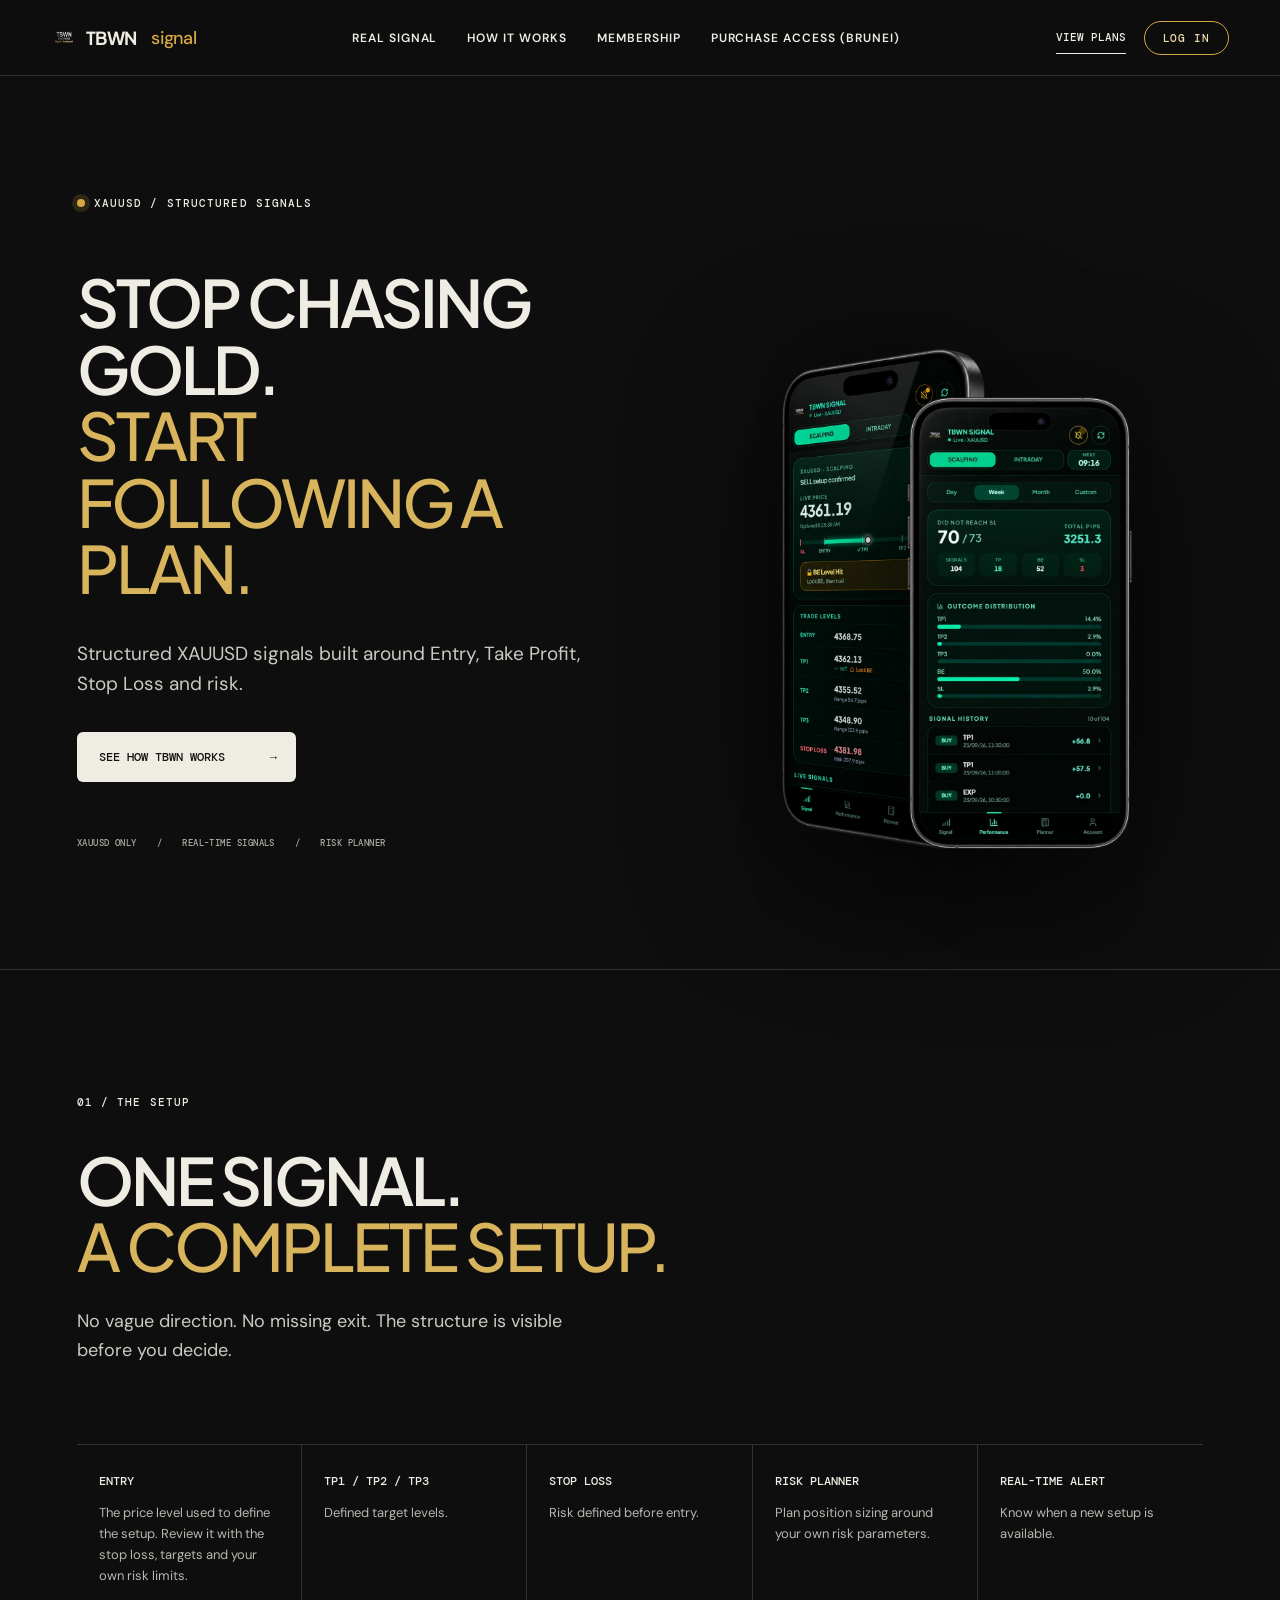
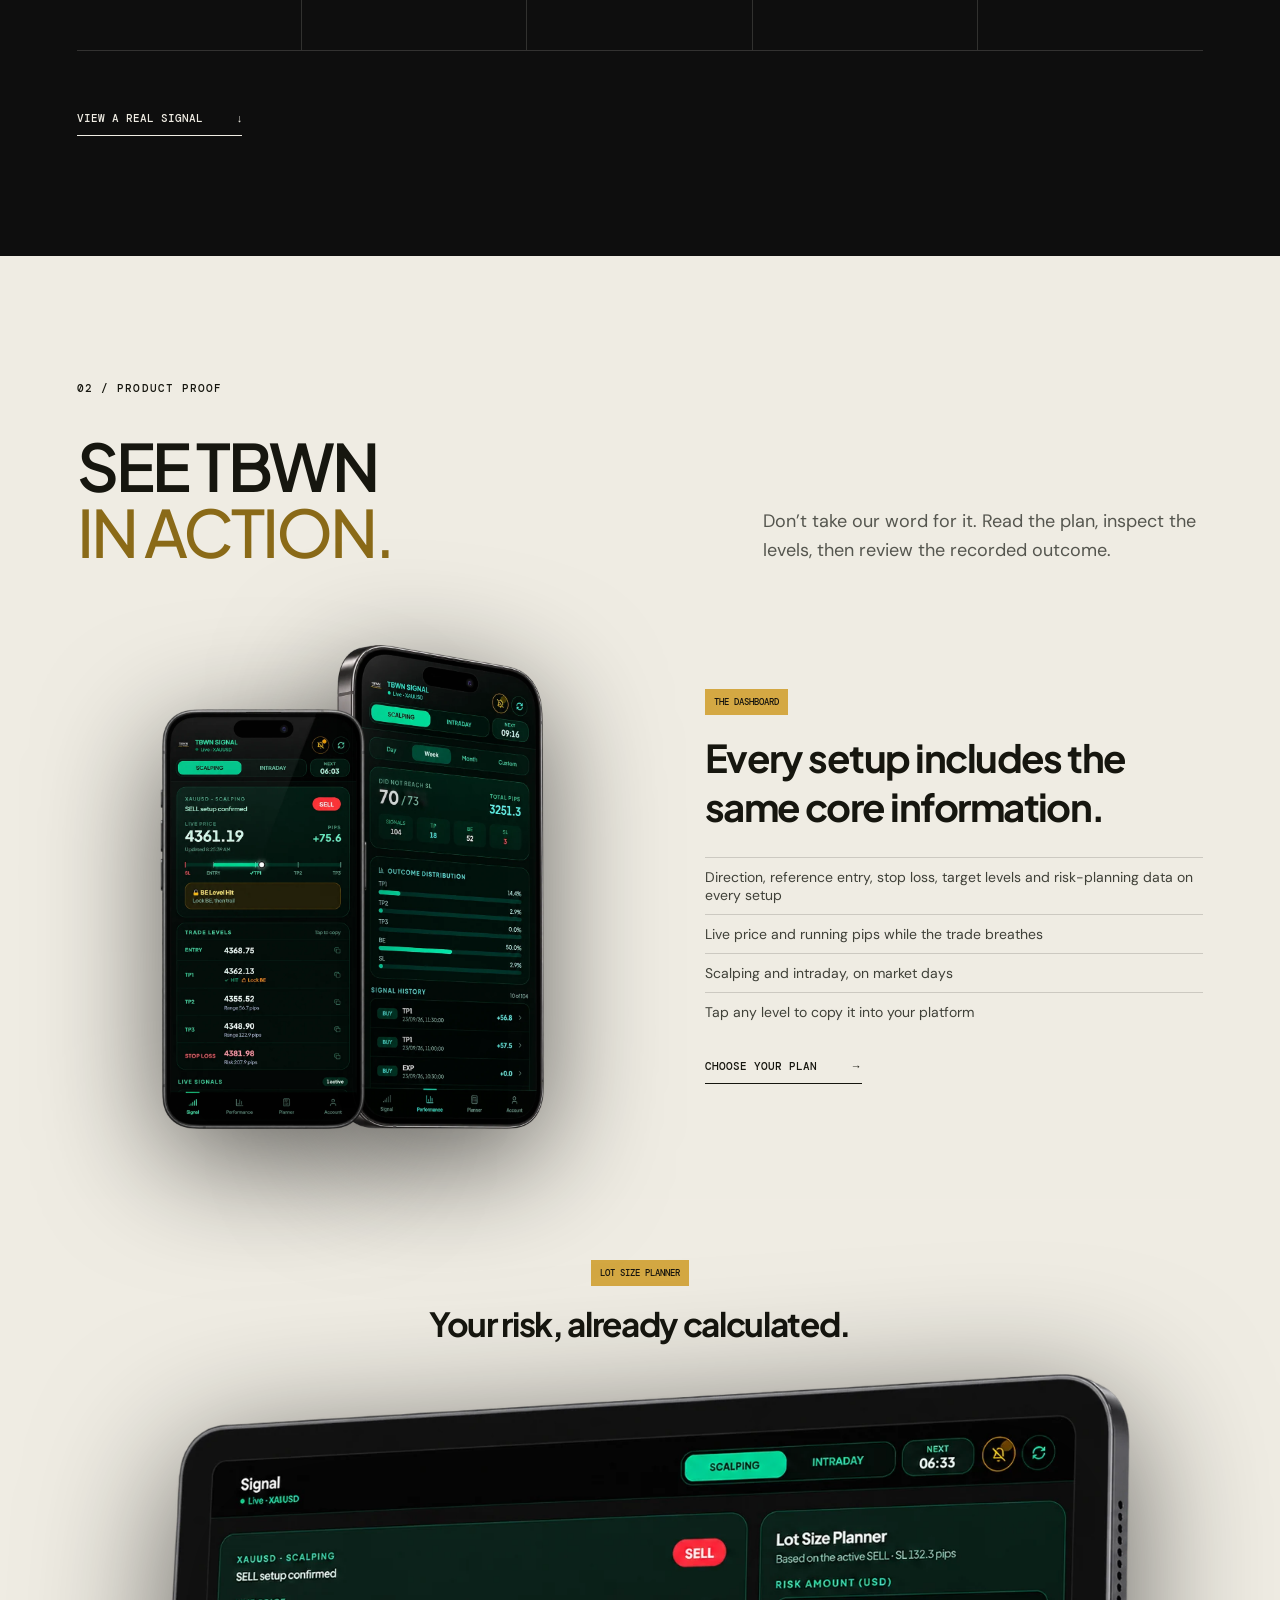
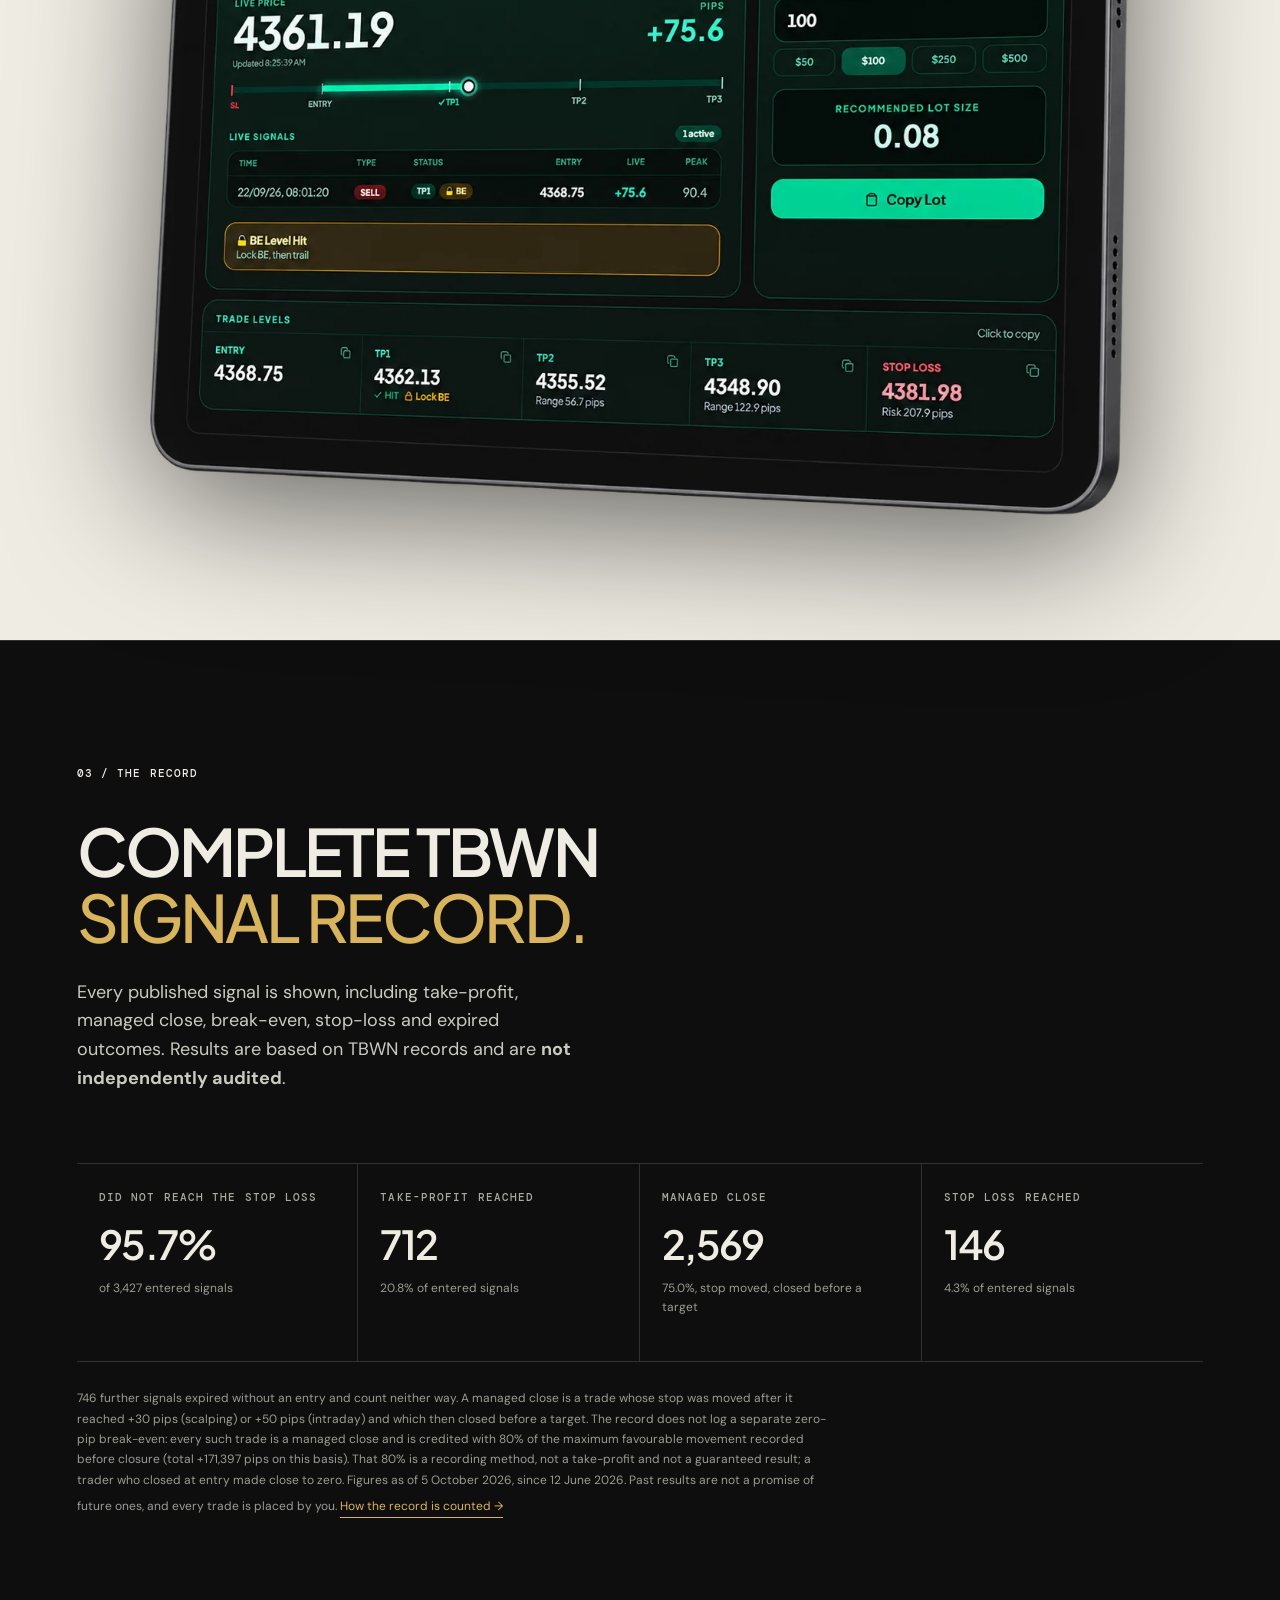
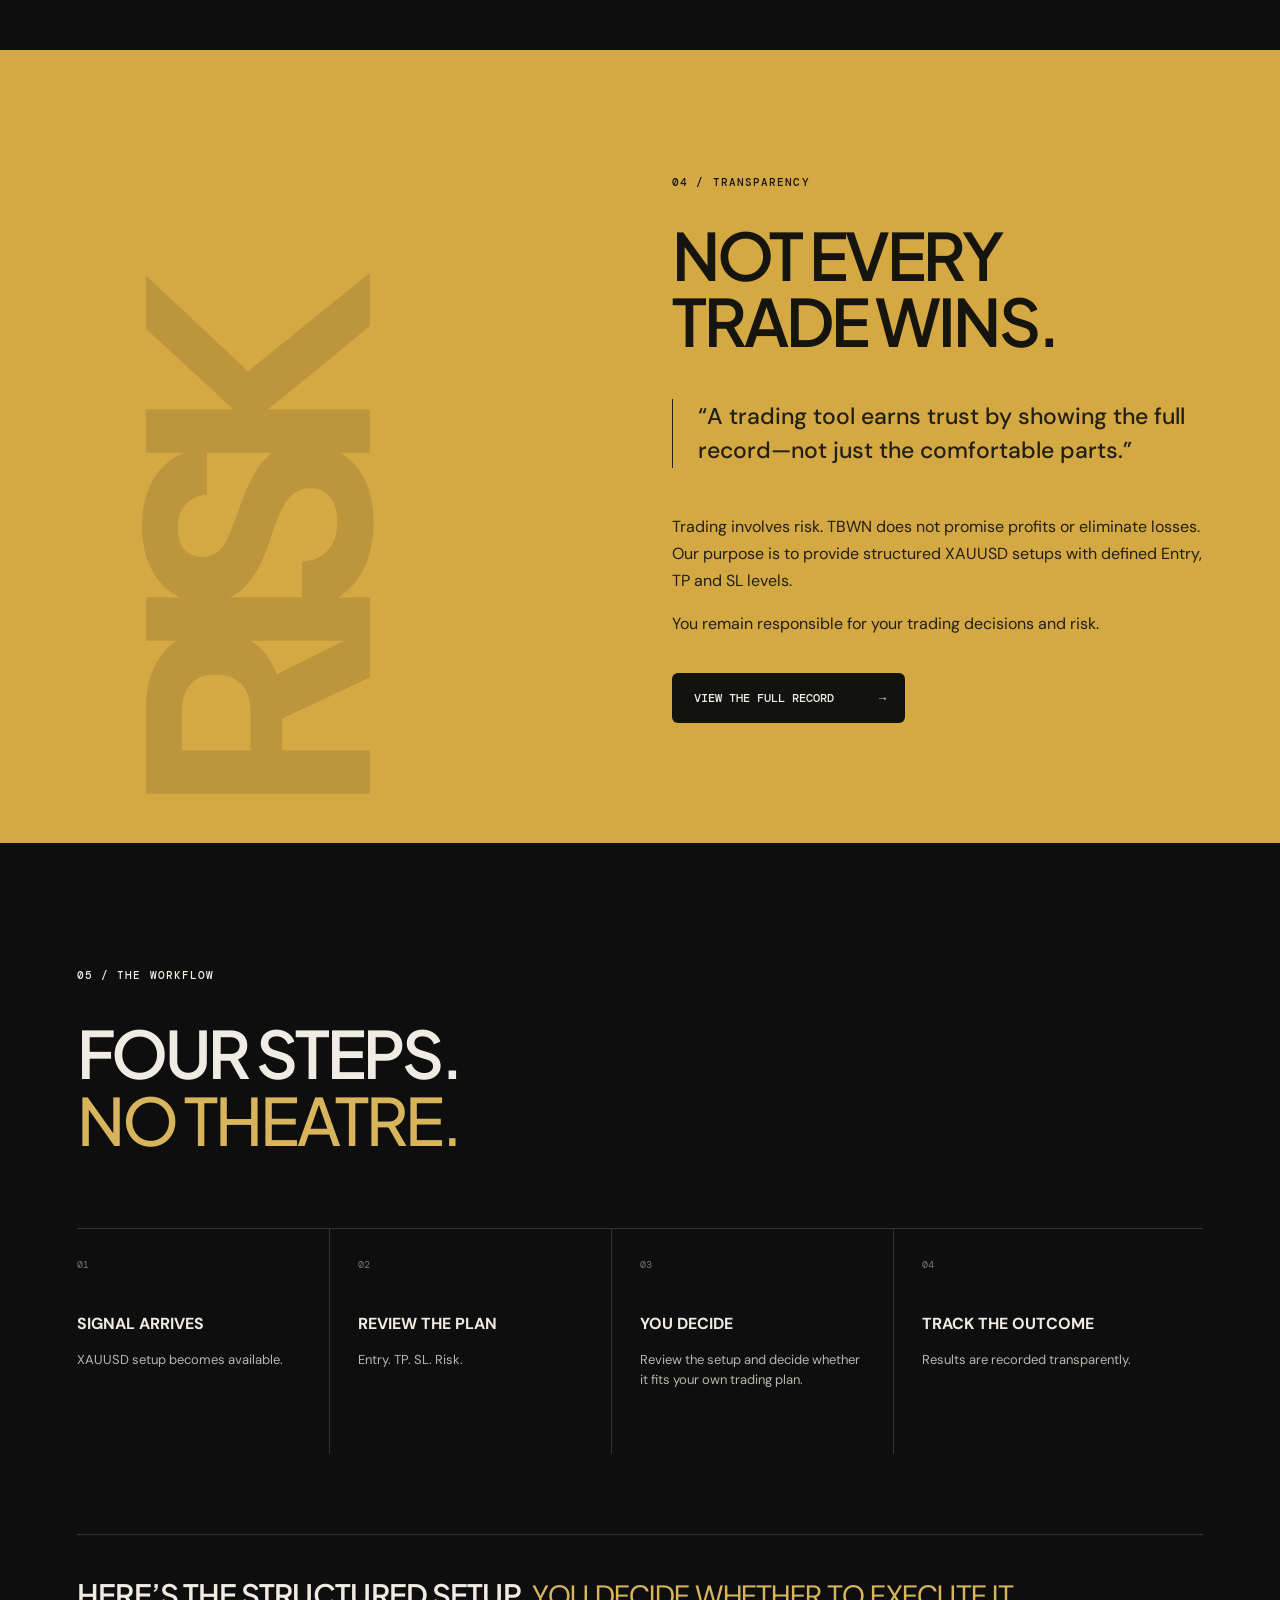
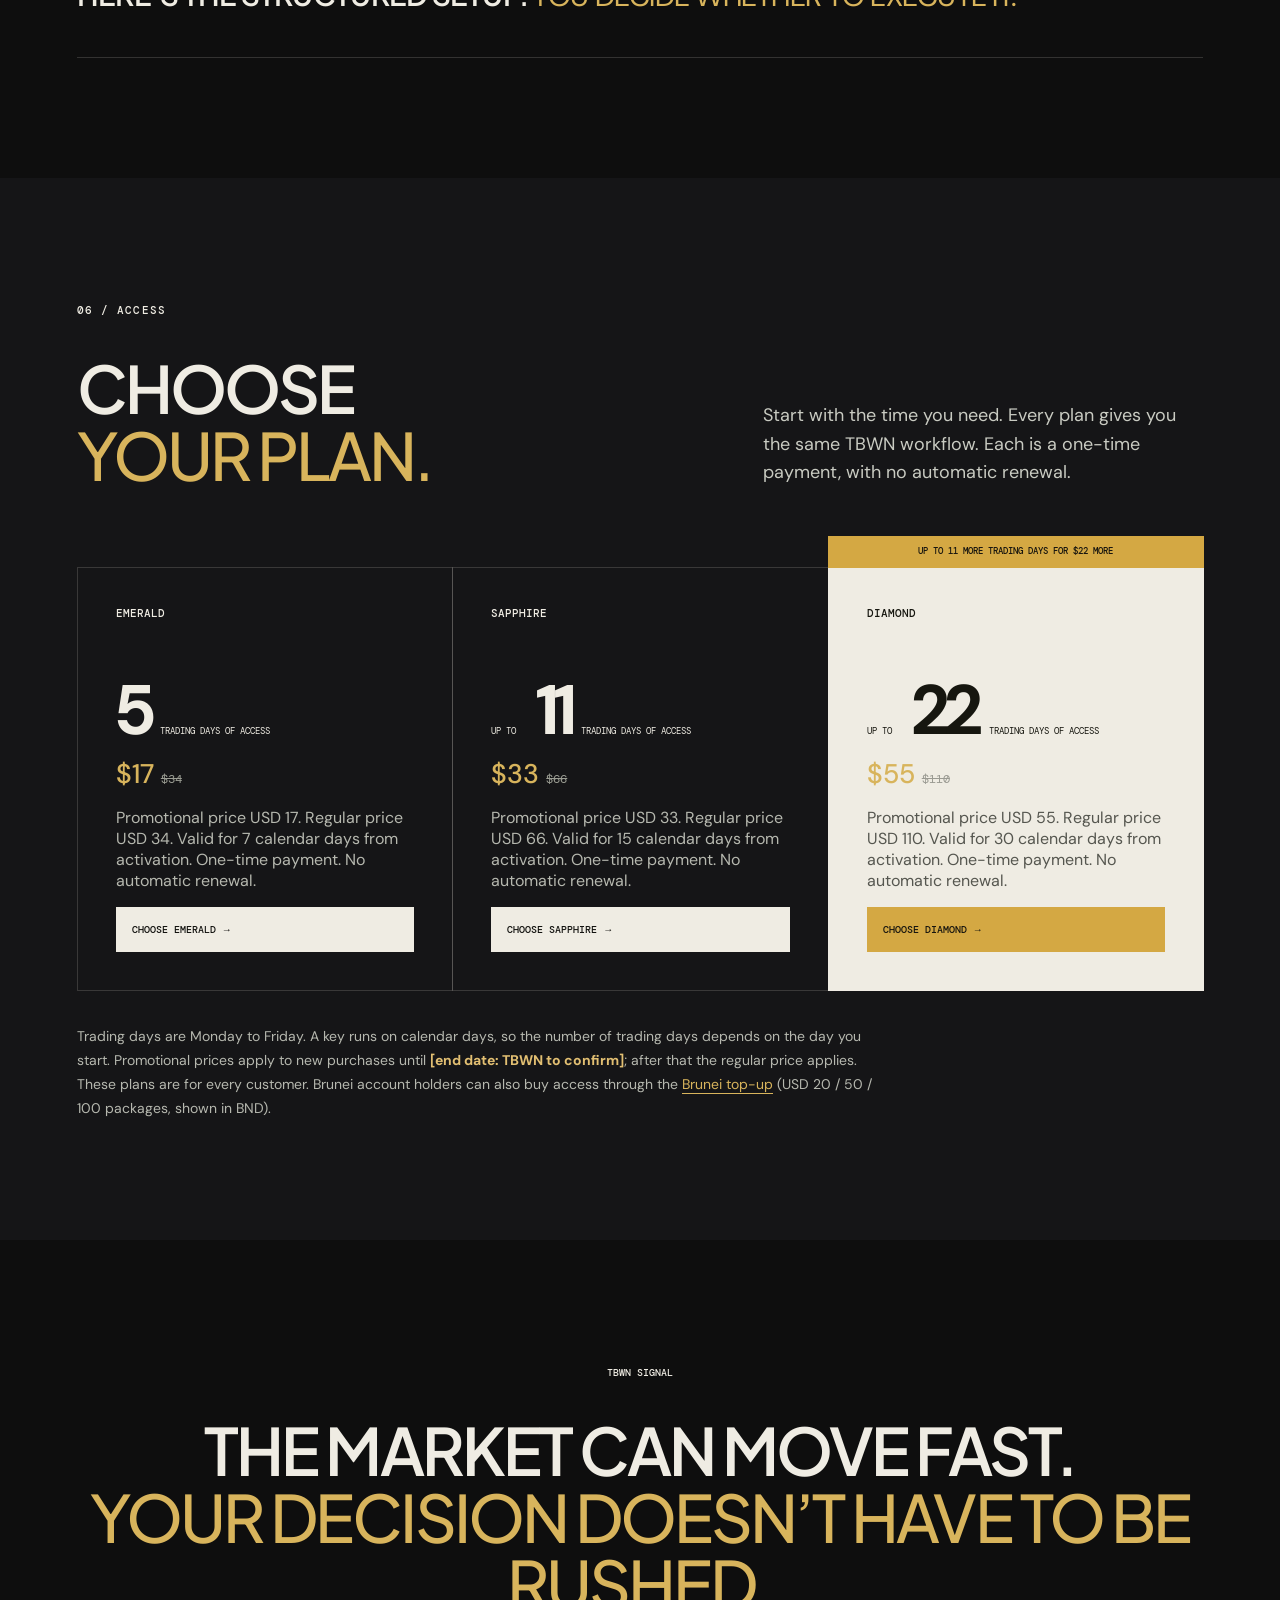
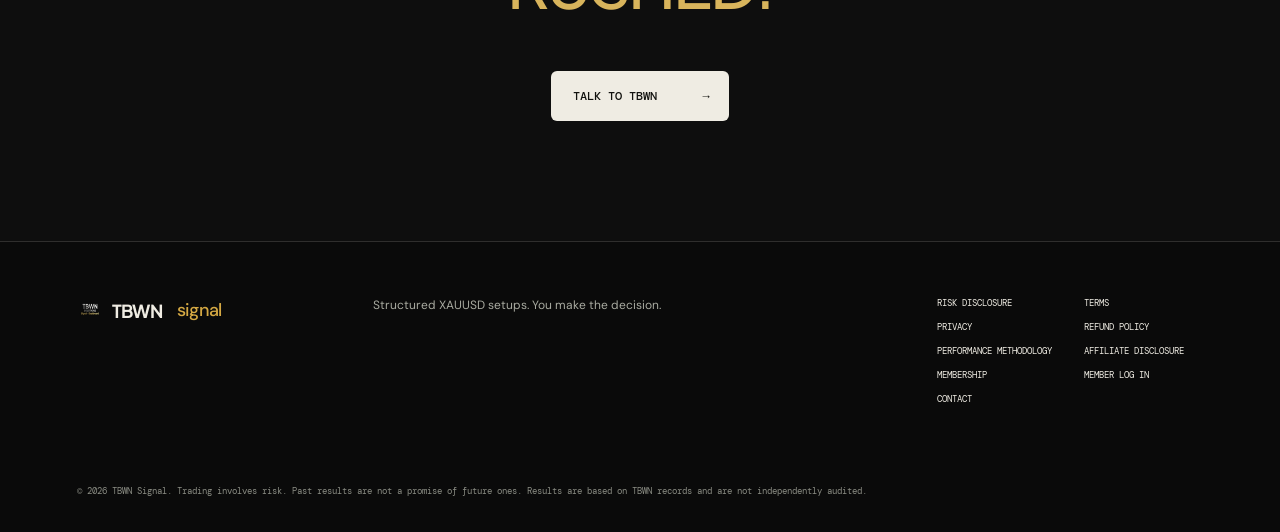
==== commit 33c4d65f: "copy: address Amirul's "Fix Before Launch" review - Performance mockups (front + angled) and the /ac" ====
--- a/index.html
+++ b/index.html
@@ -83,10 +83,10 @@
       <div class="record-grid">
         <article><b>DID NOT REACH THE STOP LOSS</b><strong>95.7%</strong><small>of 3,427 entered signals</small></article>
         <article><b>TAKE-PROFIT REACHED</b><strong>712</strong><small>20.8% of entered signals</small></article>
-        <article><b>BREAK-EVEN / MANAGED CLOSE</b><strong>2,569</strong><small>75.0%, reported separately from take-profits</small></article>
+        <article><b>MANAGED CLOSE</b><strong>2,569</strong><small>75.0%, stop moved, closed before a target</small></article>
         <article><b>STOP LOSS REACHED</b><strong>146</strong><small>4.3% of entered signals</small></article>
       </div>
-      <p class="record-note">746 further signals expired without an entry and count neither way. Managed-close results are credited with 80% of the maximum favourable movement recorded before closure (total +171,397 pips on this basis); they are not take-profits. Figures as of 5 October 2026, since 12 June 2026. Past results are not a promise of future ones, and every trade is placed by you. <a href="methodology/" style="border-bottom:1px solid;color:#d8b45c">How the record is counted &rarr;</a></p>
+      <p class="record-note">746 further signals expired without an entry and count neither way. A managed close is a trade whose stop was moved after it reached +30 pips (scalping) or +50 pips (intraday) and which then closed before a target. The record does not log a separate zero-pip break-even: every such trade is a managed close and is credited with 80% of the maximum favourable movement recorded before closure (total +171,397 pips on this basis). That 80% is a recording method, not a take-profit and not a guaranteed result; a trader who closed at entry made close to zero. Figures as of 5 October 2026, since 12 June 2026. Past results are not a promise of future ones, and every trade is placed by you. <a href="methodology/" style="border-bottom:1px solid;color:#d8b45c">How the record is counted &rarr;</a></p>
     </section>
 
     <section id="transparency" class="transparency section-pad">
@@ -112,7 +112,7 @@
         <article><span>SAPPHIRE</span><h3><small class="upto">UP TO</small> 11 <small>TRADING DAYS OF ACCESS</small></h3><strong>$33 <small style="font:400 12px DM Mono,monospace;color:#9b9d93;text-decoration:line-through">$66</small></strong><p>Promotional price USD 33. Regular price USD 66. Valid for 15 calendar days from activation. One-time payment. No automatic renewal.</p><a href="r/?plan=sapphire">Choose Sapphire →</a></article>
         <article class="featured"><div class="value-callout">UP TO 11 MORE TRADING DAYS FOR $22 MORE</div><span>DIAMOND</span><h3><small class="upto">UP TO</small> 22 <small>TRADING DAYS OF ACCESS</small></h3><strong>$55 <small style="font:400 12px DM Mono,monospace;color:#9a9a92;text-decoration:line-through">$110</small></strong><p>Promotional price USD 55. Regular price USD 110. Valid for 30 calendar days from activation. One-time payment. No automatic renewal.</p><a href="r/?plan=diamond">Choose Diamond →</a></article>
       </div>
-      <p class="note-line">Trading days are Monday to Friday. A key runs on calendar days, so the number of trading days depends on the day you start. Promotional prices apply to new purchases until <b style="color:#e2bf72">[end date: TBWN to confirm]</b>; after that the regular price applies.</p>
+      <p class="note-line">Trading days are Monday to Friday. A key runs on calendar days, so the number of trading days depends on the day you start. Promotional prices apply to new purchases until <b style="color:#e2bf72">[end date: TBWN to confirm]</b>; after that the regular price applies. These plans are for every customer. Brunei account holders can also buy access through the <a href="topup/" style="border-bottom:1px solid;color:#d8b45c">Brunei top-up</a> (USD 20 / 50 / 100 packages, shown in BND).</p>
     </section>
 
     <section id="contact" class="closing section-pad"><span>TBWN SIGNAL</span><h2>THE MARKET CAN MOVE FAST.<br><em>YOUR DECISION DOESN’T HAVE TO BE RUSHED.</em></h2><a class="button" href="mailto:support@tbwnsignal.my">Talk to TBWN <span>→</span></a></section>
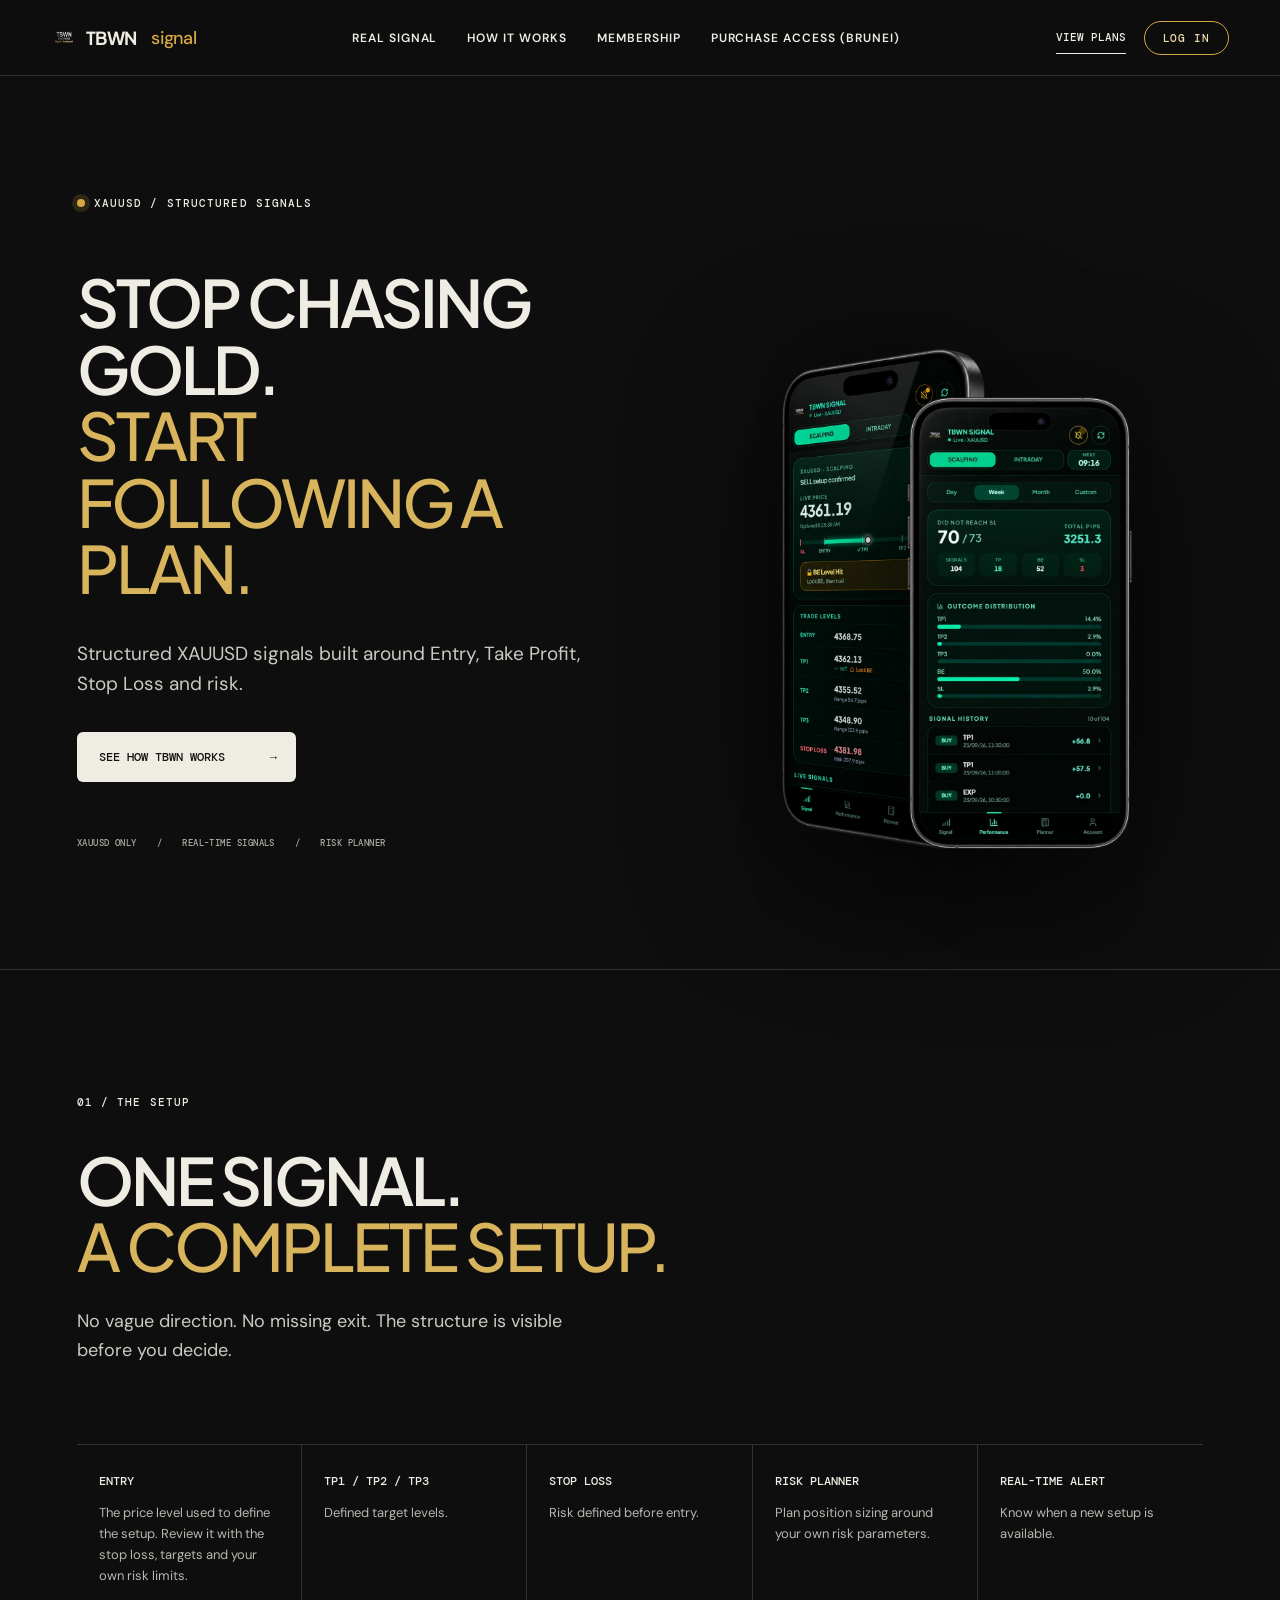
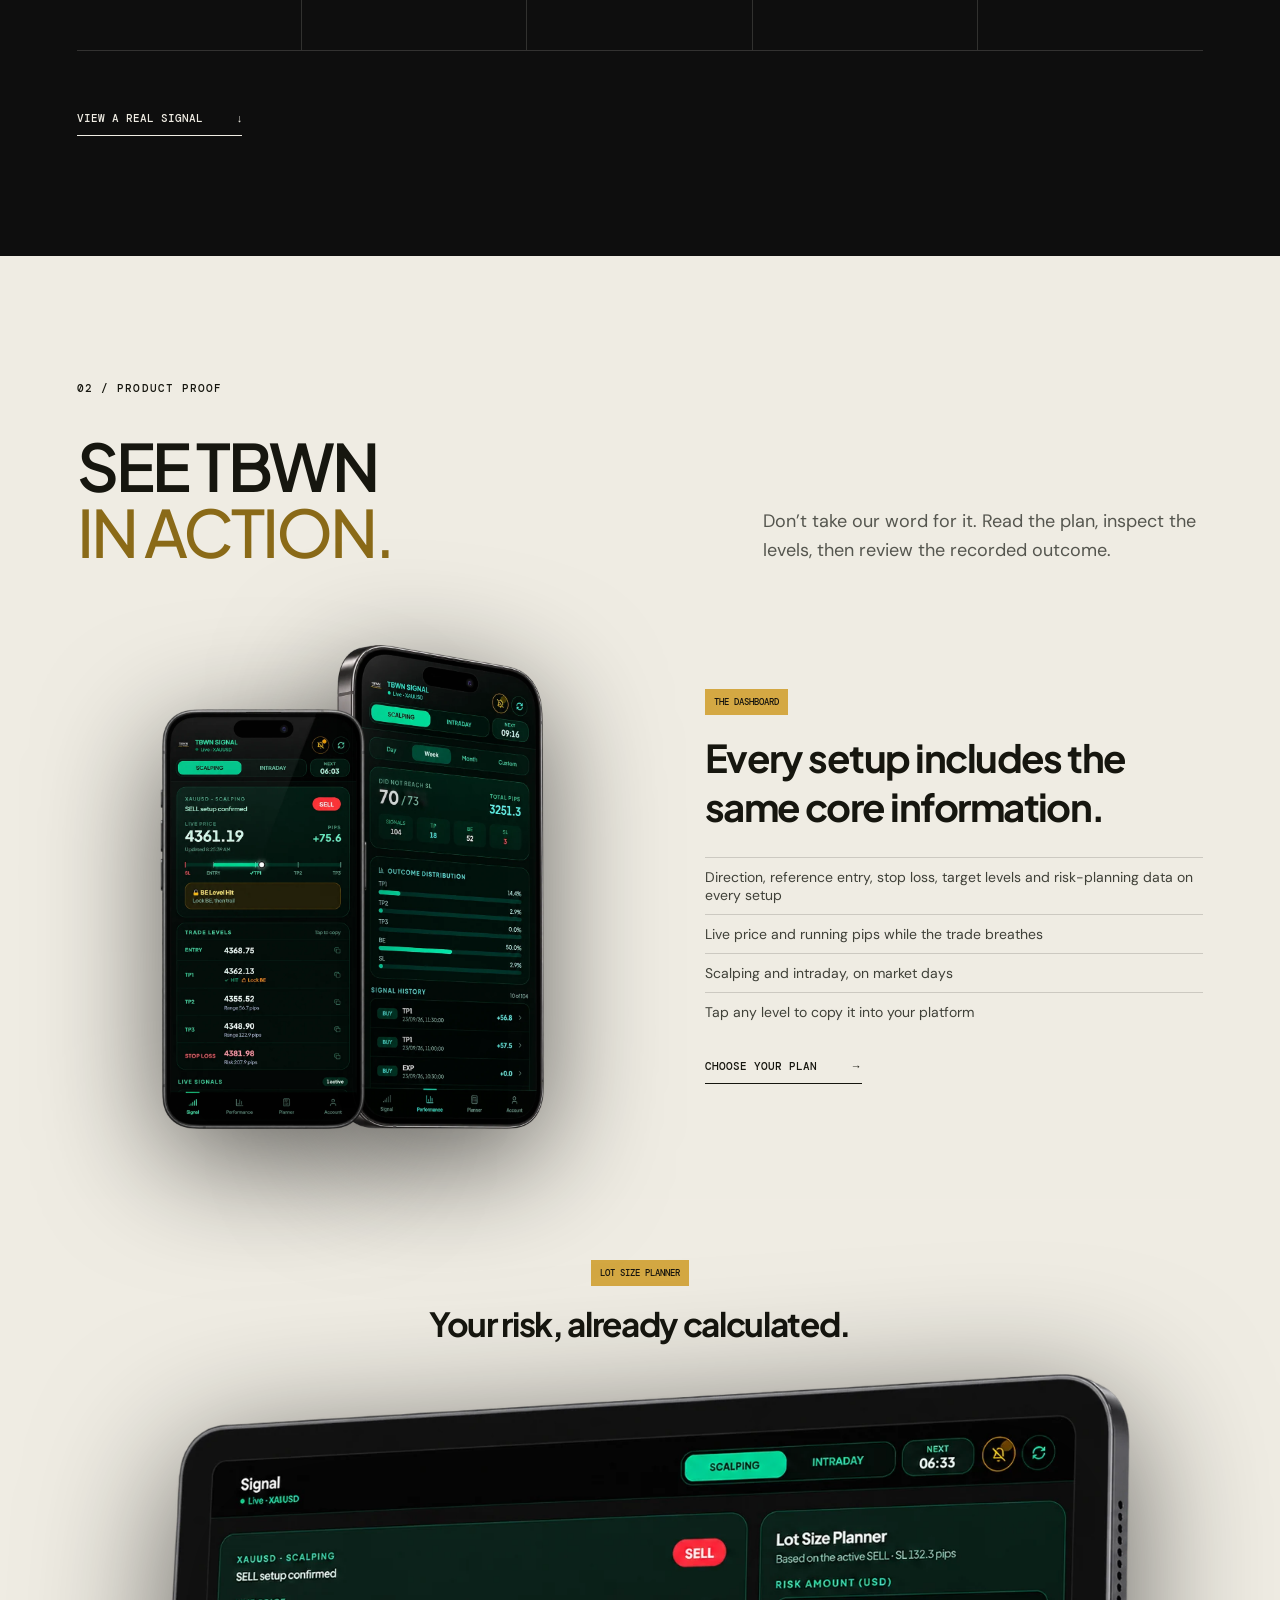
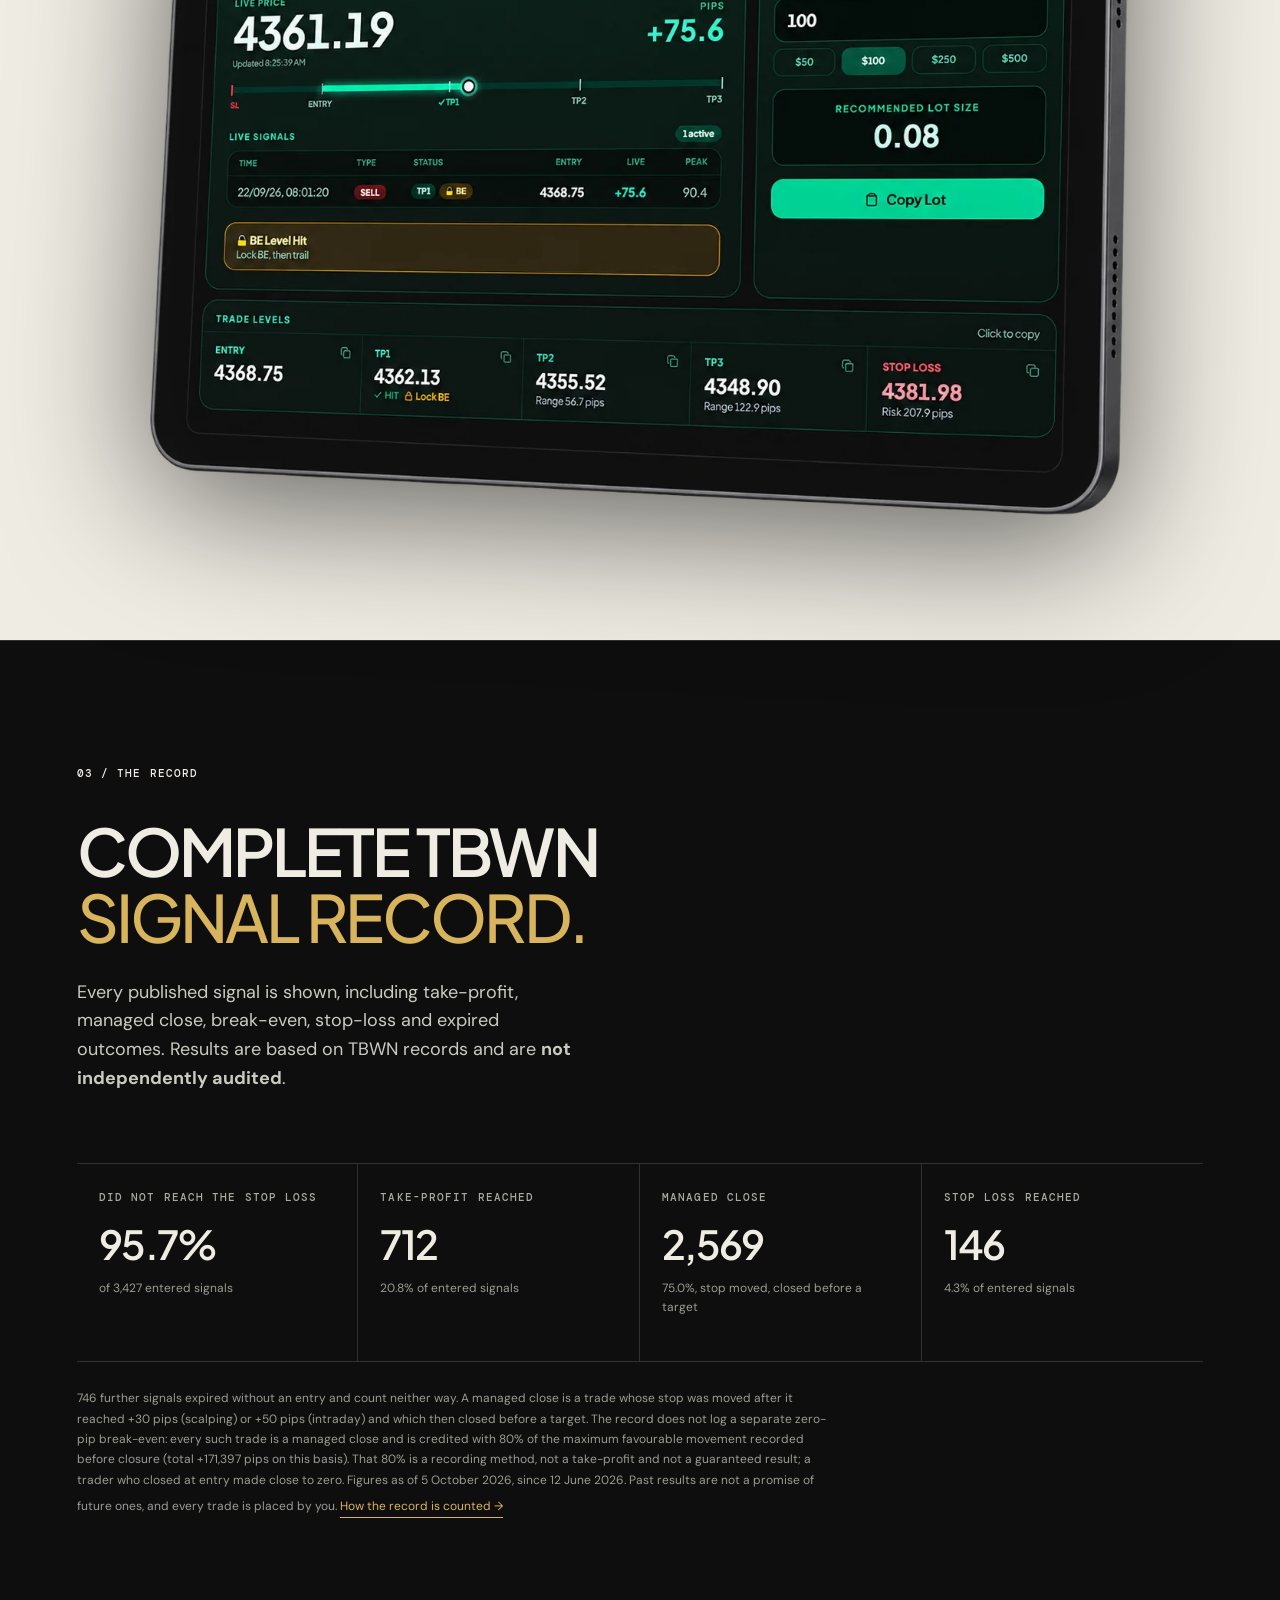
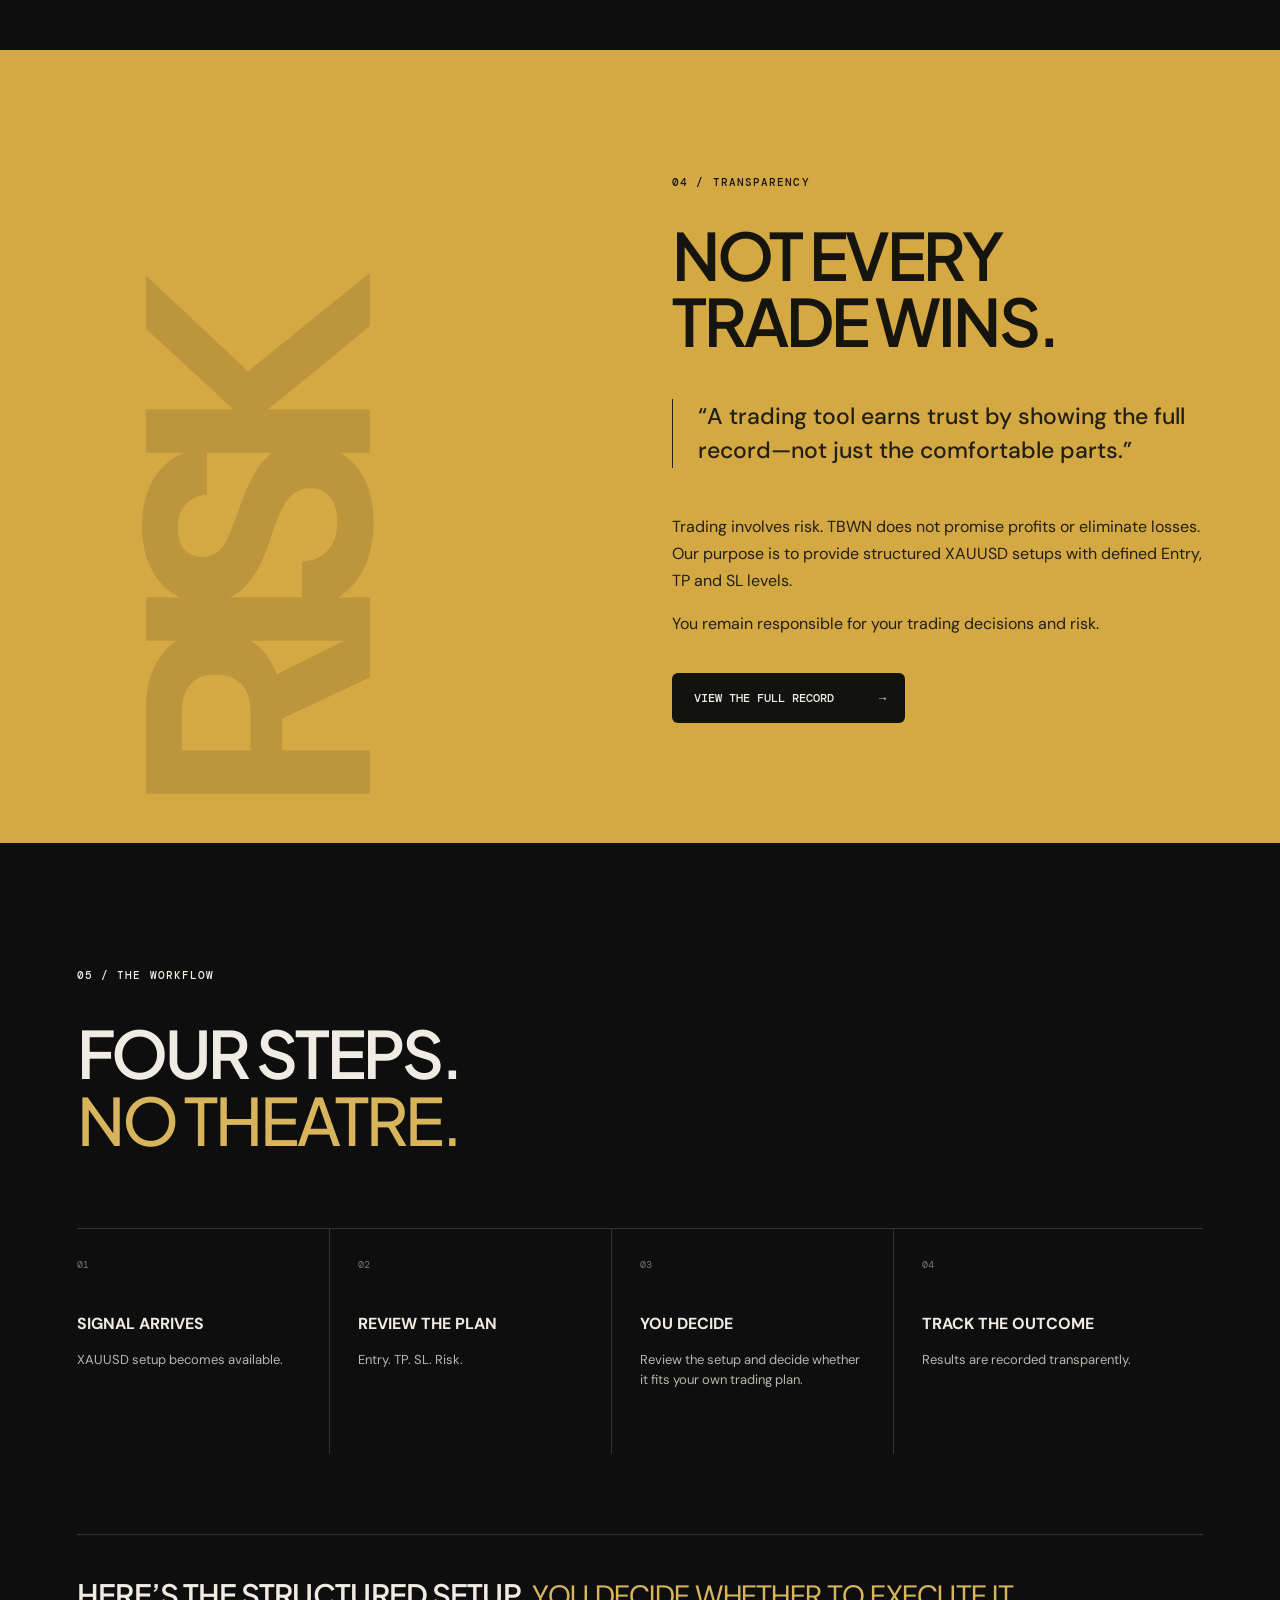
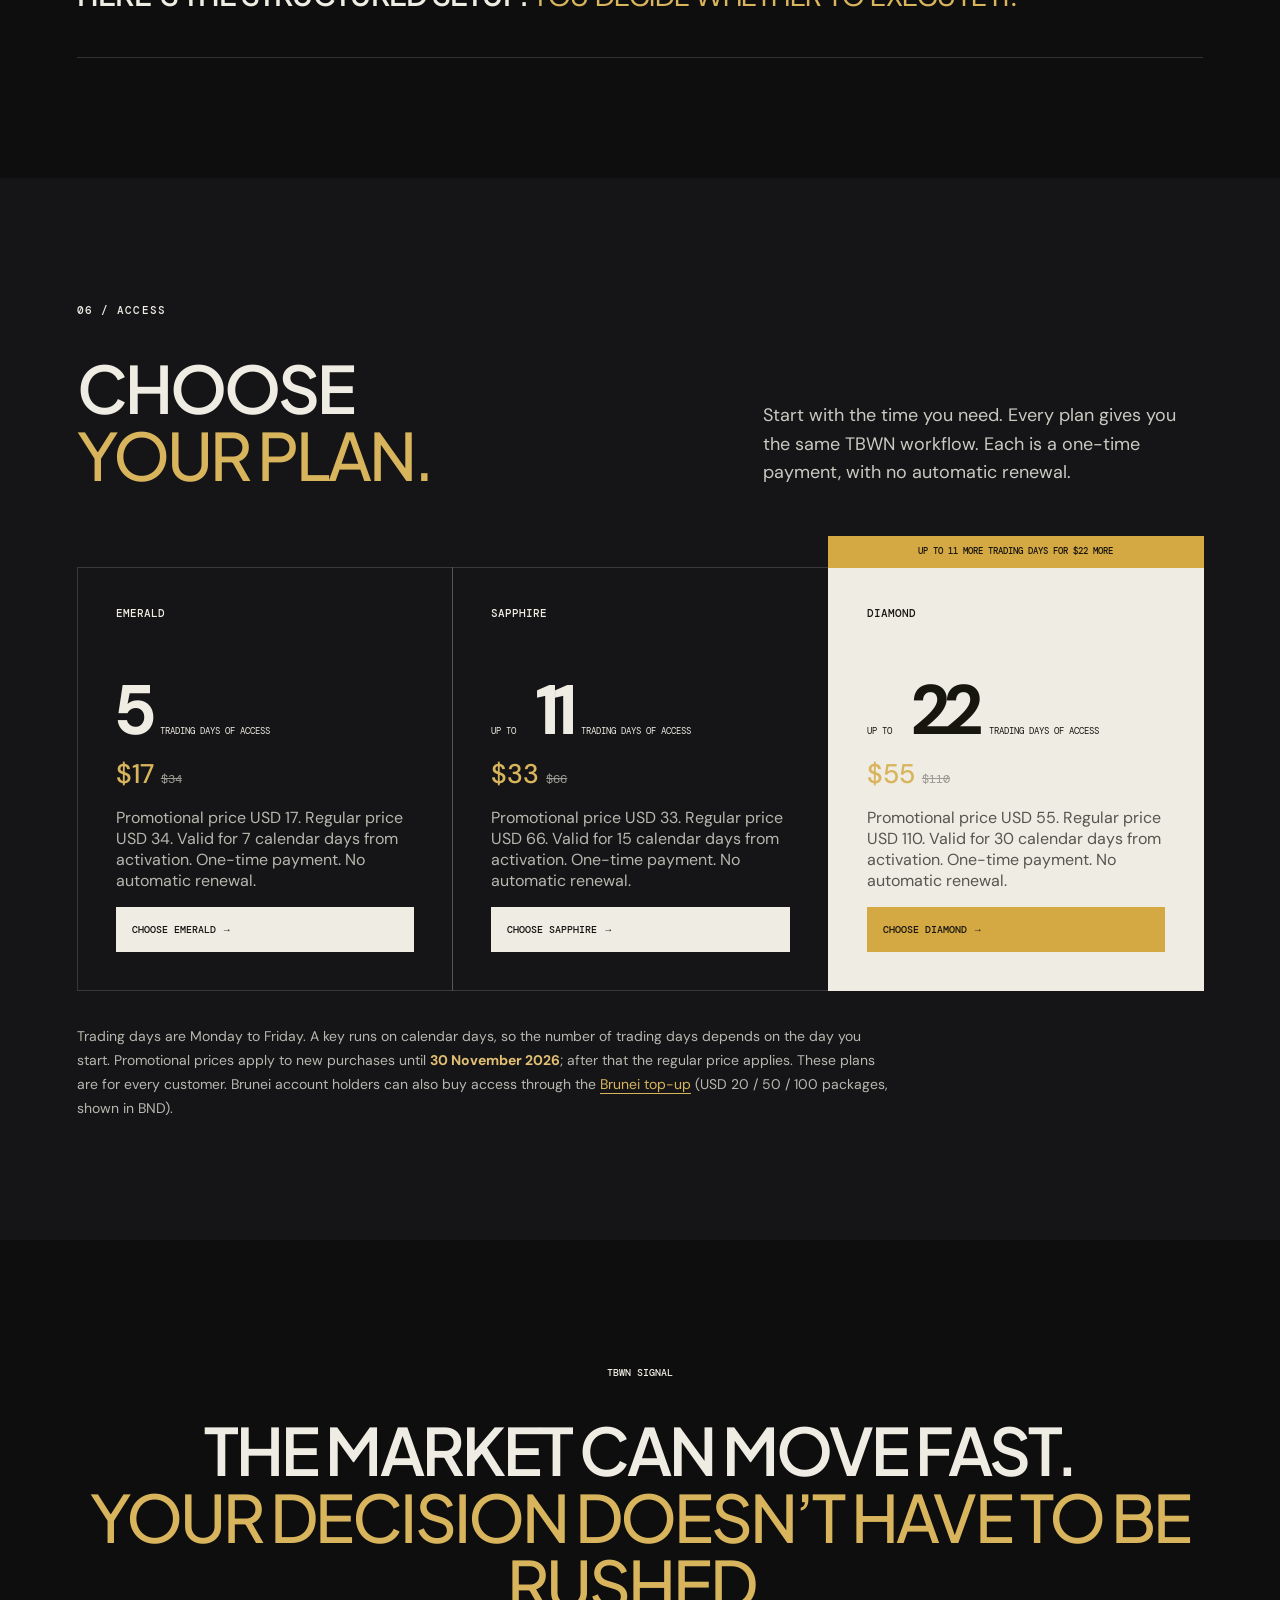
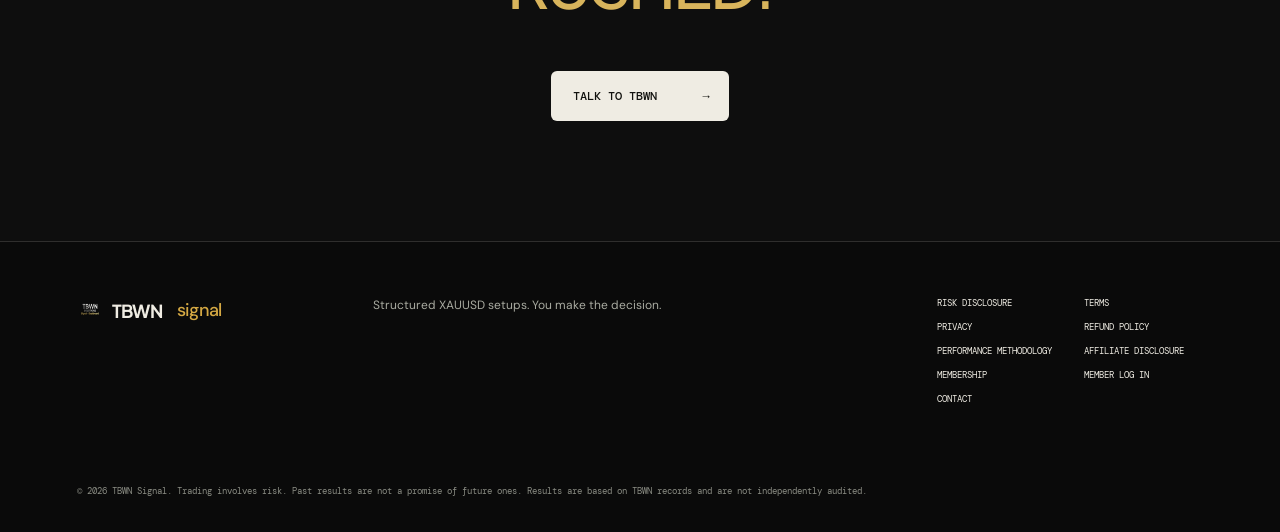
==== commit ad629bb8: "copy: fill TBWN's confirmations and remove draft labels Snid's answers (7 Oct): promo ends 30 Nov 20" ====
--- a/index.html
+++ b/index.html
@@ -112,7 +112,7 @@
         <article><span>SAPPHIRE</span><h3><small class="upto">UP TO</small> 11 <small>TRADING DAYS OF ACCESS</small></h3><strong>$33 <small style="font:400 12px DM Mono,monospace;color:#9b9d93;text-decoration:line-through">$66</small></strong><p>Promotional price USD 33. Regular price USD 66. Valid for 15 calendar days from activation. One-time payment. No automatic renewal.</p><a href="r/?plan=sapphire">Choose Sapphire →</a></article>
         <article class="featured"><div class="value-callout">UP TO 11 MORE TRADING DAYS FOR $22 MORE</div><span>DIAMOND</span><h3><small class="upto">UP TO</small> 22 <small>TRADING DAYS OF ACCESS</small></h3><strong>$55 <small style="font:400 12px DM Mono,monospace;color:#9a9a92;text-decoration:line-through">$110</small></strong><p>Promotional price USD 55. Regular price USD 110. Valid for 30 calendar days from activation. One-time payment. No automatic renewal.</p><a href="r/?plan=diamond">Choose Diamond →</a></article>
       </div>
-      <p class="note-line">Trading days are Monday to Friday. A key runs on calendar days, so the number of trading days depends on the day you start. Promotional prices apply to new purchases until <b style="color:#e2bf72">[end date: TBWN to confirm]</b>; after that the regular price applies. These plans are for every customer. Brunei account holders can also buy access through the <a href="topup/" style="border-bottom:1px solid;color:#d8b45c">Brunei top-up</a> (USD 20 / 50 / 100 packages, shown in BND).</p>
+      <p class="note-line">Trading days are Monday to Friday. A key runs on calendar days, so the number of trading days depends on the day you start. Promotional prices apply to new purchases until <b style="color:#e2bf72">30 November 2026</b>; after that the regular price applies. These plans are for every customer. Brunei account holders can also buy access through the <a href="topup/" style="border-bottom:1px solid;color:#d8b45c">Brunei top-up</a> (USD 20 / 50 / 100 packages, shown in BND).</p>
     </section>
 
     <section id="contact" class="closing section-pad"><span>TBWN SIGNAL</span><h2>THE MARKET CAN MOVE FAST.<br><em>YOUR DECISION DOESN’T HAVE TO BE RUSHED.</em></h2><a class="button" href="mailto:support@tbwnsignal.my">Talk to TBWN <span>→</span></a></section>
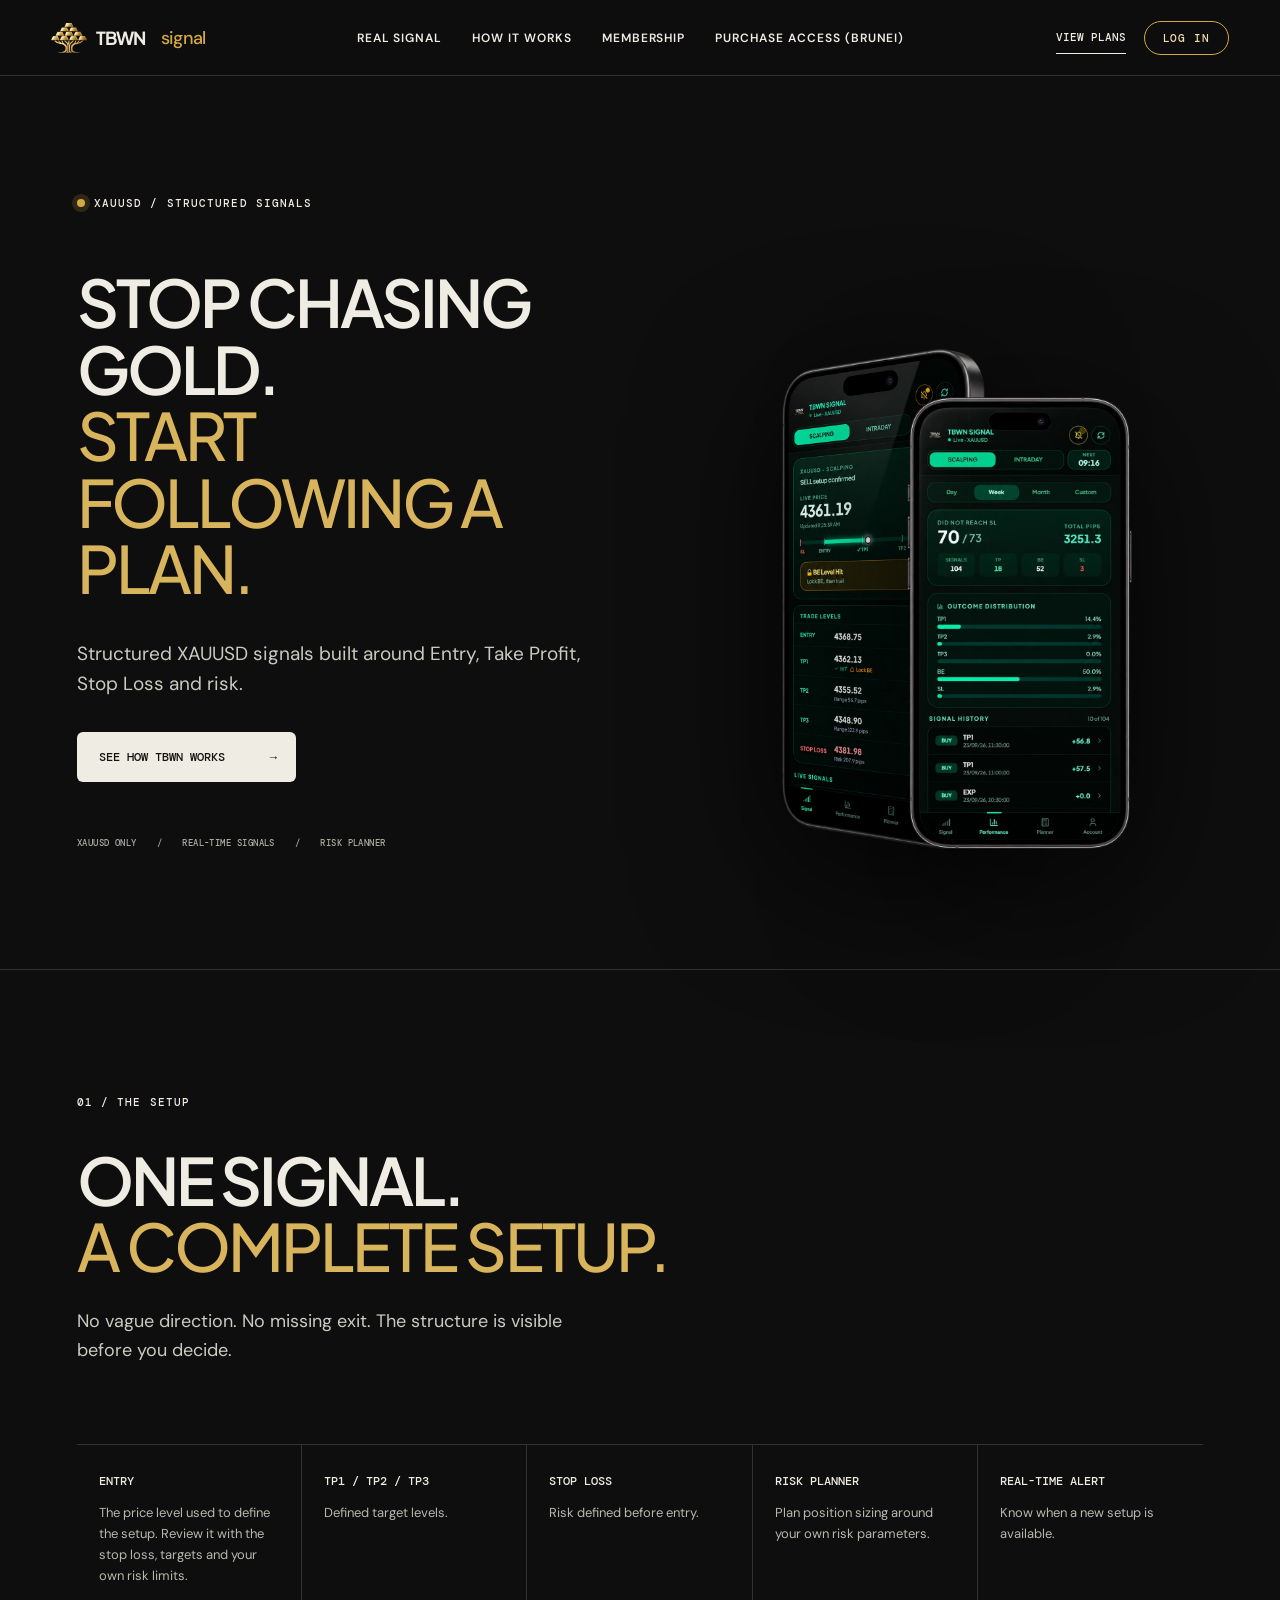
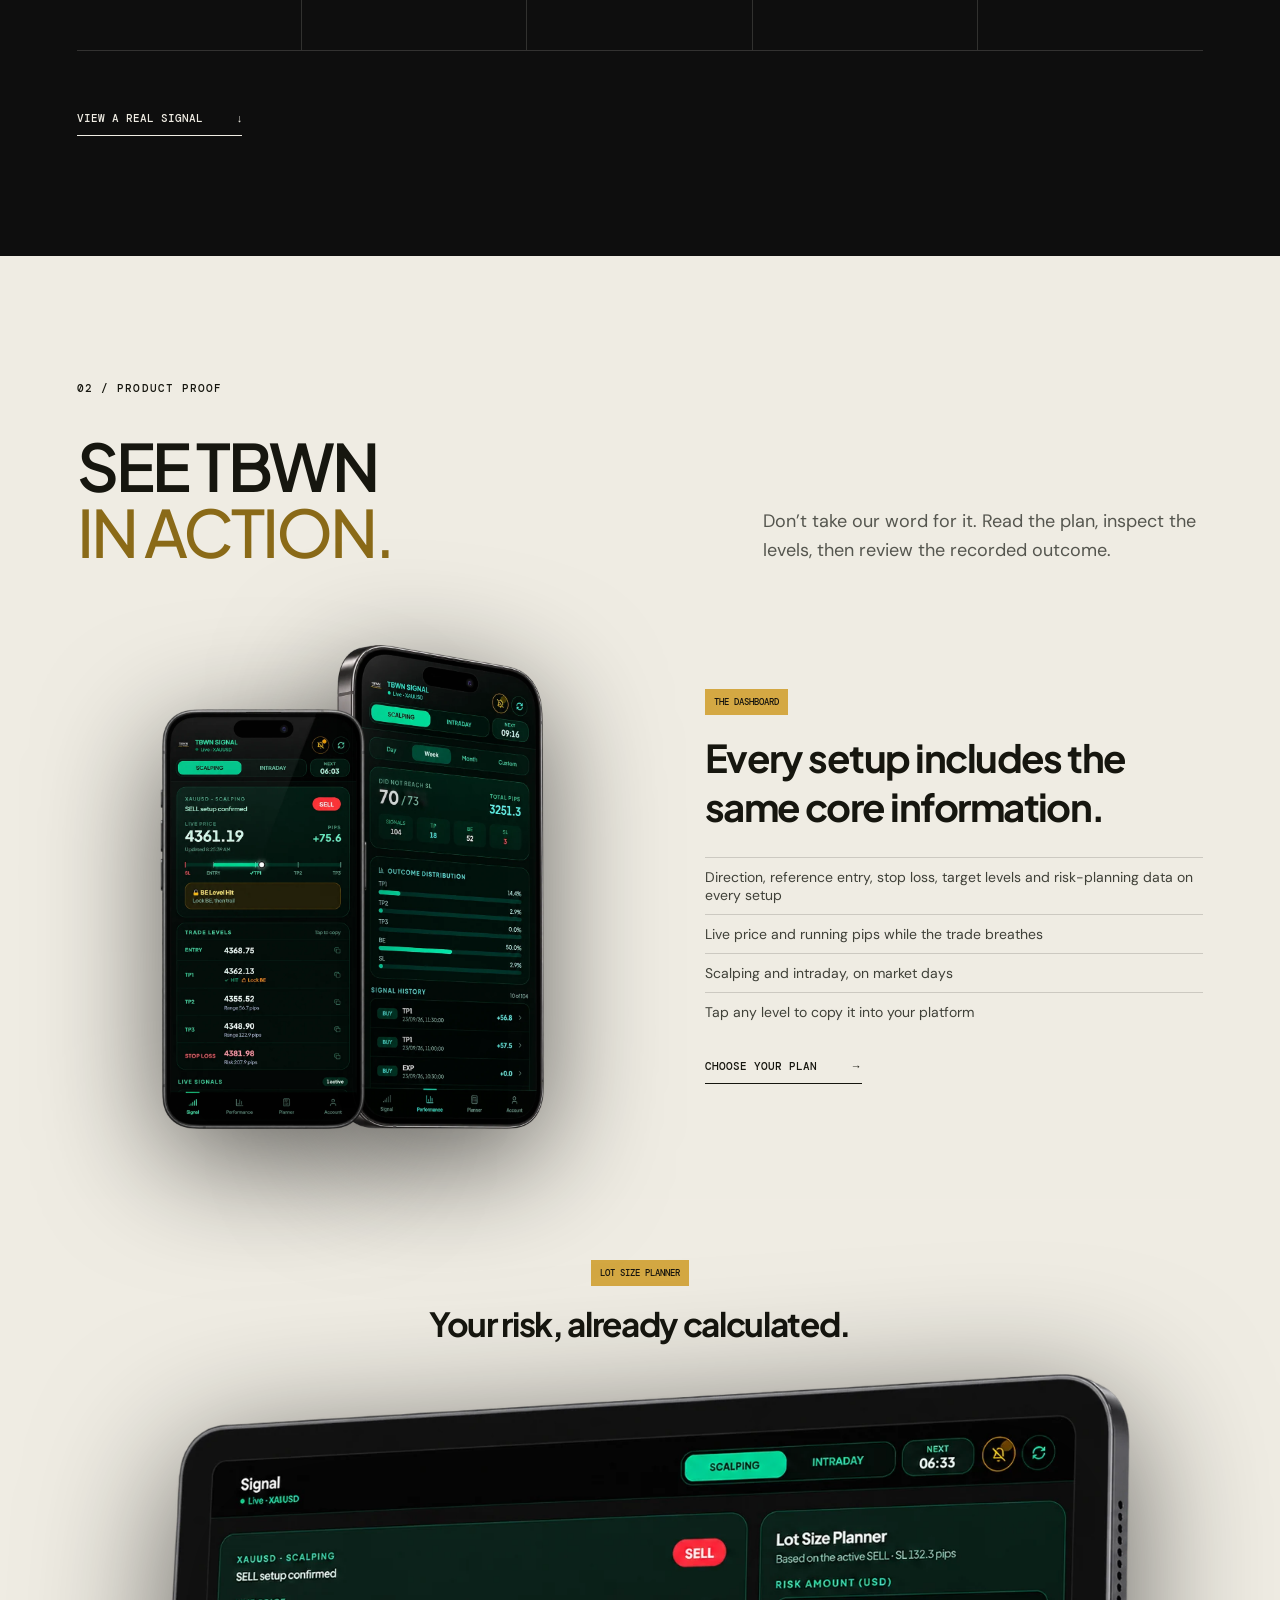
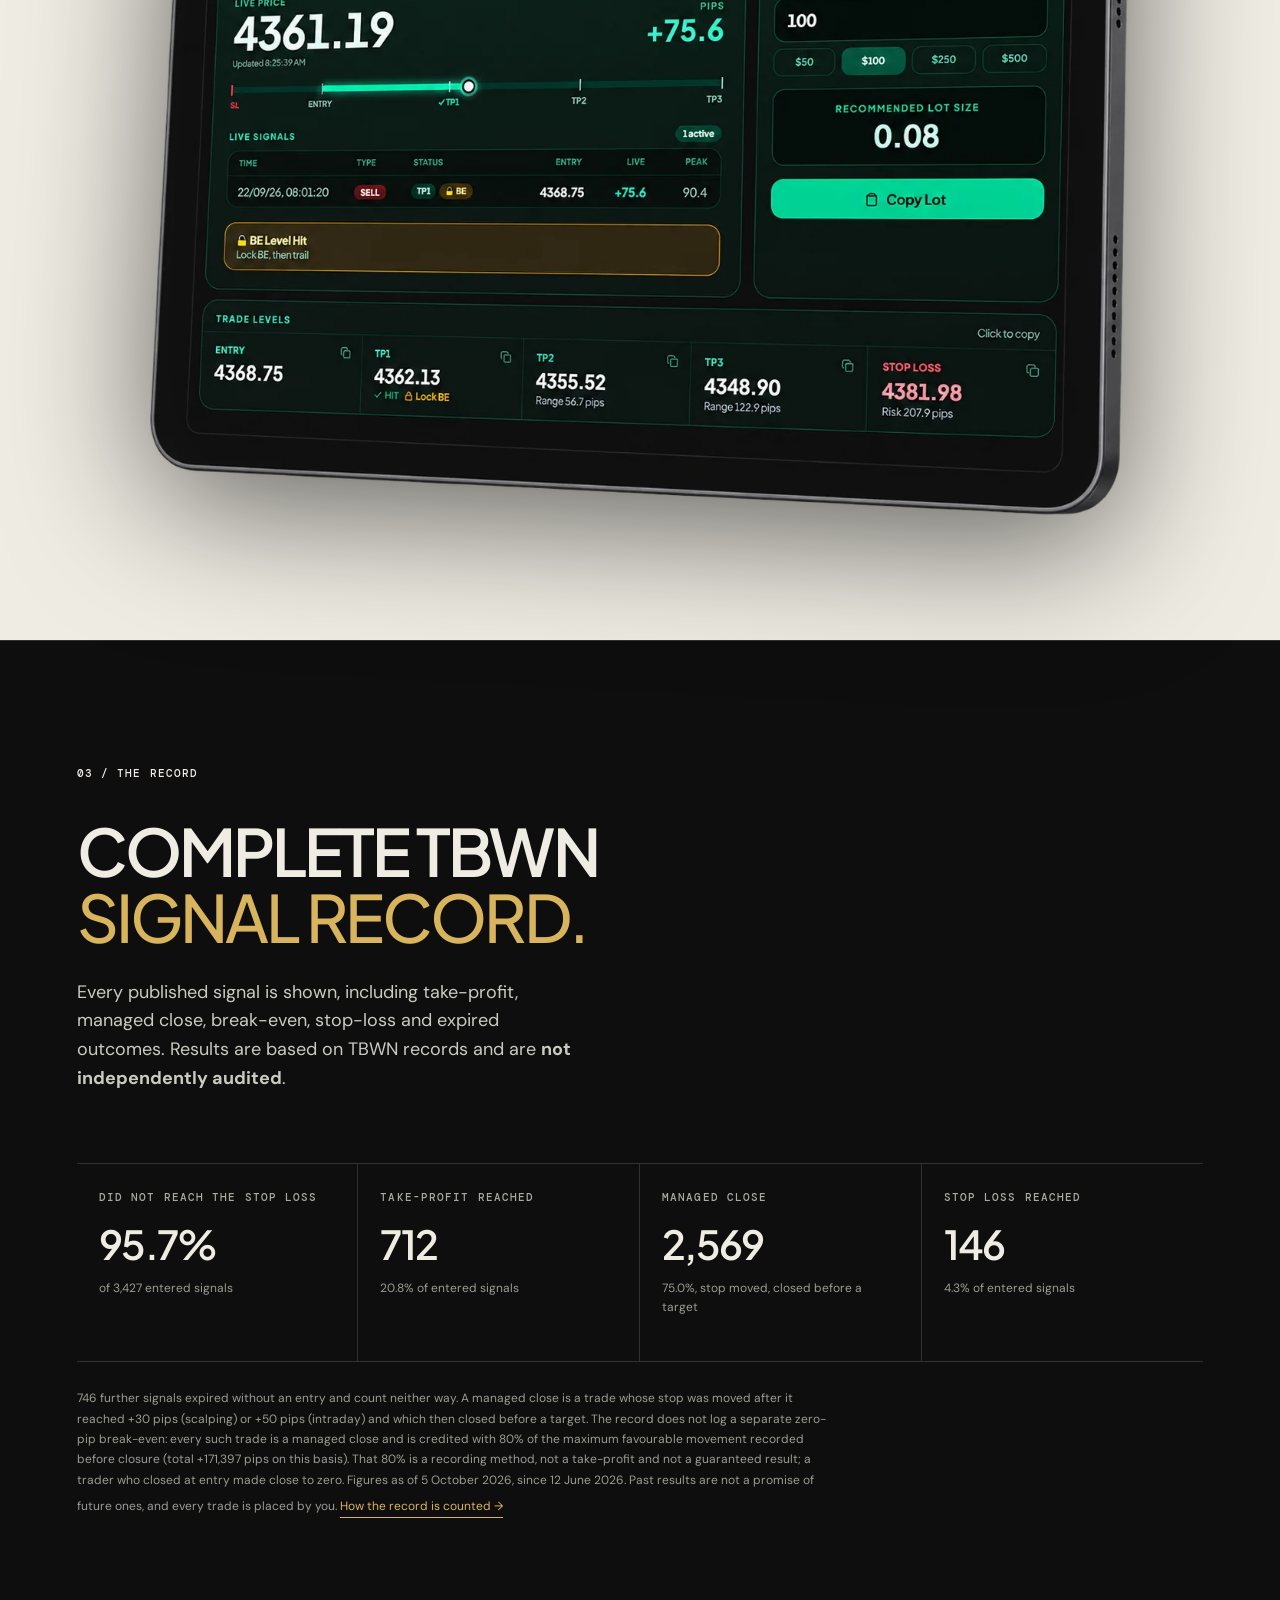
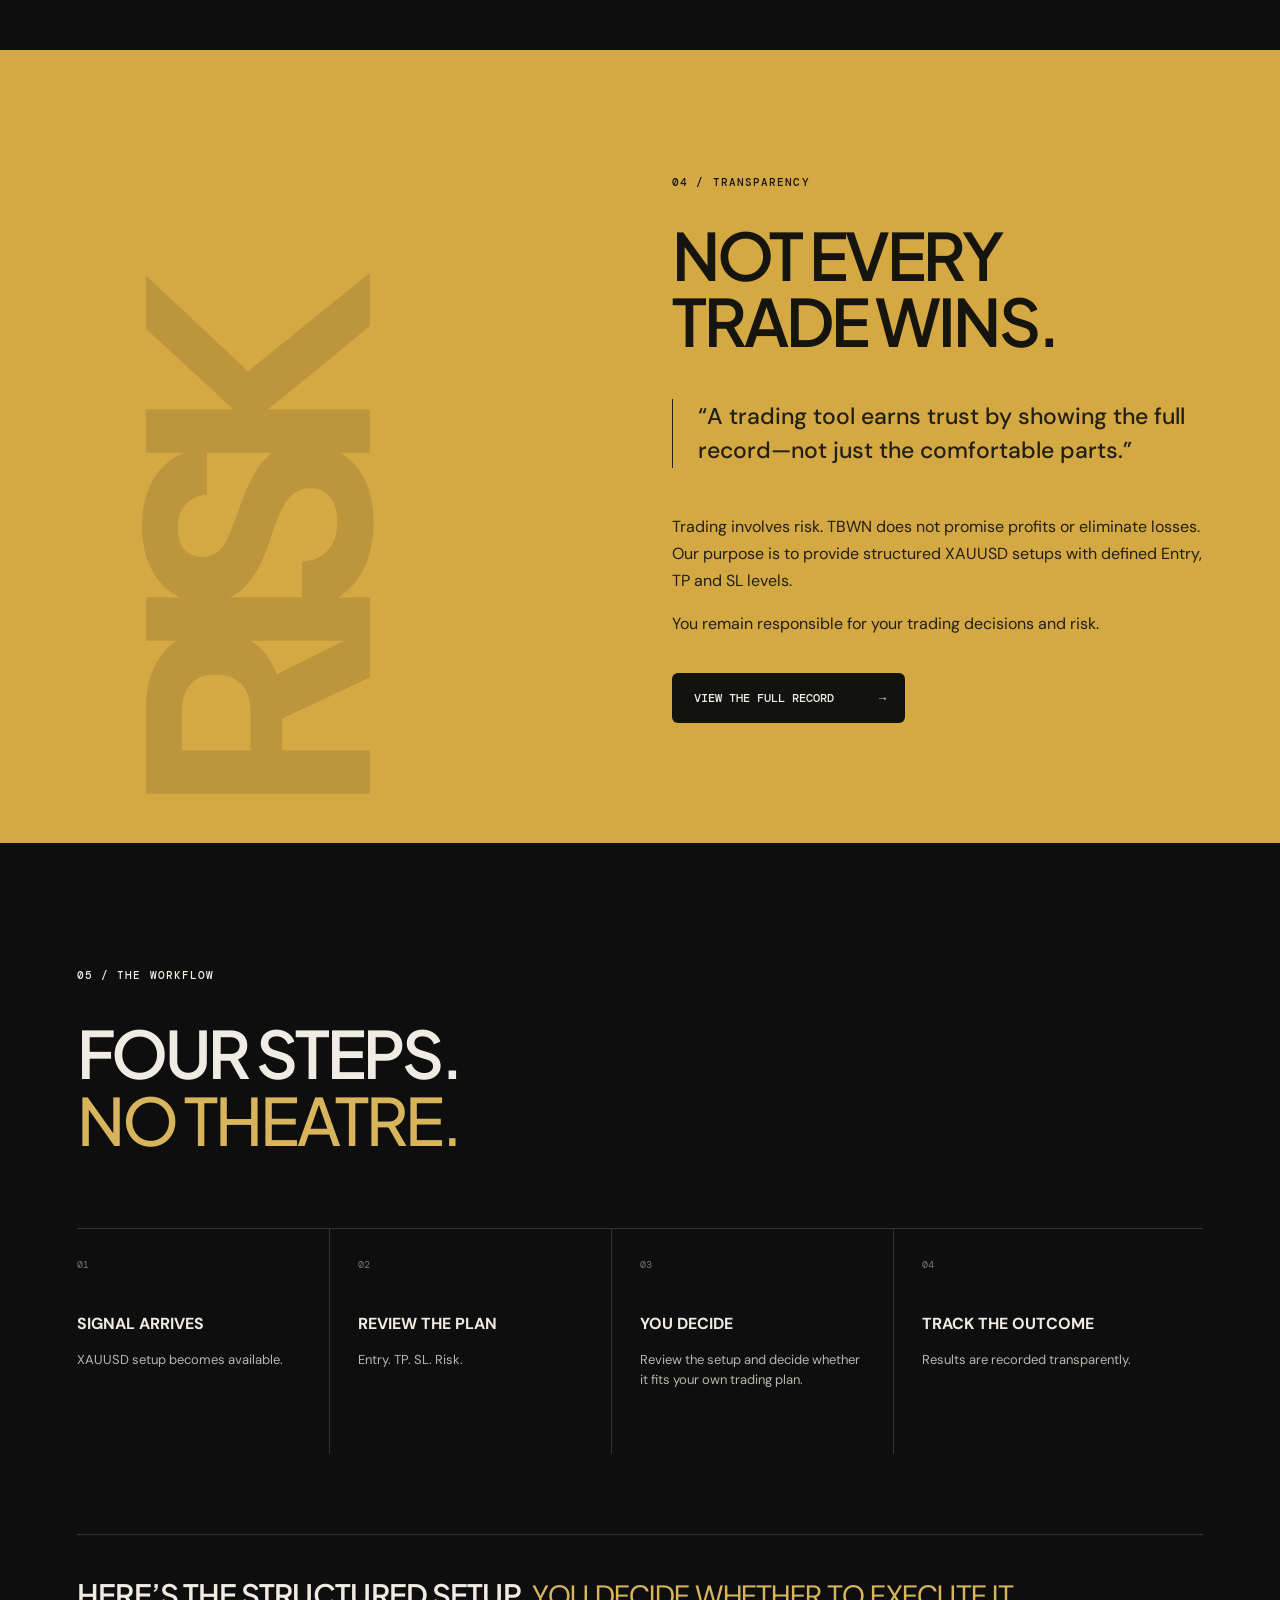
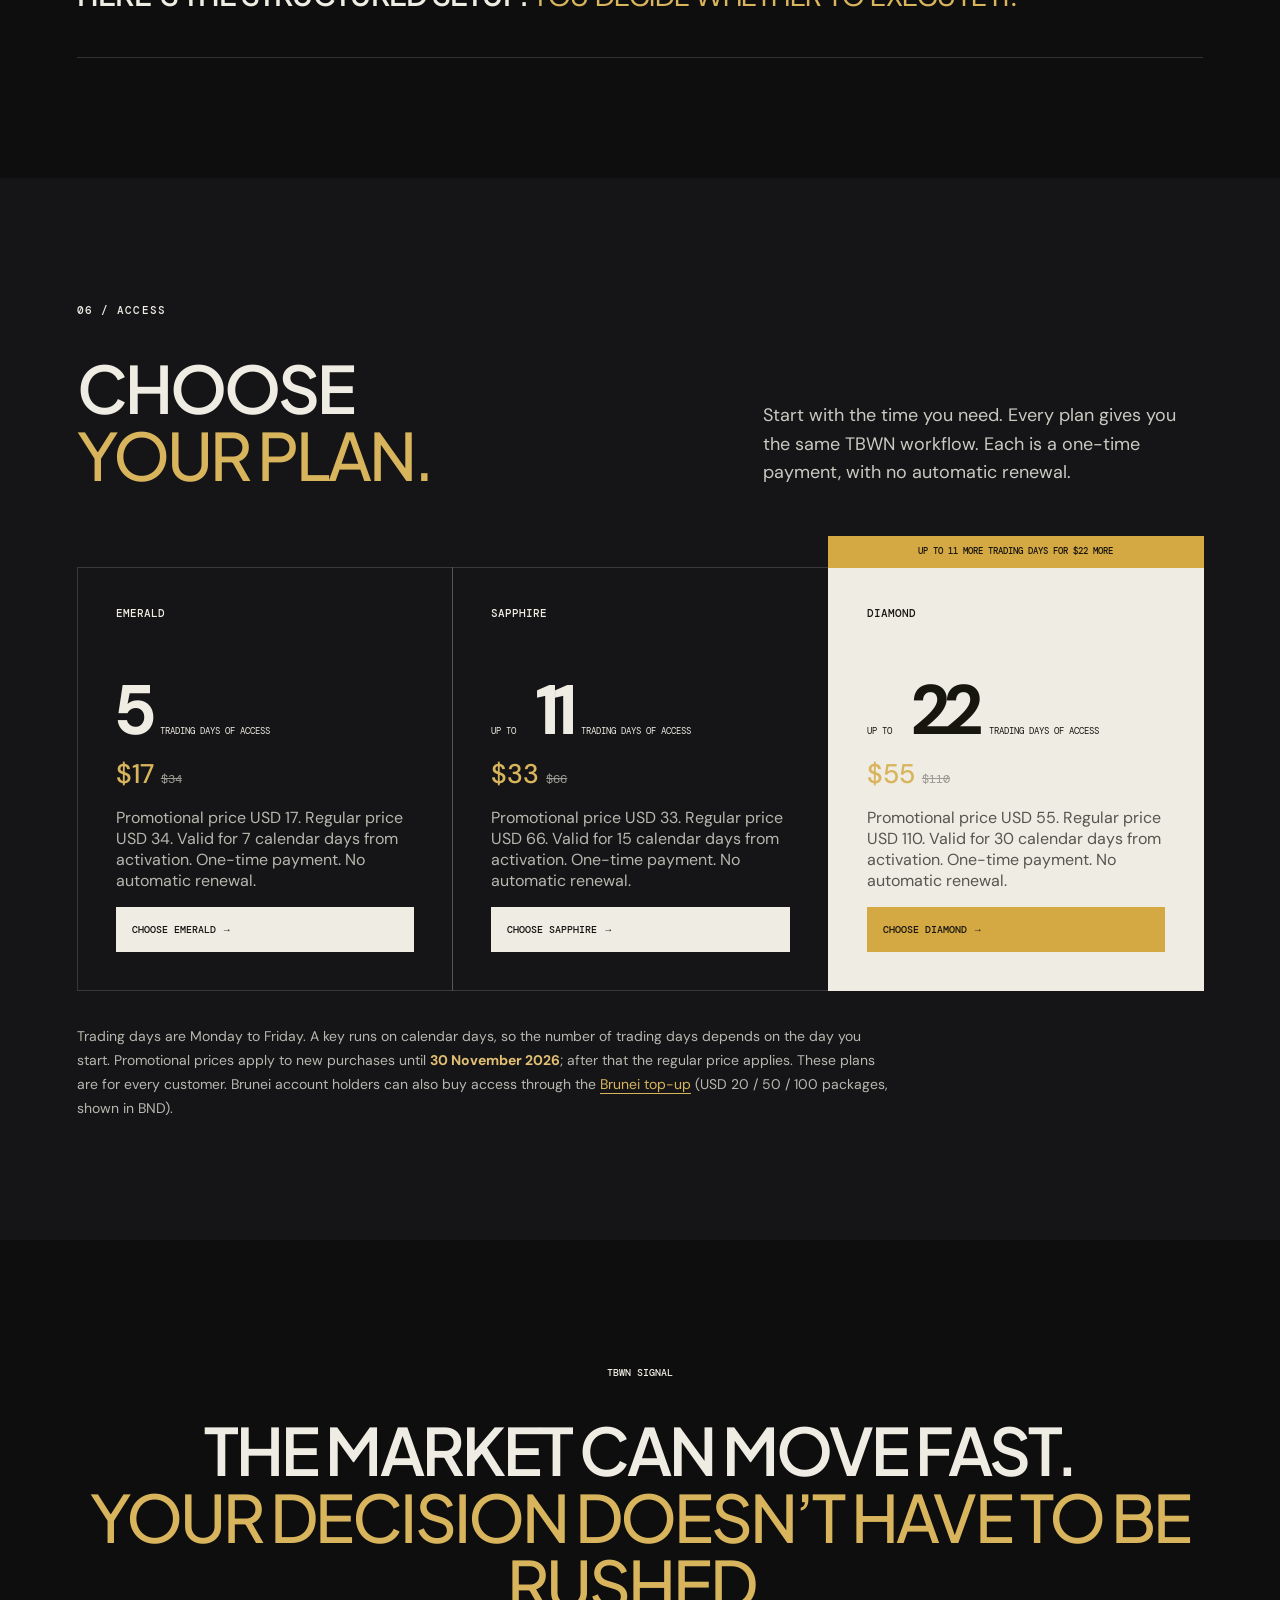
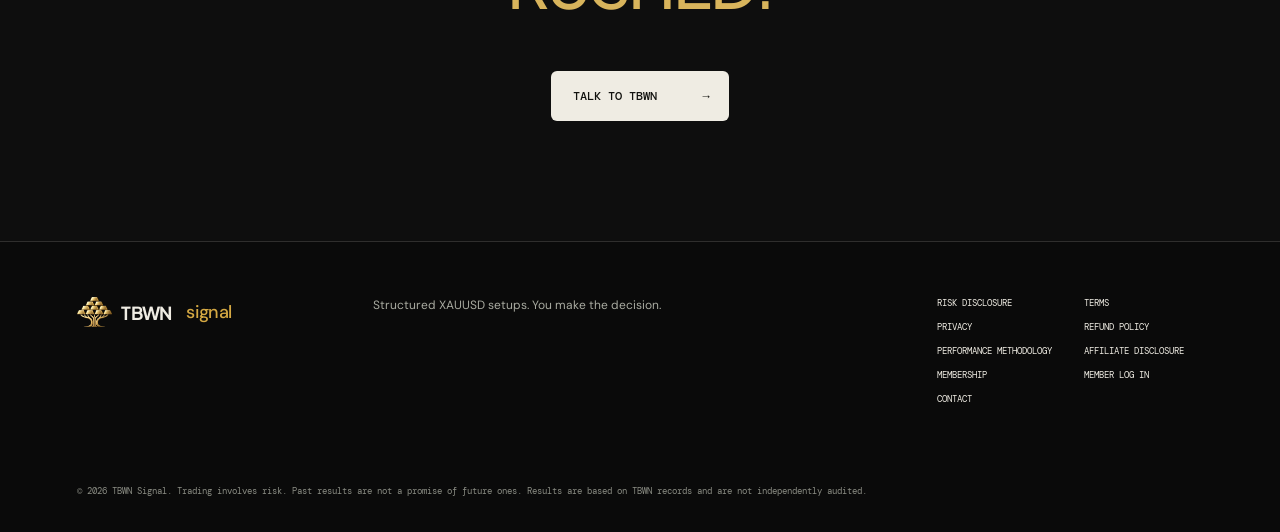
==== commit 48f00f76: "brand: add favicon + app icons with the TBWN gold-tree mark Same icon set as the live tbwnsignal.my:" ====
--- a/index.html
+++ b/index.html
@@ -5,6 +5,13 @@
   <meta name="viewport" content="width=device-width, initial-scale=1">
   <meta name="description" content="TBWN provides structured XAUUSD signal setups with Entry, Take Profit, Stop Loss and risk planning.">
   <title>TBWN Signal — Stop Chasing Gold. Start Following a Plan.</title>
+  <link rel="icon" href="/favicon.ico" sizes="any">
+  <link rel="icon" href="/favicon-32x32.png" sizes="32x32" type="image/png">
+  <link rel="icon" href="/favicon-16x16.png" sizes="16x16" type="image/png">
+  <link rel="icon" href="/brand-tab-192.png" sizes="192x192" type="image/png">
+  <link rel="apple-touch-icon" href="/apple-touch-icon.png">
+  <link rel="manifest" href="/manifest.webmanifest">
+  <meta name="theme-color" content="#0f0f0f">
 <link rel="preconnect" href="https://fonts.googleapis.com">
   <link rel="preconnect" href="https://fonts.gstatic.com" crossorigin>
   <link rel="stylesheet" href="https://fonts.googleapis.com/css2?family=DM+Mono:wght@400;500&family=DM+Sans:wght@400;500&family=Newsreader:ital@0;1&family=Plus+Jakarta+Sans:wght@500;600;700&display=swap">
--- a/assets/site.css
+++ b/assets/site.css
@@ -31,7 +31,7 @@
 body{background:var(--paper);color:#efece3}
 .site-header{background:rgba(14,14,14,.9);border-bottom:1px solid var(--line)}
 .brand{display:flex;align-items:center;gap:9px}
-.brand img{height:26px;width:auto;display:block}
+.brand img{height:30px;width:auto;display:block}
 .brand span{color:#d4a843;font-family:'DM Sans',sans-serif;font-style:normal;font-weight:500}
 .eyebrow i{background:#d4a843;box-shadow:0 0 0 5px rgba(212,168,67,.16)}
 .hero h1 em,.section-intro h2 em,.closing h2 em{color:#d8b45c}
